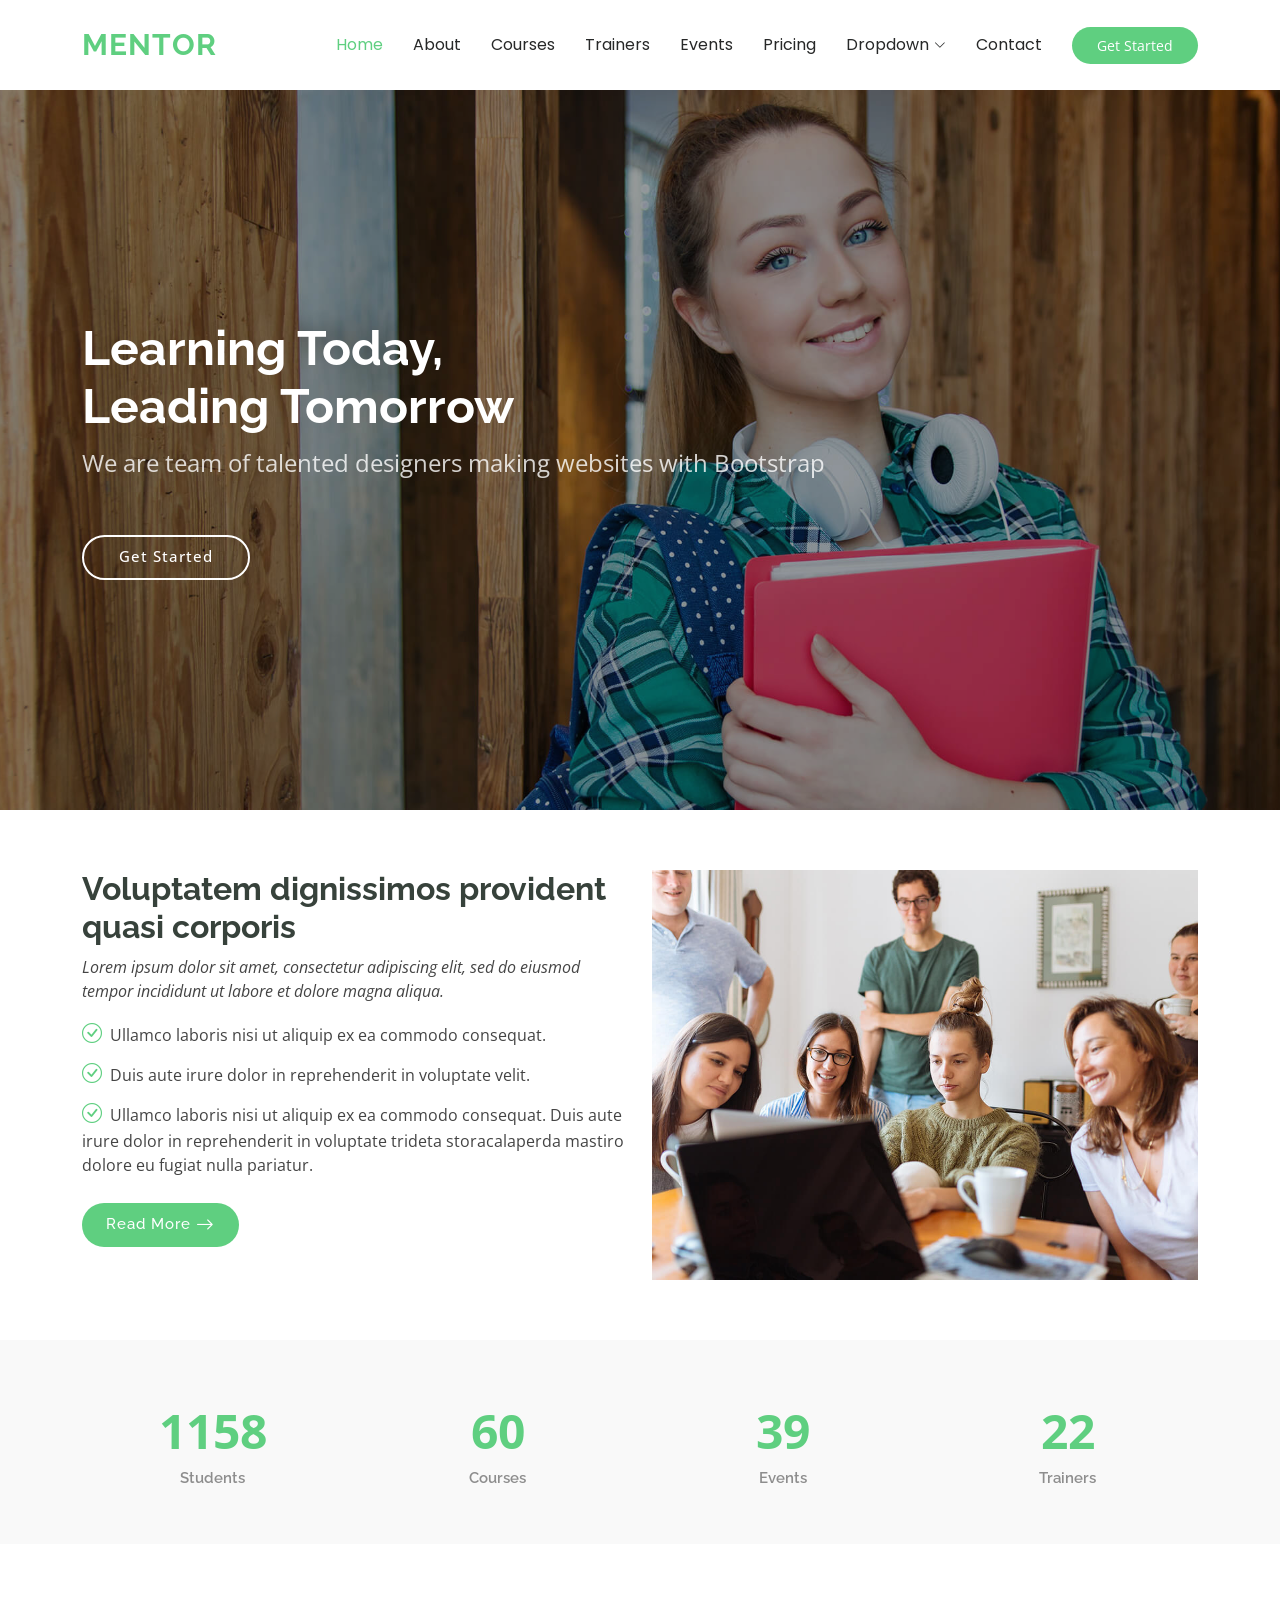
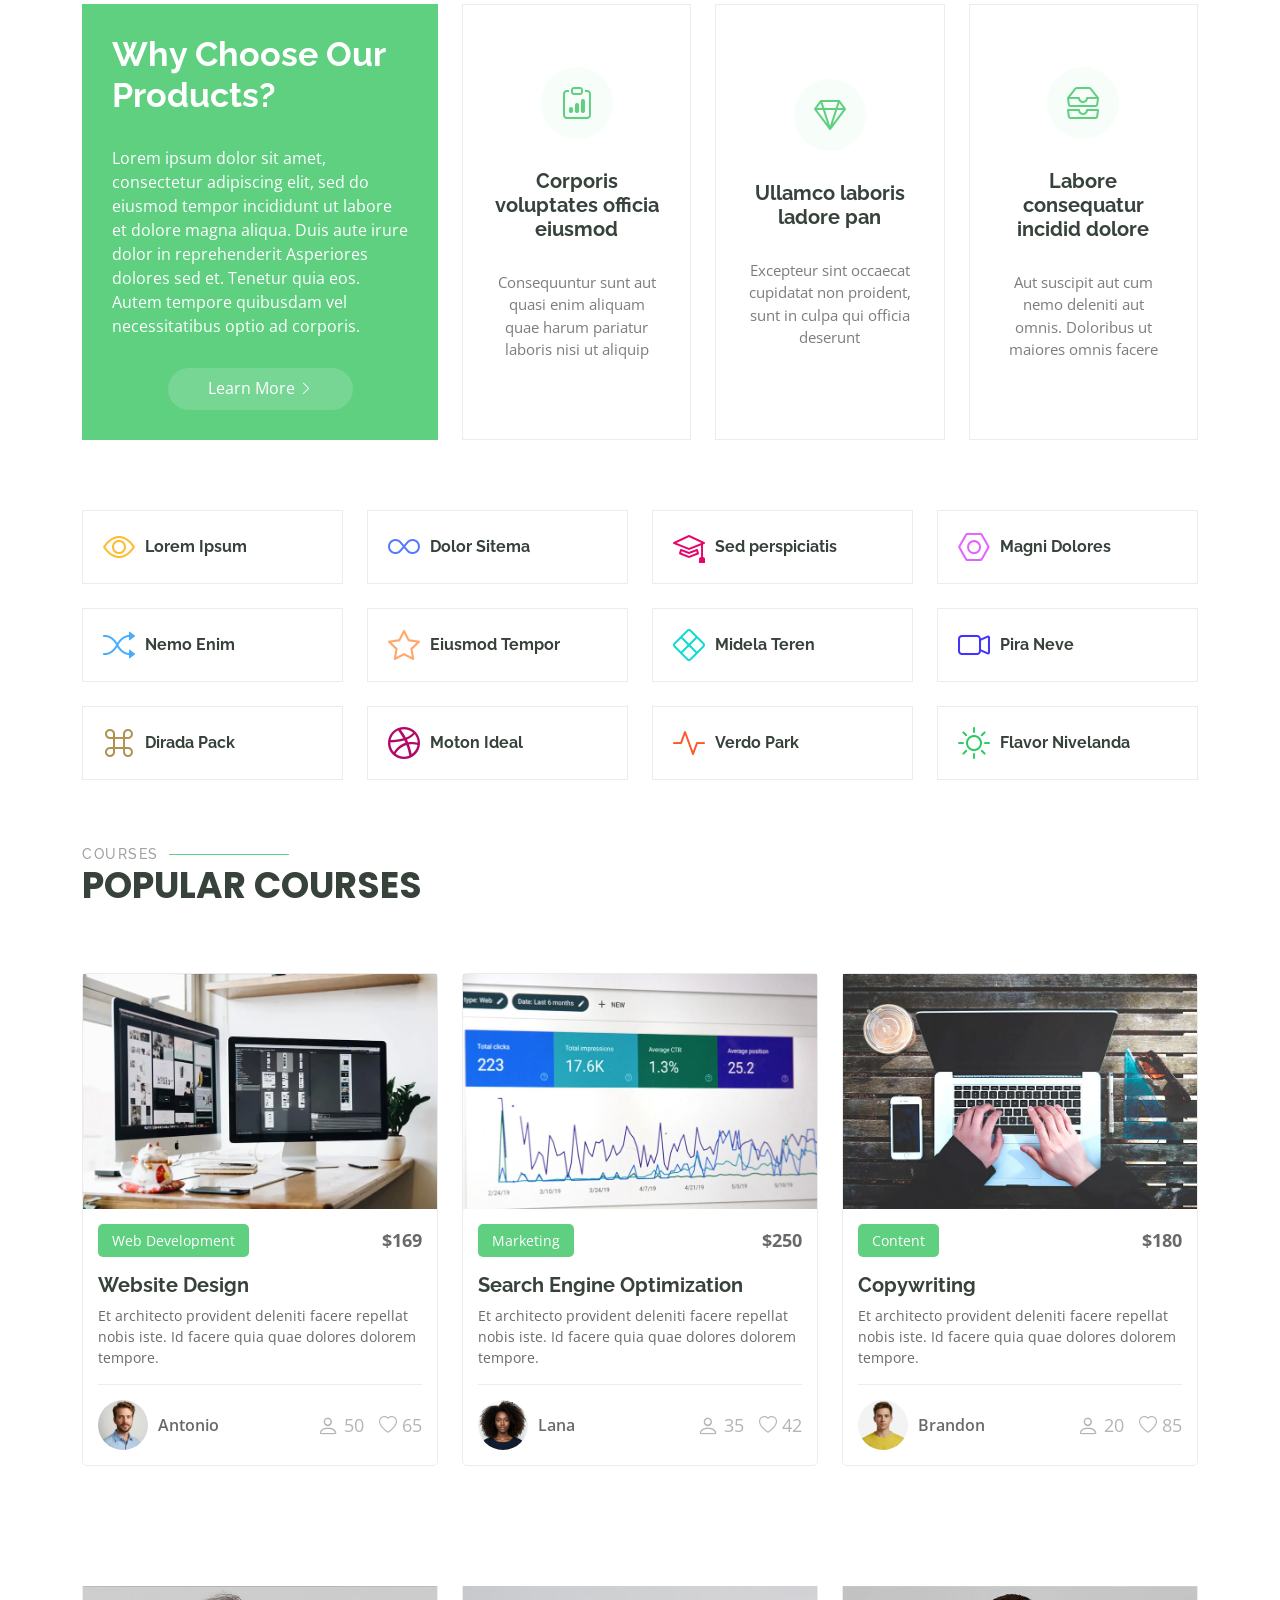
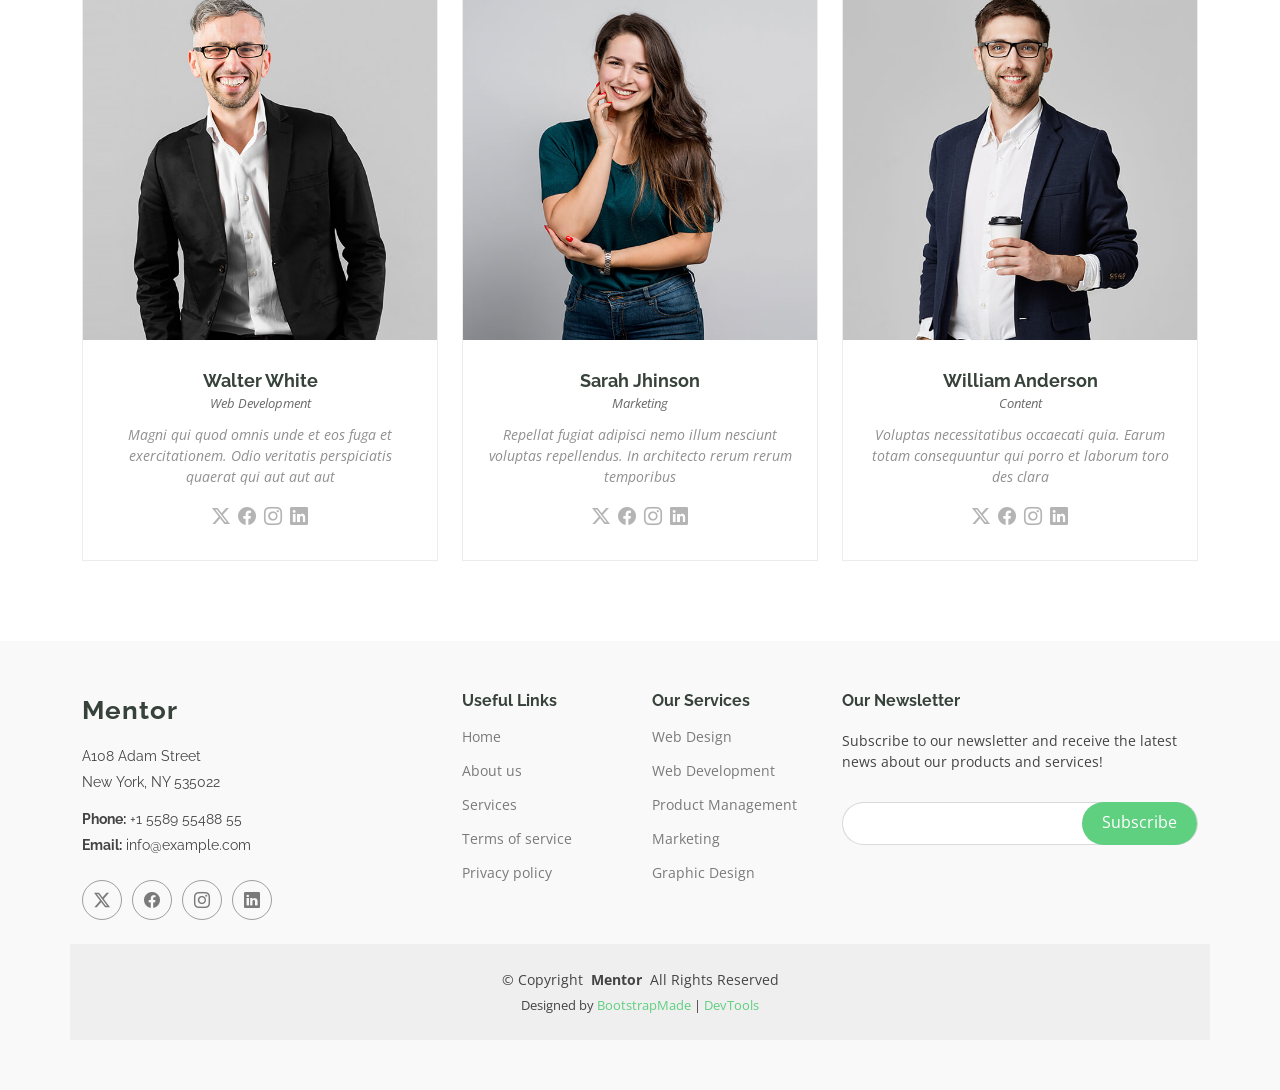
==== index.html @ 6768d377 "template addition" ====
<!DOCTYPE html>
<html lang="en">

<head>
  <meta charset="utf-8">
  <meta content="width=device-width, initial-scale=1.0" name="viewport">
  <title>Index - Mentor Bootstrap Template</title>
  <meta name="description" content="">
  <meta name="keywords" content="">

  <!-- Favicons -->
  <link href="assets/img/favicon.png" rel="icon">
  <link href="assets/img/apple-touch-icon.png" rel="apple-touch-icon">

  <!-- Fonts -->
  <link href="https://fonts.googleapis.com" rel="preconnect">
  <link href="https://fonts.gstatic.com" rel="preconnect" crossorigin>
  <link href="https://fonts.googleapis.com/css2?family=Open+Sans:ital,wght@0,300;0,400;0,500;0,600;0,700;0,800;1,300;1,400;1,500;1,600;1,700;1,800&family=Poppins:ital,wght@0,100;0,200;0,300;0,400;0,500;0,600;0,700;0,800;0,900;1,100;1,200;1,300;1,400;1,500;1,600;1,700;1,800;1,900&family=Raleway:ital,wght@0,100;0,200;0,300;0,400;0,500;0,600;0,700;0,800;0,900;1,100;1,200;1,300;1,400;1,500;1,600;1,700;1,800;1,900&display=swap" rel="stylesheet">

  <!-- Vendor CSS Files -->
  <link href="assets/vendor/bootstrap/css/bootstrap.min.css" rel="stylesheet">
  <link href="assets/vendor/bootstrap-icons/bootstrap-icons.css" rel="stylesheet">
  <link href="assets/vendor/aos/aos.css" rel="stylesheet">
  <link href="assets/vendor/glightbox/css/glightbox.min.css" rel="stylesheet">
  <link href="assets/vendor/swiper/swiper-bundle.min.css" rel="stylesheet">

  <!-- Main CSS File -->
  <link href="assets/css/main.css" rel="stylesheet">

  <!-- =======================================================
  * Template Name: Mentor
  * Template URL: https://bootstrapmade.com/mentor-free-education-bootstrap-theme/
  * Updated: Jul 07 2025 with Bootstrap v5.3.7
  * Author: BootstrapMade.com
  * License: https://bootstrapmade.com/license/
  ======================================================== -->
</head>

<body class="index-page">

  <header id="header" class="header d-flex align-items-center sticky-top">
    <div class="container-fluid container-xl position-relative d-flex align-items-center">

      <a href="index.html" class="logo d-flex align-items-center me-auto">
        <!-- Uncomment the line below if you also wish to use an image logo -->
        <!-- <img src="assets/img/logo.webp" alt=""> -->
        <h1 class="sitename">Mentor</h1>
      </a>

      <nav id="navmenu" class="navmenu">
        <ul>
          <li><a href="index.html" class="active">Home<br></a></li>
          <li><a href="about.html">About</a></li>
          <li><a href="courses.html">Courses</a></li>
          <li><a href="trainers.html">Trainers</a></li>
          <li><a href="events.html">Events</a></li>
          <li><a href="pricing.html">Pricing</a></li>
          <li class="dropdown"><a href="#"><span>Dropdown</span> <i class="bi bi-chevron-down toggle-dropdown"></i></a>
            <ul>
              <li><a href="#">Dropdown 1</a></li>
              <li class="dropdown"><a href="#"><span>Deep Dropdown</span> <i class="bi bi-chevron-down toggle-dropdown"></i></a>
                <ul>
                  <li><a href="#">Deep Dropdown 1</a></li>
                  <li><a href="#">Deep Dropdown 2</a></li>
                  <li><a href="#">Deep Dropdown 3</a></li>
                  <li><a href="#">Deep Dropdown 4</a></li>
                  <li><a href="#">Deep Dropdown 5</a></li>
                </ul>
              </li>
              <li><a href="#">Dropdown 2</a></li>
              <li><a href="#">Dropdown 3</a></li>
              <li><a href="#">Dropdown 4</a></li>
            </ul>
          </li>
          <li><a href="contact.html">Contact</a></li>
        </ul>
        <i class="mobile-nav-toggle d-xl-none bi bi-list"></i>
      </nav>

      <a class="btn-getstarted" href="courses.html">Get Started</a>

    </div>
  </header>

  <main class="main">

    <!-- Hero Section -->
    <section id="hero" class="hero section dark-background">

      <img src="assets/img/hero-bg.jpg" alt="" data-aos="fade-in">

      <div class="container">
        <h2 data-aos="fade-up" data-aos-delay="100">Learning Today,<br>Leading Tomorrow</h2>
        <p data-aos="fade-up" data-aos-delay="200">We are team of talented designers making websites with Bootstrap</p>
        <div class="d-flex mt-4" data-aos="fade-up" data-aos-delay="300">
          <a href="courses.html" class="btn-get-started">Get Started</a>
        </div>
      </div>

    </section><!-- /Hero Section -->

    <!-- About Section -->
    <section id="about" class="about section">

      <div class="container">

        <div class="row gy-4">

          <div class="col-lg-6 order-1 order-lg-2" data-aos="fade-up" data-aos-delay="100">
            <img src="assets/img/about.jpg" class="img-fluid" alt="">
          </div>

          <div class="col-lg-6 order-2 order-lg-1 content" data-aos="fade-up" data-aos-delay="200">
            <h3>Voluptatem dignissimos provident quasi corporis</h3>
            <p class="fst-italic">
              Lorem ipsum dolor sit amet, consectetur adipiscing elit, sed do eiusmod tempor incididunt ut labore et dolore
              magna aliqua.
            </p>
            <ul>
              <li><i class="bi bi-check-circle"></i> <span>Ullamco laboris nisi ut aliquip ex ea commodo consequat.</span></li>
              <li><i class="bi bi-check-circle"></i> <span>Duis aute irure dolor in reprehenderit in voluptate velit.</span></li>
              <li><i class="bi bi-check-circle"></i> <span>Ullamco laboris nisi ut aliquip ex ea commodo consequat. Duis aute irure dolor in reprehenderit in voluptate trideta storacalaperda mastiro dolore eu fugiat nulla pariatur.</span></li>
            </ul>
            <a href="#" class="read-more"><span>Read More</span><i class="bi bi-arrow-right"></i></a>
          </div>

        </div>

      </div>

    </section><!-- /About Section -->

    <!-- Counts Section -->
    <section id="counts" class="section counts light-background">

      <div class="container" data-aos="fade-up" data-aos-delay="100">

        <div class="row gy-4">

          <div class="col-lg-3 col-md-6">
            <div class="stats-item text-center w-100 h-100">
              <span data-purecounter-start="0" data-purecounter-end="1232" data-purecounter-duration="1" class="purecounter"></span>
              <p>Students</p>
            </div>
          </div><!-- End Stats Item -->

          <div class="col-lg-3 col-md-6">
            <div class="stats-item text-center w-100 h-100">
              <span data-purecounter-start="0" data-purecounter-end="64" data-purecounter-duration="1" class="purecounter"></span>
              <p>Courses</p>
            </div>
          </div><!-- End Stats Item -->

          <div class="col-lg-3 col-md-6">
            <div class="stats-item text-center w-100 h-100">
              <span data-purecounter-start="0" data-purecounter-end="42" data-purecounter-duration="1" class="purecounter"></span>
              <p>Events</p>
            </div>
          </div><!-- End Stats Item -->

          <div class="col-lg-3 col-md-6">
            <div class="stats-item text-center w-100 h-100">
              <span data-purecounter-start="0" data-purecounter-end="24" data-purecounter-duration="1" class="purecounter"></span>
              <p>Trainers</p>
            </div>
          </div><!-- End Stats Item -->

        </div>

      </div>

    </section><!-- /Counts Section -->

    <!-- Why Us Section -->
    <section id="why-us" class="section why-us">

      <div class="container">

        <div class="row gy-4">

          <div class="col-lg-4" data-aos="fade-up" data-aos-delay="100">
            <div class="why-box">
              <h3>Why Choose Our Products?</h3>
              <p>
                Lorem ipsum dolor sit amet, consectetur adipiscing elit, sed do eiusmod tempor incididunt ut labore et dolore magna aliqua. Duis aute irure dolor in reprehenderit
                Asperiores dolores sed et. Tenetur quia eos. Autem tempore quibusdam vel necessitatibus optio ad corporis.
              </p>
              <div class="text-center">
                <a href="#" class="more-btn"><span>Learn More</span> <i class="bi bi-chevron-right"></i></a>
              </div>
            </div>
          </div><!-- End Why Box -->

          <div class="col-lg-8 d-flex align-items-stretch">
            <div class="row gy-4" data-aos="fade-up" data-aos-delay="200">

              <div class="col-xl-4">
                <div class="icon-box d-flex flex-column justify-content-center align-items-center">
                  <i class="bi bi-clipboard-data"></i>
                  <h4>Corporis voluptates officia eiusmod</h4>
                  <p>Consequuntur sunt aut quasi enim aliquam quae harum pariatur laboris nisi ut aliquip</p>
                </div>
              </div><!-- End Icon Box -->

              <div class="col-xl-4" data-aos="fade-up" data-aos-delay="300">
                <div class="icon-box d-flex flex-column justify-content-center align-items-center">
                  <i class="bi bi-gem"></i>
                  <h4>Ullamco laboris ladore pan</h4>
                  <p>Excepteur sint occaecat cupidatat non proident, sunt in culpa qui officia deserunt</p>
                </div>
              </div><!-- End Icon Box -->

              <div class="col-xl-4" data-aos="fade-up" data-aos-delay="400">
                <div class="icon-box d-flex flex-column justify-content-center align-items-center">
                  <i class="bi bi-inboxes"></i>
                  <h4>Labore consequatur incidid dolore</h4>
                  <p>Aut suscipit aut cum nemo deleniti aut omnis. Doloribus ut maiores omnis facere</p>
                </div>
              </div><!-- End Icon Box -->

            </div>
          </div>

        </div>

      </div>

    </section><!-- /Why Us Section -->

    <!-- Features Section -->
    <section id="features" class="features section">

      <div class="container">

        <div class="row gy-4">

          <div class="col-lg-3 col-md-4" data-aos="fade-up" data-aos-delay="100">
            <div class="features-item">
              <i class="bi bi-eye" style="color: #ffbb2c;"></i>
              <h3><a href="" class="stretched-link">Lorem Ipsum</a></h3>
            </div>
          </div><!-- End Feature Item -->

          <div class="col-lg-3 col-md-4" data-aos="fade-up" data-aos-delay="200">
            <div class="features-item">
              <i class="bi bi-infinity" style="color: #5578ff;"></i>
              <h3><a href="" class="stretched-link">Dolor Sitema</a></h3>
            </div>
          </div><!-- End Feature Item -->

          <div class="col-lg-3 col-md-4" data-aos="fade-up" data-aos-delay="300">
            <div class="features-item">
              <i class="bi bi-mortarboard" style="color: #e80368;"></i>
              <h3><a href="" class="stretched-link">Sed perspiciatis</a></h3>
            </div>
          </div><!-- End Feature Item -->

          <div class="col-lg-3 col-md-4" data-aos="fade-up" data-aos-delay="400">
            <div class="features-item">
              <i class="bi bi-nut" style="color: #e361ff;"></i>
              <h3><a href="" class="stretched-link">Magni Dolores</a></h3>
            </div>
          </div><!-- End Feature Item -->

          <div class="col-lg-3 col-md-4" data-aos="fade-up" data-aos-delay="500">
            <div class="features-item">
              <i class="bi bi-shuffle" style="color: #47aeff;"></i>
              <h3><a href="" class="stretched-link">Nemo Enim</a></h3>
            </div>
          </div><!-- End Feature Item -->

          <div class="col-lg-3 col-md-4" data-aos="fade-up" data-aos-delay="600">
            <div class="features-item">
              <i class="bi bi-star" style="color: #ffa76e;"></i>
              <h3><a href="" class="stretched-link">Eiusmod Tempor</a></h3>
            </div>
          </div><!-- End Feature Item -->

          <div class="col-lg-3 col-md-4" data-aos="fade-up" data-aos-delay="700">
            <div class="features-item">
              <i class="bi bi-x-diamond" style="color: #11dbcf;"></i>
              <h3><a href="" class="stretched-link">Midela Teren</a></h3>
            </div>
          </div><!-- End Feature Item -->

          <div class="col-lg-3 col-md-4" data-aos="fade-up" data-aos-delay="800">
            <div class="features-item">
              <i class="bi bi-camera-video" style="color: #4233ff;"></i>
              <h3><a href="" class="stretched-link">Pira Neve</a></h3>
            </div>
          </div><!-- End Feature Item -->

          <div class="col-lg-3 col-md-4" data-aos="fade-up" data-aos-delay="900">
            <div class="features-item">
              <i class="bi bi-command" style="color: #b2904f;"></i>
              <h3><a href="" class="stretched-link">Dirada Pack</a></h3>
            </div>
          </div><!-- End Feature Item -->

          <div class="col-lg-3 col-md-4" data-aos="fade-up" data-aos-delay="1000">
            <div class="features-item">
              <i class="bi bi-dribbble" style="color: #b20969;"></i>
              <h3><a href="" class="stretched-link">Moton Ideal</a></h3>
            </div>
          </div><!-- End Feature Item -->

          <div class="col-lg-3 col-md-4" data-aos="fade-up" data-aos-delay="1100">
            <div class="features-item">
              <i class="bi bi-activity" style="color: #ff5828;"></i>
              <h3><a href="" class="stretched-link">Verdo Park</a></h3>
            </div>
          </div><!-- End Feature Item -->

          <div class="col-lg-3 col-md-4" data-aos="fade-up" data-aos-delay="1200">
            <div class="features-item">
              <i class="bi bi-brightness-high" style="color: #29cc61;"></i>
              <h3><a href="" class="stretched-link">Flavor Nivelanda</a></h3>
            </div>
          </div><!-- End Feature Item -->

        </div>

      </div>

    </section><!-- /Features Section -->

    <!-- Courses Section -->
    <section id="courses" class="courses section">

      <!-- Section Title -->
      <div class="container section-title" data-aos="fade-up">
        <h2>Courses</h2>
        <p>Popular Courses</p>
      </div><!-- End Section Title -->

      <div class="container">

        <div class="row">

          <div class="col-lg-4 col-md-6 d-flex align-items-stretch" data-aos="zoom-in" data-aos-delay="100">
            <div class="course-item">
              <img src="assets/img/course/course-1.webp" class="img-fluid" alt="...">
              <div class="course-content">
                <div class="d-flex justify-content-between align-items-center mb-3">
                  <p class="category">Web Development</p>
                  <p class="price">$169</p>
                </div>

                <h3><a href="course-details.html">Website Design</a></h3>
                <p class="description">Et architecto provident deleniti facere repellat nobis iste. Id facere quia quae dolores dolorem tempore.</p>
                <div class="trainer d-flex justify-content-between align-items-center">
                  <div class="trainer-profile d-flex align-items-center">
                    <img src="assets/img/person/person-m-7.webp" class="img-fluid" alt="">
                    <a href="" class="trainer-link">Antonio</a>
                  </div>
                  <div class="trainer-rank d-flex align-items-center">
                    <i class="bi bi-person user-icon"></i>&nbsp;50
                    &nbsp;&nbsp;
                    <i class="bi bi-heart heart-icon"></i>&nbsp;65
                  </div>
                </div>
              </div>
            </div>
          </div> <!-- End Course Item-->

          <div class="col-lg-4 col-md-6 d-flex align-items-stretch mt-4 mt-md-0" data-aos="zoom-in" data-aos-delay="200">
            <div class="course-item">
              <img src="assets/img/course/course-2.webp" class="img-fluid" alt="...">
              <div class="course-content">
                <div class="d-flex justify-content-between align-items-center mb-3">
                  <p class="category">Marketing</p>
                  <p class="price">$250</p>
                </div>

                <h3><a href="course-details.html">Search Engine Optimization</a></h3>
                <p class="description">Et architecto provident deleniti facere repellat nobis iste. Id facere quia quae dolores dolorem tempore.</p>
                <div class="trainer d-flex justify-content-between align-items-center">
                  <div class="trainer-profile d-flex align-items-center">
                    <img src="assets/img/person/person-f-14.webp" class="img-fluid" alt="">
                    <a href="" class="trainer-link">Lana</a>
                  </div>
                  <div class="trainer-rank d-flex align-items-center">
                    <i class="bi bi-person user-icon"></i>&nbsp;35
                    &nbsp;&nbsp;
                    <i class="bi bi-heart heart-icon"></i>&nbsp;42
                  </div>
                </div>
              </div>
            </div>
          </div> <!-- End Course Item-->

          <div class="col-lg-4 col-md-6 d-flex align-items-stretch mt-4 mt-lg-0" data-aos="zoom-in" data-aos-delay="300">
            <div class="course-item">
              <img src="assets/img/course/course-3.webp" class="img-fluid" alt="...">
              <div class="course-content">
                <div class="d-flex justify-content-between align-items-center mb-3">
                  <p class="category">Content</p>
                  <p class="price">$180</p>
                </div>

                <h3><a href="course-details.html">Copywriting</a></h3>
                <p class="description">Et architecto provident deleniti facere repellat nobis iste. Id facere quia quae dolores dolorem tempore.</p>
                <div class="trainer d-flex justify-content-between align-items-center">
                  <div class="trainer-profile d-flex align-items-center">
                    <img src="assets/img/person/person-m-12.webp" class="img-fluid" alt="">
                    <a href="" class="trainer-link">Brandon</a>
                  </div>
                  <div class="trainer-rank d-flex align-items-center">
                    <i class="bi bi-person user-icon"></i>&nbsp;20
                    &nbsp;&nbsp;
                    <i class="bi bi-heart heart-icon"></i>&nbsp;85
                  </div>
                </div>
              </div>
            </div>
          </div> <!-- End Course Item-->

        </div>

      </div>

    </section><!-- /Courses Section -->

    <!-- Trainers Index Section -->
    <section id="trainers-index" class="section trainers-index">

      <div class="container">

        <div class="row">

          <div class="col-lg-4 col-md-6 d-flex" data-aos="fade-up" data-aos-delay="100">
            <div class="member">
              <img src="assets/img/trainers/trainer-1.jpg" class="img-fluid" alt="">
              <div class="member-content">
                <h4>Walter White</h4>
                <span>Web Development</span>
                <p>
                  Magni qui quod omnis unde et eos fuga et exercitationem. Odio veritatis perspiciatis quaerat qui aut aut aut
                </p>
                <div class="social">
                  <a href=""><i class="bi bi-twitter-x"></i></a>
                  <a href=""><i class="bi bi-facebook"></i></a>
                  <a href=""><i class="bi bi-instagram"></i></a>
                  <a href=""><i class="bi bi-linkedin"></i></a>
                </div>
              </div>
            </div>
          </div><!-- End Team Member -->

          <div class="col-lg-4 col-md-6 d-flex" data-aos="fade-up" data-aos-delay="200">
            <div class="member">
              <img src="assets/img/trainers/trainer-2.jpg" class="img-fluid" alt="">
              <div class="member-content">
                <h4>Sarah Jhinson</h4>
                <span>Marketing</span>
                <p>
                  Repellat fugiat adipisci nemo illum nesciunt voluptas repellendus. In architecto rerum rerum temporibus
                </p>
                <div class="social">
                  <a href=""><i class="bi bi-twitter-x"></i></a>
                  <a href=""><i class="bi bi-facebook"></i></a>
                  <a href=""><i class="bi bi-instagram"></i></a>
                  <a href=""><i class="bi bi-linkedin"></i></a>
                </div>
              </div>
            </div>
          </div><!-- End Team Member -->

          <div class="col-lg-4 col-md-6 d-flex" data-aos="fade-up" data-aos-delay="300">
            <div class="member">
              <img src="assets/img/trainers/trainer-3.jpg" class="img-fluid" alt="">
              <div class="member-content">
                <h4>William Anderson</h4>
                <span>Content</span>
                <p>
                  Voluptas necessitatibus occaecati quia. Earum totam consequuntur qui porro et laborum toro des clara
                </p>
                <div class="social">
                  <a href=""><i class="bi bi-twitter-x"></i></a>
                  <a href=""><i class="bi bi-facebook"></i></a>
                  <a href=""><i class="bi bi-instagram"></i></a>
                  <a href=""><i class="bi bi-linkedin"></i></a>
                </div>
              </div>
            </div>
          </div><!-- End Team Member -->

        </div>

      </div>

    </section><!-- /Trainers Index Section -->

  </main>

  <footer id="footer" class="footer position-relative light-background">

    <div class="container footer-top">
      <div class="row gy-4">
        <div class="col-lg-4 col-md-6 footer-about">
          <a href="index.html" class="logo d-flex align-items-center">
            <span class="sitename">Mentor</span>
          </a>
          <div class="footer-contact pt-3">
            <p>A108 Adam Street</p>
            <p>New York, NY 535022</p>
            <p class="mt-3"><strong>Phone:</strong> <span>+1 5589 55488 55</span></p>
            <p><strong>Email:</strong> <span>info@example.com</span></p>
          </div>
          <div class="social-links d-flex mt-4">
            <a href=""><i class="bi bi-twitter-x"></i></a>
            <a href=""><i class="bi bi-facebook"></i></a>
            <a href=""><i class="bi bi-instagram"></i></a>
            <a href=""><i class="bi bi-linkedin"></i></a>
          </div>
        </div>

        <div class="col-lg-2 col-md-3 footer-links">
          <h4>Useful Links</h4>
          <ul>
            <li><a href="#">Home</a></li>
            <li><a href="#">About us</a></li>
            <li><a href="#">Services</a></li>
            <li><a href="#">Terms of service</a></li>
            <li><a href="#">Privacy policy</a></li>
          </ul>
        </div>

        <div class="col-lg-2 col-md-3 footer-links">
          <h4>Our Services</h4>
          <ul>
            <li><a href="#">Web Design</a></li>
            <li><a href="#">Web Development</a></li>
            <li><a href="#">Product Management</a></li>
            <li><a href="#">Marketing</a></li>
            <li><a href="#">Graphic Design</a></li>
          </ul>
        </div>

        <div class="col-lg-4 col-md-12 footer-newsletter">
          <h4>Our Newsletter</h4>
          <p>Subscribe to our newsletter and receive the latest news about our products and services!</p>
          <form action="#" method="post" class="email-form">
            <div class="newsletter-form"><input type="email" name="email"><input type="submit" value="Subscribe"></div>
            <div class="loading">Loading</div>
            <div class="error-message"></div>
            <div class="sent-message">Your subscription request has been sent. Thank you!</div>
          </form>
        </div>

      </div>
    </div>

    <div class="container copyright text-center mt-4">
      <p>© <span>Copyright</span> <strong class="px-1 sitename">Mentor</strong> <span>All Rights Reserved</span></p>
      <div class="credits">
        <!-- All the links in the footer should remain intact. -->
        <!-- You can delete the links only if you've purchased the pro version. -->
        <!-- Licensing information: https://bootstrapmade.com/license/ -->
        Designed by <a href="https://bootstrapmade.com/">BootstrapMade</a> | <a href="https://bootstrapmade.com/tools/">DevTools</a>
      </div>
    </div>

  </footer>

  <!-- Scroll Top -->
  <a href="#" id="scroll-top" class="scroll-top d-flex align-items-center justify-content-center"><i class="bi bi-arrow-up-short"></i></a>

  <!-- Preloader -->
  <div id="preloader"></div>

  <!-- Vendor JS Files -->
  <script src="assets/vendor/bootstrap/js/bootstrap.bundle.min.js"></script>
  <script src="assets/vendor/aos/aos.js"></script>
  <script src="assets/vendor/glightbox/js/glightbox.min.js"></script>
  <script src="assets/vendor/purecounter/purecounter_vanilla.js"></script>
  <script src="assets/vendor/swiper/swiper-bundle.min.js"></script>

  <!-- Main JS File -->
  <script src="assets/js/main.js"></script>

</body>

</html>
---- assets/css/main.css ----
/**
* Template Name: Mentor
* Template URL: https://bootstrapmade.com/mentor-free-education-bootstrap-theme/
* Updated: Jul 07 2025 with Bootstrap v5.3.7
* Author: BootstrapMade.com
* License: https://bootstrapmade.com/license/
*/

/*--------------------------------------------------------------
# Font & Color Variables
# Help: https://bootstrapmade.com/color-system/
--------------------------------------------------------------*/
/* Fonts */
:root {
  --default-font: "Open Sans",  system-ui, -apple-system, "Segoe UI", Roboto, "Helvetica Neue", Arial, "Noto Sans", "Liberation Sans", sans-serif, "Apple Color Emoji", "Segoe UI Emoji", "Segoe UI Symbol", "Noto Color Emoji";
  --heading-font: "Raleway",  sans-serif;
  --nav-font: "Poppins",  sans-serif;
}

/* Global Colors - The following color variables are used throughout the website. Updating them here will change the color scheme of the entire website */
:root { 
  --background-color: #ffffff; /* Background color for the entire website, including individual sections */
  --default-color: #444444; /* Default color used for the majority of the text content across the entire website */
  --heading-color: #37423b; /* Color for headings, subheadings and title throughout the website */
  --accent-color: #5fcf80; /* Accent color that represents your brand on the website. It's used for buttons, links, and other elements that need to stand out */
  --surface-color: #ffffff; /* The surface color is used as a background of boxed elements within sections, such as cards, icon boxes, or other elements that require a visual separation from the global background. */
  --contrast-color: #ffffff; /* Contrast color for text, ensuring readability against backgrounds of accent, heading, or default colors. */
}

/* Nav Menu Colors - The following color variables are used specifically for the navigation menu. They are separate from the global colors to allow for more customization options */
:root {
  --nav-color: #272828;  /* The default color of the main navmenu links */
  --nav-hover-color: #5fcf80; /* Applied to main navmenu links when they are hovered over or active */
  --nav-mobile-background-color: #ffffff; /* Used as the background color for mobile navigation menu */
  --nav-dropdown-background-color: #ffffff; /* Used as the background color for dropdown items that appear when hovering over primary navigation items */
  --nav-dropdown-color: #272828; /* Used for navigation links of the dropdown items in the navigation menu. */
  --nav-dropdown-hover-color: #5fcf80; /* Similar to --nav-hover-color, this color is applied to dropdown navigation links when they are hovered over. */
}

/* Color Presets - These classes override global colors when applied to any section or element, providing reuse of the sam color scheme. */

.light-background {
  --background-color: #f9f9f9;
  --surface-color: #ffffff;
}

.dark-background {
  --background-color: #060606;
  --default-color: #ffffff;
  --heading-color: #ffffff;
  --surface-color: #252525;
  --contrast-color: #ffffff;
}

/* Smooth scroll */
:root {
  scroll-behavior: smooth;
}

/*--------------------------------------------------------------
# General Styling & Shared Classes
--------------------------------------------------------------*/
body {
  color: var(--default-color);
  background-color: var(--background-color);
  font-family: var(--default-font);
}

a {
  color: var(--accent-color);
  text-decoration: none;
  transition: 0.3s;
}

a:hover {
  color: color-mix(in srgb, var(--accent-color), transparent 25%);
  text-decoration: none;
}

h1,
h2,
h3,
h4,
h5,
h6 {
  color: var(--heading-color);
  font-family: var(--heading-font);
}

/* Email Form Messages
------------------------------*/
.email-form .error-message {
  display: none;
  background: #df1529;
  color: #ffffff;
  text-align: left;
  padding: 15px;
  margin-bottom: 24px;
  font-weight: 600;
}

.email-form .sent-message {
  display: none;
  color: #ffffff;
  background: #059652;
  text-align: center;
  padding: 15px;
  margin-bottom: 24px;
  font-weight: 600;
}

.email-form .loading {
  display: none;
  background: var(--surface-color);
  text-align: center;
  padding: 15px;
  margin-bottom: 24px;
}

.email-form .loading:before {
  content: "";
  display: inline-block;
  border-radius: 50%;
  width: 24px;
  height: 24px;
  margin: 0 10px -6px 0;
  border: 3px solid var(--accent-color);
  border-top-color: var(--surface-color);
  animation: email-form-loading 1s linear infinite;
}

@keyframes email-form-loading {
  0% {
    transform: rotate(0deg);
  }

  100% {
    transform: rotate(360deg);
  }
}

/* Pulsating Play Button
------------------------------*/
.pulsating-play-btn {
  width: 94px;
  height: 94px;
  background: radial-gradient(var(--accent-color) 50%, color-mix(in srgb, var(--accent-color), transparent 75%) 52%);
  border-radius: 50%;
  display: block;
  position: relative;
  overflow: hidden;
}

.pulsating-play-btn:before {
  content: "";
  position: absolute;
  width: 120px;
  height: 120px;
  animation-delay: 0s;
  animation: pulsate-play-btn 2s;
  animation-direction: forwards;
  animation-iteration-count: infinite;
  animation-timing-function: steps;
  opacity: 1;
  border-radius: 50%;
  border: 5px solid color-mix(in srgb, var(--accent-color), transparent 30%);
  top: -15%;
  left: -15%;
  background: rgba(198, 16, 0, 0);
}

.pulsating-play-btn:after {
  content: "";
  position: absolute;
  left: 50%;
  top: 50%;
  transform: translateX(-40%) translateY(-50%);
  width: 0;
  height: 0;
  border-top: 10px solid transparent;
  border-bottom: 10px solid transparent;
  border-left: 15px solid #fff;
  z-index: 100;
  transition: all 400ms cubic-bezier(0.55, 0.055, 0.675, 0.19);
}

.pulsating-play-btn:hover:before {
  content: "";
  position: absolute;
  left: 50%;
  top: 50%;
  transform: translateX(-40%) translateY(-50%);
  width: 0;
  height: 0;
  border: none;
  border-top: 10px solid transparent;
  border-bottom: 10px solid transparent;
  border-left: 15px solid #fff;
  z-index: 200;
  animation: none;
  border-radius: 0;
}

.pulsating-play-btn:hover:after {
  border-left: 15px solid var(--accent-color);
  transform: scale(20);
}

@keyframes pulsate-play-btn {
  0% {
    transform: scale(0.6, 0.6);
    opacity: 1;
  }

  100% {
    transform: scale(1, 1);
    opacity: 0;
  }
}

/*--------------------------------------------------------------
# Global Header
--------------------------------------------------------------*/
.header {
  color: var(--default-color);
  background-color: var(--background-color);
  padding: 15px 0;
  transition: all 0.5s;
  z-index: 997;
}

.header .logo {
  line-height: 1;
}

.header .logo img {
  max-height: 36px;
  margin-right: 8px;
}

.header .logo h1 {
  font-weight: 700;
  font-size: 30px;
  margin: 0;
  letter-spacing: 1px;
  text-transform: uppercase;
  color: var(--accent-color);
}

.header .btn-getstarted,
.header .btn-getstarted:focus {
  color: var(--contrast-color);
  background: var(--accent-color);
  font-size: 14px;
  padding: 8px 25px;
  margin: 0 0 0 30px;
  border-radius: 50px;
  transition: 0.3s;
}

.header .btn-getstarted:hover,
.header .btn-getstarted:focus:hover {
  color: var(--contrast-color);
  background: color-mix(in srgb, var(--accent-color), transparent 15%);
}

@media (max-width: 1200px) {
  .header .logo {
    order: 1;
  }

  .header .btn-getstarted {
    order: 2;
    margin: 0 15px 0 0;
    padding: 6px 15px;
  }

  .header .navmenu {
    order: 3;
  }
}

.scrolled .header {
  box-shadow: 0px 0 18px rgba(0, 0, 0, 0.1);
}

/*--------------------------------------------------------------
# Navigation Menu
--------------------------------------------------------------*/
/* Navmenu - Desktop */
@media (min-width: 1200px) {
  .navmenu {
    padding: 0;
  }

  .navmenu ul {
    margin: 0;
    padding: 0;
    display: flex;
    list-style: none;
    align-items: center;
  }

  .navmenu li {
    position: relative;
  }

  .navmenu a,
  .navmenu a:focus {
    color: var(--nav-color);
    padding: 18px 15px;
    font-size: 16px;
    font-family: var(--nav-font);
    font-weight: 400;
    display: flex;
    align-items: center;
    justify-content: space-between;
    white-space: nowrap;
    transition: 0.3s;
  }

  .navmenu a i,
  .navmenu a:focus i {
    font-size: 12px;
    line-height: 0;
    margin-left: 5px;
    transition: 0.3s;
  }

  .navmenu li:last-child a {
    padding-right: 0;
  }

  .navmenu li:hover>a,
  .navmenu .active,
  .navmenu .active:focus {
    color: var(--nav-hover-color);
  }

  .navmenu .dropdown ul {
    margin: 0;
    padding: 10px 0;
    background: var(--nav-dropdown-background-color);
    display: block;
    position: absolute;
    visibility: hidden;
    left: 14px;
    top: 130%;
    opacity: 0;
    transition: 0.3s;
    border-radius: 4px;
    z-index: 99;
    box-shadow: 0px 0px 30px rgba(0, 0, 0, 0.1);
  }

  .navmenu .dropdown ul li {
    min-width: 200px;
  }

  .navmenu .dropdown ul a {
    padding: 10px 20px;
    font-size: 15px;
    text-transform: none;
    color: var(--nav-dropdown-color);
  }

  .navmenu .dropdown ul a i {
    font-size: 12px;
  }

  .navmenu .dropdown ul a:hover,
  .navmenu .dropdown ul .active:hover,
  .navmenu .dropdown ul li:hover>a {
    color: var(--nav-dropdown-hover-color);
  }

  .navmenu .dropdown:hover>ul {
    opacity: 1;
    top: 100%;
    visibility: visible;
  }

  .navmenu .dropdown .dropdown ul {
    top: 0;
    left: -90%;
    visibility: hidden;
  }

  .navmenu .dropdown .dropdown:hover>ul {
    opacity: 1;
    top: 0;
    left: -100%;
    visibility: visible;
  }
}

/* Navmenu - Mobile */
@media (max-width: 1199px) {
  .mobile-nav-toggle {
    color: var(--nav-color);
    font-size: 28px;
    line-height: 0;
    margin-right: 10px;
    cursor: pointer;
    transition: color 0.3s;
  }

  .navmenu {
    padding: 0;
    z-index: 9997;
  }

  .navmenu ul {
    display: none;
    list-style: none;
    position: absolute;
    inset: 60px 20px 20px 20px;
    padding: 10px 0;
    margin: 0;
    border-radius: 6px;
    background-color: var(--nav-mobile-background-color);
    border: 1px solid color-mix(in srgb, var(--default-color), transparent 90%);
    box-shadow: none;
    overflow-y: auto;
    transition: 0.3s;
    z-index: 9998;
  }

  .navmenu a,
  .navmenu a:focus {
    color: var(--nav-dropdown-color);
    padding: 10px 20px;
    font-family: var(--nav-font);
    font-size: 17px;
    font-weight: 500;
    display: flex;
    align-items: center;
    justify-content: space-between;
    white-space: nowrap;
    transition: 0.3s;
  }

  .navmenu a i,
  .navmenu a:focus i {
    font-size: 12px;
    line-height: 0;
    margin-left: 5px;
    width: 30px;
    height: 30px;
    display: flex;
    align-items: center;
    justify-content: center;
    border-radius: 50%;
    transition: 0.3s;
    background-color: color-mix(in srgb, var(--accent-color), transparent 90%);
  }

  .navmenu a i:hover,
  .navmenu a:focus i:hover {
    background-color: var(--accent-color);
    color: var(--contrast-color);
  }

  .navmenu a:hover,
  .navmenu .active,
  .navmenu .active:focus {
    color: var(--nav-dropdown-hover-color);
  }

  .navmenu .active i,
  .navmenu .active:focus i {
    background-color: var(--accent-color);
    color: var(--contrast-color);
    transform: rotate(180deg);
  }

  .navmenu .dropdown ul {
    position: static;
    display: none;
    z-index: 99;
    padding: 10px 0;
    margin: 10px 20px;
    background-color: var(--nav-dropdown-background-color);
    transition: all 0.5s ease-in-out;
  }

  .navmenu .dropdown ul ul {
    background-color: rgba(33, 37, 41, 0.1);
  }

  .navmenu .dropdown>.dropdown-active {
    display: block;
    background-color: rgba(33, 37, 41, 0.03);
  }

  .mobile-nav-active {
    overflow: hidden;
  }

  .mobile-nav-active .mobile-nav-toggle {
    color: #fff;
    position: absolute;
    font-size: 32px;
    top: 15px;
    right: 15px;
    margin-right: 0;
    z-index: 9999;
  }

  .mobile-nav-active .navmenu {
    position: fixed;
    overflow: hidden;
    inset: 0;
    background: rgba(33, 37, 41, 0.8);
    transition: 0.3s;
  }

  .mobile-nav-active .navmenu>ul {
    display: block;
  }
}

/*--------------------------------------------------------------
# Global Footer
--------------------------------------------------------------*/
.footer {
  color: var(--default-color);
  background-color: var(--background-color);
  font-size: 14px;
  padding-bottom: 50px;
  position: relative;
}

.footer .footer-top {
  padding-top: 50px;
}

.footer .footer-about .logo {
  margin-bottom: 0;
}

.footer .footer-about .logo img {
  max-height: 40px;
  margin-right: 6px;
}

.footer .footer-about .logo span {
  font-size: 26px;
  font-weight: 700;
  letter-spacing: 1px;
  font-family: var(--heading-font);
  color: var(--heading-color);
}

.footer .footer-about p {
  font-size: 14px;
  font-family: var(--heading-font);
}

.footer .social-links a {
  display: flex;
  align-items: center;
  justify-content: center;
  width: 40px;
  height: 40px;
  border-radius: 50%;
  border: 1px solid color-mix(in srgb, var(--default-color), transparent 50%);
  font-size: 16px;
  color: color-mix(in srgb, var(--default-color), transparent 30%);
  margin-right: 10px;
  transition: 0.3s;
}

.footer .social-links a:hover {
  color: var(--accent-color);
  border-color: var(--accent-color);
}

.footer h4 {
  font-size: 16px;
  font-weight: bold;
  position: relative;
  padding-bottom: 12px;
}

.footer .footer-links {
  margin-bottom: 30px;
}

.footer .footer-links ul {
  list-style: none;
  padding: 0;
  margin: 0;
}

.footer .footer-links ul i {
  padding-right: 2px;
  font-size: 12px;
  line-height: 0;
}

.footer .footer-links ul li {
  padding: 10px 0;
  display: flex;
  align-items: center;
}

.footer .footer-links ul li:first-child {
  padding-top: 0;
}

.footer .footer-links ul a {
  color: color-mix(in srgb, var(--default-color), transparent 30%);
  display: inline-block;
  line-height: 1;
}

.footer .footer-links ul a:hover {
  color: var(--accent-color);
}

.footer .footer-contact p {
  margin-bottom: 5px;
}

.footer .footer-newsletter .newsletter-form {
  margin-top: 30px;
  margin-bottom: 15px;
  padding: 6px 8px;
  position: relative;
  border-radius: 50px;
  border: 1px solid color-mix(in srgb, var(--default-color), transparent 80%);
  display: flex;
  background-color: var(--surface-color);
  transition: 0.3s;
}

.footer .footer-newsletter .newsletter-form:focus-within {
  border-color: var(--accent-color);
}

.footer .footer-newsletter .newsletter-form input[type=email] {
  border: 0;
  padding: 4px 8px;
  width: 100%;
  background-color: var(--surface-color);
  color: var(--default-color);
}

.footer .footer-newsletter .newsletter-form input[type=email]:focus-visible {
  outline: none;
}

.footer .footer-newsletter .newsletter-form input[type=submit] {
  border: 0;
  font-size: 16px;
  padding: 0 20px 2px 20px;
  margin: -7px -8px -7px 0;
  background: var(--accent-color);
  color: var(--contrast-color);
  transition: 0.3s;
  border-radius: 50px;
}

.footer .footer-newsletter .newsletter-form input[type=submit]:hover {
  background: color-mix(in srgb, var(--accent-color), transparent 20%);
}

.footer .copyright {
  padding-top: 25px;
  padding-bottom: 25px;
  background-color: color-mix(in srgb, var(--default-color), transparent 95%);
}

.footer .copyright p {
  margin-bottom: 0;
}

.footer .credits {
  margin-top: 6px;
  font-size: 13px;
}

/*--------------------------------------------------------------
# Preloader
--------------------------------------------------------------*/
#preloader {
  position: fixed;
  inset: 0;
  z-index: 999999;
  overflow: hidden;
  background: var(--background-color);
  transition: all 0.6s ease-out;
}

#preloader:before {
  content: "";
  position: fixed;
  top: calc(50% - 30px);
  left: calc(50% - 30px);
  border: 6px solid #ffffff;
  border-color: var(--accent-color) transparent var(--accent-color) transparent;
  border-radius: 50%;
  width: 60px;
  height: 60px;
  animation: animate-preloader 1.5s linear infinite;
}

@keyframes animate-preloader {
  0% {
    transform: rotate(0deg);
  }

  100% {
    transform: rotate(360deg);
  }
}

/*--------------------------------------------------------------
# Scroll Top Button
--------------------------------------------------------------*/
.scroll-top {
  position: fixed;
  visibility: hidden;
  opacity: 0;
  right: 15px;
  bottom: -15px;
  z-index: 99999;
  background-color: var(--accent-color);
  width: 44px;
  height: 44px;
  border-radius: 50px;
  transition: all 0.4s;
}

.scroll-top i {
  font-size: 24px;
  color: var(--contrast-color);
  line-height: 0;
}

.scroll-top:hover {
  background-color: color-mix(in srgb, var(--accent-color), transparent 20%);
  color: var(--contrast-color);
}

.scroll-top.active {
  visibility: visible;
  opacity: 1;
  bottom: 15px;
}

/*--------------------------------------------------------------
# Disable aos animation delay on mobile devices
--------------------------------------------------------------*/
@media screen and (max-width: 768px) {
  [data-aos-delay] {
    transition-delay: 0 !important;
  }
}

/*--------------------------------------------------------------
# Global Page Titles & Breadcrumbs
--------------------------------------------------------------*/
.page-title {
  --default-color: var(--contrast-color);
  --background-color: var(--accent-color);
  --heading-color: var(--contrast-color);
  color: var(--default-color);
  background-color: var(--background-color);
  position: relative;
}

.page-title .heading {
  padding: 80px 0;
  border-top: 1px solid color-mix(in srgb, var(--default-color), transparent 90%);
}

.page-title .heading h1 {
  font-size: 38px;
  font-weight: 700;
}

.page-title nav {
  background-color: color-mix(in srgb, var(--accent-color) 90%, black 5%);
  padding: 20px 0;
}

.page-title nav a {
  color: var(--default-color);
}

.page-title nav ol {
  display: flex;
  flex-wrap: wrap;
  list-style: none;
  margin: 0;
  font-size: 16px;
  font-weight: 600;
}

.page-title nav ol li+li {
  padding-left: 10px;
}

.page-title nav ol li+li::before {
  content: "/";
  display: inline-block;
  padding-right: 10px;
  color: color-mix(in srgb, var(--default-color), transparent 70%);
}

/*--------------------------------------------------------------
# Global Sections
--------------------------------------------------------------*/
section,
.section {
  color: var(--default-color);
  background-color: var(--background-color);
  padding: 60px 0;
  scroll-margin-top: 900px;
  overflow: clip;
}

@media (max-width: 1199px) {

  section,
  .section {
    scroll-margin-top: 66px;
  }
}

/*--------------------------------------------------------------
# Global Section Titles
--------------------------------------------------------------*/
.section-title {
  padding-bottom: 60px;
  position: relative;
}

.section-title h2 {
  font-size: 14px;
  font-weight: 500;
  padding: 0;
  line-height: 1px;
  margin: 0;
  letter-spacing: 1.5px;
  text-transform: uppercase;
  color: color-mix(in srgb, var(--default-color), transparent 50%);
  position: relative;
}

.section-title h2::after {
  content: "";
  width: 120px;
  height: 1px;
  display: inline-block;
  background: var(--accent-color);
  margin: 4px 10px;
}

.section-title p {
  color: var(--heading-color);
  margin: 0;
  font-size: 36px;
  font-weight: 700;
  font-family: var(--nav-font);
  text-transform: uppercase;
}

/*--------------------------------------------------------------
# Hero Section
--------------------------------------------------------------*/
.hero {
  width: 100%;
  min-height: 80vh;
  position: relative;
  padding: 80px 0;
  display: flex;
  align-items: center;
  justify-content: center;
  color: var(--default-color);
}

.hero img {
  position: absolute;
  inset: 0;
  display: block;
  width: 100%;
  height: 100%;
  object-fit: cover;
  z-index: 1;
}

.hero:before {
  content: "";
  background: color-mix(in srgb, var(--background-color), transparent 60%);
  position: absolute;
  inset: 0;
  z-index: 2;
}

.hero .container {
  position: relative;
  z-index: 3;
}

.hero h2 {
  margin: 0;
  font-size: 48px;
  font-weight: 700;
}

.hero p {
  color: color-mix(in srgb, var(--default-color), transparent 20%);
  margin: 10px 0 0 0;
  font-size: 24px;
}

.hero .btn-get-started {
  font-weight: 500;
  font-size: 15px;
  letter-spacing: 1px;
  display: inline-block;
  padding: 8px 35px 10px 35px;
  border-radius: 50px;
  transition: 0.4s;
  margin-top: 30px;
  border: 2px solid var(--default-color);
  color: var(--default-color);
}

.hero .btn-get-started:hover {
  background: var(--accent-color);
  border: 2px solid var(--accent-color);
}

@media (max-width: 768px) {
  .hero h2 {
    font-size: 32px;
  }

  .hero p {
    font-size: 18px;
  }
}

/*--------------------------------------------------------------
# About Section
--------------------------------------------------------------*/
.about .content h3 {
  font-size: 2rem;
  font-weight: 700;
}

.about .content ul {
  list-style: none;
  padding: 0;
}

.about .content ul li {
  padding-bottom: 10px;
}

.about .content ul i {
  font-size: 1.25rem;
  margin-right: 4px;
  color: var(--accent-color);
}

.about .content p:last-child {
  margin-bottom: 0;
}

.about .content .read-more {
  background: var(--accent-color);
  color: var(--contrast-color);
  font-family: var(--heading-font);
  font-weight: 500;
  font-size: 15px;
  letter-spacing: 1px;
  padding: 10px 24px 12px 24px;
  border-radius: 50px;
  transition: 0.3s;
  display: inline-flex;
  align-items: center;
  justify-content: center;
}

.about .content .read-more i {
  font-size: 18px;
  margin-left: 5px;
  line-height: 0;
  transition: 0.3s;
}

.about .content .read-more:hover {
  background: color-mix(in srgb, var(--accent-color), transparent 20%);
  padding-right: 19px;
}

.about .content .read-more:hover i {
  margin-left: 10px;
}

/*--------------------------------------------------------------
# Counts Section
--------------------------------------------------------------*/
.counts {
  padding: 25px 0;
}

.counts .stats-item {
  padding: 30px;
  width: 100%;
}

.counts .stats-item span {
  font-size: 48px;
  display: block;
  color: var(--accent-color);
  font-weight: 700;
}

.counts .stats-item p {
  color: color-mix(in srgb, var(--default-color), transparent 40%);
  padding: 0;
  margin: 0;
  font-family: var(--heading-font);
  font-size: 15px;
  font-weight: 600;
}

/*--------------------------------------------------------------
# Why Us Section
--------------------------------------------------------------*/
.why-us .why-box {
  color: var(--contrast-color);
  background: var(--accent-color);
  padding: 30px;
}

.why-us .why-box h3 {
  color: var(--contrast-color);
  font-weight: 700;
  font-size: 34px;
  margin-bottom: 30px;
}

.why-us .why-box p {
  margin-bottom: 30px;
}

.why-us .why-box .more-btn {
  display: inline-block;
  background: color-mix(in srgb, var(--contrast-color), transparent 85%);
  padding: 8px 40px 10px 40px;
  color: var(--contrast-color);
  transition: all ease-in-out 0.4s;
  border-radius: 50px;
}

.why-us .why-box .more-btn i {
  font-size: 14px;
}

.why-us .why-box .more-btn:hover {
  color: var(--accent-color);
  background: var(--surface-color);
}

.why-us .icon-box {
  background-color: var(--surface-color);
  text-align: center;
  padding: 40px 30px;
  width: 100%;
  height: 100%;
  border: 1px solid color-mix(in srgb, var(--default-color), transparent 90%);
}

.why-us .icon-box i {
  color: var(--accent-color);
  font-size: 32px;
  margin-bottom: 30px;
  background: color-mix(in srgb, var(--accent-color), transparent 95%);
  border-radius: 50px;
  display: flex;
  align-items: center;
  justify-content: center;
  width: 72px;
  height: 72px;
  transition: 0.3s;
}

.why-us .icon-box h4 {
  font-size: 20px;
  font-weight: 700;
  margin: 0 0 30px 0;
}

.why-us .icon-box p {
  font-size: 15px;
  color: color-mix(in srgb, var(--default-color), transparent 30%);
}

.why-us .icon-box:hover i {
  color: var(--contrast-color);
  background: var(--accent-color);
}

/*--------------------------------------------------------------
# Features Section
--------------------------------------------------------------*/
.features {
  padding: 10px 0;
}

.features .features-item {
  background-color: var(--surface-color);
  display: flex;
  align-items: center;
  padding: 20px;
  transition: 0.3s;
  border: 1px solid color-mix(in srgb, var(--default-color), transparent 90%);
  position: relative;
}

.features .features-item i {
  font-size: 32px;
  padding-right: 10px;
  line-height: 0;
}

.features .features-item h3 {
  font-weight: 700;
  margin: 0;
  padding: 0;
  line-height: 1;
  font-size: 16px;
}

.features .features-item h3 a {
  color: var(--heading-color);
  transition: 0.3s;
}

.features .features-item:hover {
  border-color: var(--accent-color);
}

.features .features-item:hover h3 a {
  color: var(--accent-color);
}

/*--------------------------------------------------------------
# Courses Section
--------------------------------------------------------------*/
.courses .course-item {
  background-color: var(--surface-color);
  border: 1px solid color-mix(in srgb, var(--default-color), transparent 90%);
  border-radius: 5px;
}

.courses .course-content {
  padding: 15px;
}

.courses .course-content h3 {
  font-weight: 700;
  font-size: 20px;
}

.courses .course-content h3 a {
  color: var(--heading-color);
  transition: 0.3s;
}

.courses .course-content h3 a:hover {
  color: var(--accent-color);
}

.courses .course-content .category {
  background: var(--accent-color);
  color: var(--contrast-color);
  font-size: 14px;
  padding: 6px 14px;
  margin: 0;
  border-radius: 5px;
}

.courses .course-content .price {
  margin: 0;
  font-weight: 700;
  font-size: 18px;
  color: color-mix(in srgb, var(--default-color), transparent 20%);
}

.courses .course-content .description {
  font-size: 14px;
  color: color-mix(in srgb, var(--default-color), transparent 20%);
}

.courses .trainer {
  padding-top: 15px;
  border-top: 1px solid color-mix(in srgb, var(--default-color), transparent 90%);
}

.courses .trainer .trainer-profile img {
  max-width: 50px;
  border-radius: 50px;
}

.courses .trainer .trainer-profile .trainer-link {
  padding-left: 10px;
  font-weight: 600;
  font-size: 16px;
  color: color-mix(in srgb, var(--default-color), transparent 20%);
  transition: 0.3s;
}

.courses .trainer .trainer-profile .trainer-link:hover {
  color: var(--accent-color);
}

.courses .trainer .trainer-rank {
  font-size: 18px;
  color: color-mix(in srgb, var(--default-color), transparent 60%);
}

.courses .trainer .trainer-rank .user-icon {
  font-size: 22px;
}

/*--------------------------------------------------------------
# Trainers Index Section
--------------------------------------------------------------*/
.trainers-index .member {
  background-color: var(--surface-color);
  border: 1px solid color-mix(in srgb, var(--default-color), transparent 90%);
  text-align: center;
  margin-bottom: 20px;
}

.trainers-index .member img {
  margin: -1px -1px 30px -1px;
}

.trainers-index .member .member-content {
  padding: 0 20px 30px 20px;
}

.trainers-index .member h4 {
  font-weight: 700;
  margin-bottom: 2px;
  font-size: 18px;
}

.trainers-index .member span {
  font-style: italic;
  display: block;
  font-size: 13px;
  color: color-mix(in srgb, var(--default-color), transparent 20%);
}

.trainers-index .member p {
  padding-top: 10px;
  font-size: 14px;
  font-style: italic;
  color: color-mix(in srgb, var(--default-color), transparent 40%);
}

.trainers-index .member .social {
  margin-top: 15px;
}

.trainers-index .member .social a {
  color: color-mix(in srgb, var(--default-color), transparent 60%);
  transition: 0.3s;
}

.trainers-index .member .social a:hover {
  color: var(--accent-color);
}

.trainers-index .member .social i {
  font-size: 18px;
  margin: 0 2px;
}

/*--------------------------------------------------------------
# About Us Section
--------------------------------------------------------------*/
.about-us .content h3 {
  font-size: 2rem;
  font-weight: 700;
}

.about-us .content ul {
  list-style: none;
  padding: 0;
}

.about-us .content ul li {
  padding-bottom: 10px;
}

.about-us .content ul i {
  font-size: 1.25rem;
  margin-right: 4px;
  color: var(--accent-color);
}

.about-us .content p:last-child {
  margin-bottom: 0;
}

/*--------------------------------------------------------------
# Testimonials Section
--------------------------------------------------------------*/
.testimonials .testimonial-wrap {
  padding-left: 50px;
}

.testimonials .testimonials-carousel,
.testimonials .testimonials-slider {
  overflow: hidden;
}

.testimonials .testimonial-item {
  background-color: var(--surface-color);
  border: 1px solid color-mix(in srgb, var(--default-color), transparent 90%);
  box-sizing: content-box;
  padding: 30px 30px 30px 60px;
  margin: 30px 15px;
  min-height: 200px;
  position: relative;
}

.testimonials .testimonial-item .testimonial-img {
  width: 90px;
  border-radius: 10px;
  border: 6px solid var(--background-color);
  position: absolute;
  left: -45px;
}

.testimonials .testimonial-item h3 {
  font-size: 18px;
  font-weight: bold;
  margin: 10px 0 5px 0;
}

.testimonials .testimonial-item h4 {
  color: color-mix(in srgb, var(--default-color), transparent 50%);
  font-size: 14px;
  margin: 0;
}

.testimonials .testimonial-item .stars {
  margin: 10px 0;
}

.testimonials .testimonial-item .stars i {
  color: #ffc107;
  margin: 0 1px;
}

.testimonials .testimonial-item .quote-icon-left,
.testimonials .testimonial-item .quote-icon-right {
  color: color-mix(in srgb, var(--accent-color), transparent 60%);
  font-size: 26px;
  line-height: 0;
}

.testimonials .testimonial-item .quote-icon-left {
  display: inline-block;
  left: -5px;
  position: relative;
}

.testimonials .testimonial-item .quote-icon-right {
  display: inline-block;
  right: -5px;
  position: relative;
  top: 10px;
  transform: scale(-1, -1);
}

.testimonials .testimonial-item p {
  font-style: italic;
  margin: 15px auto 15px auto;
}

.testimonials .swiper-wrapper {
  height: auto;
}

.testimonials .swiper-pagination {
  margin-top: 20px;
  position: relative;
}

.testimonials .swiper-pagination .swiper-pagination-bullet {
  width: 12px;
  height: 12px;
  background-color: var(--background-color);
  opacity: 1;
  border: 1px solid var(--accent-color);
}

.testimonials .swiper-pagination .swiper-pagination-bullet-active {
  background-color: var(--accent-color);
}

@media (max-width: 767px) {
  .testimonials .testimonial-wrap {
    padding-left: 0;
  }

  .testimonials .testimonials-carousel,
  .testimonials .testimonials-slider {
    overflow: hidden;
  }

  .testimonials .testimonial-item {
    padding: 30px;
    margin: 15px;
  }

  .testimonials .testimonial-item .testimonial-img {
    position: static;
    left: auto;
  }
}

/*--------------------------------------------------------------
# Course Details Section
--------------------------------------------------------------*/
.course-details .course-header {
  margin-bottom: 40px;
}

.course-details .course-header .course-image {
  margin-bottom: 20px;
  border-radius: 12px;
  overflow: hidden;
}

.course-details .course-header .course-image img {
  width: 100%;
  height: 400px;
  object-fit: cover;
}

.course-details .course-header .course-meta {
  display: flex;
  justify-content: space-between;
  align-items: center;
  flex-wrap: wrap;
  gap: 20px;
}

@media (max-width: 768px) {
  .course-details .course-header .course-meta {
    flex-direction: column;
    align-items: flex-start;
  }
}

.course-details .course-header .instructor {
  display: flex;
  align-items: center;
  gap: 15px;
}

.course-details .course-header .instructor .instructor-avatar {
  width: 60px;
  height: 60px;
  border-radius: 50%;
  object-fit: cover;
}

.course-details .course-header .instructor .instructor-info h6 {
  margin: 0;
  font-size: 16px;
  font-weight: 600;
  color: var(--heading-color);
}

.course-details .course-header .instructor .instructor-info span {
  font-size: 14px;
  color: color-mix(in srgb, var(--default-color), transparent 30%);
}

.course-details .course-header .course-stats {
  display: flex;
  gap: 25px;
}

@media (max-width: 576px) {
  .course-details .course-header .course-stats {
    flex-wrap: wrap;
    gap: 15px;
  }
}

.course-details .course-header .course-stats .stat-item {
  display: flex;
  align-items: center;
  gap: 8px;
  font-size: 14px;
  color: var(--default-color);
}

.course-details .course-header .course-stats .stat-item i {
  color: var(--accent-color);
}

.course-details .course-content {
  margin-bottom: 50px;
}

.course-details .course-content h2 {
  font-size: 32px;
  margin-bottom: 25px;
  color: var(--heading-color);
}

@media (max-width: 768px) {
  .course-details .course-content h2 {
    font-size: 26px;
  }
}

.course-details .course-content .course-description {
  margin-bottom: 40px;
}

.course-details .course-content .course-description p {
  font-size: 16px;
  line-height: 1.7;
  margin-bottom: 15px;
  color: var(--default-color);
}

.course-details .course-content .what-you-learn {
  background-color: var(--surface-color);
  padding: 30px;
  border-radius: 12px;
  border: 1px solid color-mix(in srgb, var(--default-color), transparent 90%);
}

.course-details .course-content .what-you-learn h3 {
  font-size: 24px;
  margin-bottom: 25px;
  color: var(--heading-color);
}

.course-details .course-content .what-you-learn .learn-list {
  list-style: none;
  padding: 0;
  margin: 0;
}

.course-details .course-content .what-you-learn .learn-list li {
  display: flex;
  align-items: flex-start;
  gap: 12px;
  margin-bottom: 15px;
  font-size: 15px;
  line-height: 1.6;
  color: var(--default-color);
}

.course-details .course-content .what-you-learn .learn-list li i {
  color: var(--accent-color);
  font-size: 18px;
  margin-top: 2px;
  flex-shrink: 0;
}

.course-details .course-curriculum {
  margin-bottom: 50px;
}

.course-details .course-curriculum h3 {
  font-size: 24px;
  margin-bottom: 30px;
  color: var(--heading-color);
}

.course-details .course-curriculum .curriculum-section {
  margin-bottom: 25px;
  border: 1px solid color-mix(in srgb, var(--default-color), transparent 90%);
  border-radius: 8px;
  overflow: hidden;
}

.course-details .course-curriculum .curriculum-section .section-header {
  background-color: var(--surface-color);
  padding: 20px;
  display: flex;
  justify-content: space-between;
  align-items: center;
  border-bottom: 1px solid color-mix(in srgb, var(--default-color), transparent 90%);
}

@media (max-width: 576px) {
  .course-details .course-curriculum .curriculum-section .section-header {
    flex-direction: column;
    align-items: flex-start;
    gap: 10px;
  }
}

.course-details .course-curriculum .curriculum-section .section-header h4 {
  font-size: 18px;
  margin: 0;
  color: var(--heading-color);
}

.course-details .course-curriculum .curriculum-section .section-header .lessons-count {
  font-size: 14px;
  color: color-mix(in srgb, var(--default-color), transparent 30%);
}

.course-details .course-curriculum .curriculum-section .lessons {
  padding: 0;
}

.course-details .course-curriculum .curriculum-section .lessons .lesson-item {
  padding: 15px 20px;
  display: flex;
  justify-content: space-between;
  align-items: center;
  border-bottom: 1px solid color-mix(in srgb, var(--default-color), transparent 95%);
  transition: background-color 0.3s;
}

.course-details .course-curriculum .curriculum-section .lessons .lesson-item:hover {
  background-color: color-mix(in srgb, var(--accent-color), transparent 95%);
}

.course-details .course-curriculum .curriculum-section .lessons .lesson-item:last-child {
  border-bottom: none;
}

.course-details .course-curriculum .curriculum-section .lessons .lesson-item .lesson-info {
  display: flex;
  align-items: center;
  gap: 12px;
}

.course-details .course-curriculum .curriculum-section .lessons .lesson-item .lesson-info i {
  color: var(--accent-color);
  font-size: 18px;
}

.course-details .course-curriculum .curriculum-section .lessons .lesson-item .lesson-info span {
  font-size: 15px;
  color: var(--default-color);
}

.course-details .course-curriculum .curriculum-section .lessons .lesson-item .lesson-duration {
  font-size: 14px;
  color: color-mix(in srgb, var(--default-color), transparent 40%);
  font-weight: 500;
}

.course-details .course-sidebar {
  position: sticky;
  top: 100px;
}

.course-details .course-sidebar .pricing-card {
  background-color: var(--surface-color);
  border: 1px solid color-mix(in srgb, var(--default-color), transparent 90%);
  border-radius: 12px;
  padding: 30px;
  text-align: center;
  margin-bottom: 30px;
  box-shadow: 0 5px 20px color-mix(in srgb, var(--default-color), transparent 90%);
}

.course-details .course-sidebar .pricing-card .price {
  margin-bottom: 10px;
}

.course-details .course-sidebar .pricing-card .price .currency {
  font-size: 24px;
  font-weight: 600;
  color: var(--accent-color);
  vertical-align: top;
}

.course-details .course-sidebar .pricing-card .price .amount {
  font-size: 48px;
  font-weight: 700;
  color: var(--accent-color);
}

.course-details .course-sidebar .pricing-card .price .period {
  font-size: 16px;
  color: color-mix(in srgb, var(--default-color), transparent 40%);
}

.course-details .course-sidebar .pricing-card .original-price {
  font-size: 18px;
  color: color-mix(in srgb, var(--default-color), transparent 50%);
  text-decoration: line-through;
  margin-bottom: 25px;
}

.course-details .course-sidebar .pricing-card .course-features {
  margin-bottom: 30px;
}

.course-details .course-sidebar .pricing-card .course-features .feature {
  display: flex;
  align-items: center;
  gap: 12px;
  margin-bottom: 12px;
  text-align: left;
}

.course-details .course-sidebar .pricing-card .course-features .feature i {
  color: var(--accent-color);
  font-size: 16px;
  width: 16px;
}

.course-details .course-sidebar .pricing-card .course-features .feature span {
  font-size: 14px;
  color: var(--default-color);
}

.course-details .course-sidebar .pricing-card .btn-enroll {
  width: 100%;
  padding: 15px;
  background-color: var(--accent-color);
  color: var(--contrast-color);
  border: none;
  border-radius: 8px;
  font-size: 16px;
  font-weight: 600;
  margin-bottom: 15px;
  transition: all 0.3s;
}

.course-details .course-sidebar .pricing-card .btn-enroll:hover {
  background-color: color-mix(in srgb, var(--accent-color), black 10%);
  transform: translateY(-2px);
}

.course-details .course-sidebar .pricing-card .btn-preview {
  width: 100%;
  padding: 15px;
  background-color: transparent;
  color: var(--accent-color);
  border: 2px solid var(--accent-color);
  border-radius: 8px;
  font-size: 16px;
  font-weight: 600;
  transition: all 0.3s;
}

.course-details .course-sidebar .pricing-card .btn-preview:hover {
  background-color: var(--accent-color);
  color: var(--contrast-color);
}

.course-details .course-sidebar .course-info-card {
  background-color: var(--surface-color);
  border: 1px solid color-mix(in srgb, var(--default-color), transparent 90%);
  border-radius: 12px;
  padding: 25px;
  margin-bottom: 30px;
}

.course-details .course-sidebar .course-info-card h4 {
  font-size: 18px;
  margin-bottom: 20px;
  color: var(--heading-color);
}

.course-details .course-sidebar .course-info-card .info-item {
  display: flex;
  justify-content: space-between;
  margin-bottom: 12px;
  padding-bottom: 12px;
  border-bottom: 1px solid color-mix(in srgb, var(--default-color), transparent 95%);
}

.course-details .course-sidebar .course-info-card .info-item:last-child {
  margin-bottom: 0;
  padding-bottom: 0;
  border-bottom: none;
}

.course-details .course-sidebar .course-info-card .info-item .label {
  font-size: 14px;
  font-weight: 600;
  color: var(--default-color);
}

.course-details .course-sidebar .course-info-card .info-item .value {
  font-size: 14px;
  color: color-mix(in srgb, var(--default-color), transparent 20%);
}

.course-details .course-sidebar .course-tags {
  background-color: var(--surface-color);
  border: 1px solid color-mix(in srgb, var(--default-color), transparent 90%);
  border-radius: 12px;
  padding: 25px;
}

.course-details .course-sidebar .course-tags h4 {
  font-size: 18px;
  margin-bottom: 20px;
  color: var(--heading-color);
}

.course-details .course-sidebar .course-tags .tags-list {
  display: flex;
  flex-wrap: wrap;
  gap: 10px;
}

.course-details .course-sidebar .course-tags .tags-list .tag {
  padding: 6px 12px;
  background-color: color-mix(in srgb, var(--accent-color), transparent 90%);
  color: var(--accent-color);
  border-radius: 20px;
  font-size: 12px;
  font-weight: 500;
  transition: all 0.3s;
}

.course-details .course-sidebar .course-tags .tags-list .tag:hover {
  background-color: var(--accent-color);
  color: var(--contrast-color);
}

@media (max-width: 768px) {
  .course-details .course-sidebar {
    position: static;
    margin-top: 40px;
  }
}

/*--------------------------------------------------------------
# Tabs Section
--------------------------------------------------------------*/
.tabs {
  padding-top: 30;
}

.tabs .nav-tabs {
  border: 0;
}

.tabs .nav-link {
  background-color: var(--background-color);
  border: 0;
  padding: 12px 15px;
  transition: 0.3s;
  color: var(--default-color);
  border-radius: 0;
  border-right: 2px solid color-mix(in srgb, var(--default-color), transparent 90%);
  font-weight: 600;
  font-size: 15px;
}

.tabs .nav-link:hover {
  color: var(--accent-color);
}

.tabs .nav-link.active {
  background-color: var(--surface-color);
  color: var(--accent-color);
  border-color: var(--accent-color);
}

.tabs .tab-pane.active {
  animation: fadeIn 0.5s ease-out;
}

.tabs .details h3 {
  font-size: 26px;
  font-weight: 600;
  margin-bottom: 20px;
}

.tabs .details p {
  color: color-mix(in srgb, var(--default-color), transparent 20%);
}

.tabs .details p:last-child {
  margin-bottom: 0;
}

@media (max-width: 992px) {
  .tabs .nav-link {
    border: 0;
    padding: 15px;
  }

  .tabs .nav-link.active {
    color: var(--accent-color);
    background: var(--accent-color);
  }
}

/*--------------------------------------------------------------
# Trainers Section
--------------------------------------------------------------*/
.trainers .member {
  position: relative;
}

.trainers .member .member-img {
  margin: 0 80px;
  border-radius: 50%;
  overflow: hidden;
  position: relative;
}

@media (max-width: 1024px) {
  .trainers .member .member-img {
    margin: 0 60px;
  }
}

.trainers .member .member-img img {
  position: relative;
  z-index: 1;
}

.trainers .member .member-img .social {
  position: absolute;
  inset: 0;
  background-color: rgba(0, 0, 0, 0.6);
  display: flex;
  justify-content: center;
  align-items: center;
  z-index: 2;
  padding-bottom: 20px;
  transition: 0.3s;
  visibility: hidden;
  opacity: 0;
}

.trainers .member .member-img .social a {
  transition: 0.3s;
  color: var(--contrast-color);
  font-size: 20px;
  margin: 0 8px;
}

.trainers .member .member-img .social a:hover {
  color: var(--accent-color);
}

.trainers .member .member-info {
  margin-top: 30px;
}

.trainers .member .member-info h4 {
  font-weight: 700;
  margin-bottom: 6px;
  font-size: 18px;
}

.trainers .member .member-info span {
  font-style: italic;
  display: block;
  font-size: 15px;
  color: color-mix(in srgb, var(--default-color), transparent 40%);
  margin-bottom: 10px;
}

.trainers .member .member-info p {
  margin-bottom: 0;
  font-size: 14px;
}

.trainers .member:hover .member-img .social {
  padding-bottom: 0;
  visibility: visible;
  opacity: 1;
}

/*--------------------------------------------------------------
# Events Section
--------------------------------------------------------------*/
.events .card {
  background-color: var(--background-color);
  border: 0;
  padding: 0 30px;
  margin-bottom: 60px;
  position: relative;
}

.events .card-img {
  width: calc(100% + 60px);
  margin-left: -30px;
  overflow: hidden;
  z-index: 9;
  border-radius: 0;
}

.events .card-img img {
  max-width: 100%;
  transition: all 0.3s ease-in-out;
}

.events .card-body {
  z-index: 10;
  background: var(--surface-color);
  border-top: 4px solid var(--surface-color);
  padding: 30px;
  box-shadow: 0px 2px 15px rgba(0, 0, 0, 0.1);
  margin-top: -60px;
  transition: 0.3s;
}

.events .card-title {
  font-weight: 700;
  text-align: center;
  margin-bottom: 20px;
}

.events .card-title a {
  color: var(--default-color);
  transition: 0.3s;
}

.events .card-text {
  color: color-mix(in srgb, var(--default-color), transparent 30%);
}

.events .card:hover img {
  transform: scale(1.1);
}

.events .card:hover .card-body {
  border-color: var(--accent-color);
}

.events .card:hover .card-body .card-title a {
  color: var(--accent-color);
}

/*--------------------------------------------------------------
# Pricing Section
--------------------------------------------------------------*/
.pricing .pricing-item {
  background-color: var(--surface-color);
  box-shadow: 0px 0px 4px rgba(0, 0, 0, 0.1);
  padding: 20px;
  text-align: center;
  border-radius: 5px;
  position: relative;
  overflow: hidden;
}

.pricing .pricing-item h3 {
  margin: -20px -20px 20px -20px;
  padding: 20px 15px;
  font-size: 16px;
  font-weight: 600;
  color: color-mix(in srgb, var(--default-color), transparent 20%);
  background: color-mix(in srgb, var(--default-color), transparent 95%);
}

.pricing .pricing-item h4 {
  font-size: 36px;
  font-weight: 600;
  font-family: var(--heading-font);
}

.pricing .pricing-item h4 sup {
  font-size: 20px;
  top: -15px;
  left: -3px;
}

.pricing .pricing-item h4 span {
  color: color-mix(in srgb, var(--default-color), transparent 40%);
  font-size: 16px;
  font-weight: 300;
}

.pricing .pricing-item ul {
  padding: 15px 0;
  list-style: none;
  text-align: center;
  line-height: 20px;
  font-size: 14px;
}

.pricing .pricing-item ul li {
  padding-bottom: 16px;
}

.pricing .pricing-item ul i {
  color: var(--accent-color);
  font-size: 18px;
  padding-right: 4px;
}

.pricing .pricing-item ul .na {
  color: color-mix(in srgb, var(--default-color), transparent 40%);
  text-decoration: line-through;
}

.pricing .btn-wrap {
  background: color-mix(in srgb, var(--default-color), transparent 95%);
  margin: 0 -20px -20px -20px;
  padding: 20px 15px;
  text-align: center;
}

.pricing .btn-buy {
  background: var(--accent-color);
  color: var(--contrast-color);
  display: inline-block;
  padding: 8px 35px 10px 35px;
  border-radius: 4px;
  transition: none;
  font-size: 14px;
  font-weight: 400;
  font-family: var(--heading-font);
  font-weight: 600;
  transition: 0.3s;
}

.pricing .btn-buy:hover {
  background: color-mix(in srgb, var(--accent-color), transparent 20%);
}

.pricing .featured h3 {
  background: var(--accent-color);
  color: var(--contrast-color);
}

.pricing .advanced {
  background: var(--accent-color);
  color: var(--contrast-color);
  width: 200px;
  position: absolute;
  top: 18px;
  right: -68px;
  transform: rotate(45deg);
  z-index: 1;
  font-size: 14px;
  padding: 1px 0 3px 0;
}

/*--------------------------------------------------------------
# Contact Section
--------------------------------------------------------------*/
.contact {
  padding-top: 8px;
  padding-bottom: 40px;
}

.contact .info-item+.info-item {
  margin-top: 40px;
}

.contact .info-item i {
  color: var(--contrast-color);
  background: var(--accent-color);
  font-size: 20px;
  width: 48px;
  height: 48px;
  display: flex;
  justify-content: center;
  align-items: center;
  border-radius: 50px;
  transition: all 0.3s ease-in-out;
  margin-right: 15px;
}

.contact .info-item h3 {
  padding: 0;
  font-size: 18px;
  font-weight: 700;
  margin-bottom: 5px;
}

.contact .info-item p {
  padding: 0;
  margin-bottom: 0;
  font-size: 14px;
}

.contact .email-form {
  height: 100%;
}

.contact .email-form input[type=text],
.contact .email-form input[type=email],
.contact .email-form textarea {
  font-size: 14px;
  padding: 10px 15px;
  box-shadow: none;
  border-radius: 0;
  color: var(--default-color);
  background-color: color-mix(in srgb, var(--background-color), transparent 50%);
  border-color: color-mix(in srgb, var(--default-color), transparent 80%);
}

.contact .email-form input[type=text]:focus,
.contact .email-form input[type=email]:focus,
.contact .email-form textarea:focus {
  border-color: var(--accent-color);
}

.contact .email-form input[type=text]::placeholder,
.contact .email-form input[type=email]::placeholder,
.contact .email-form textarea::placeholder {
  color: color-mix(in srgb, var(--default-color), transparent 70%);
}

.contact .email-form button[type=submit] {
  color: var(--contrast-color);
  background: var(--accent-color);
  border: 0;
  padding: 10px 30px 12px 30px;
  transition: 0.4s;
  border-radius: 50px;
}

.contact .email-form button[type=submit]:hover {
  background: color-mix(in srgb, var(--accent-color), transparent 20%);
}

/*--------------------------------------------------------------
# Starter Section Section
--------------------------------------------------------------*/
.starter-section {
  /* Add your styles here */
}
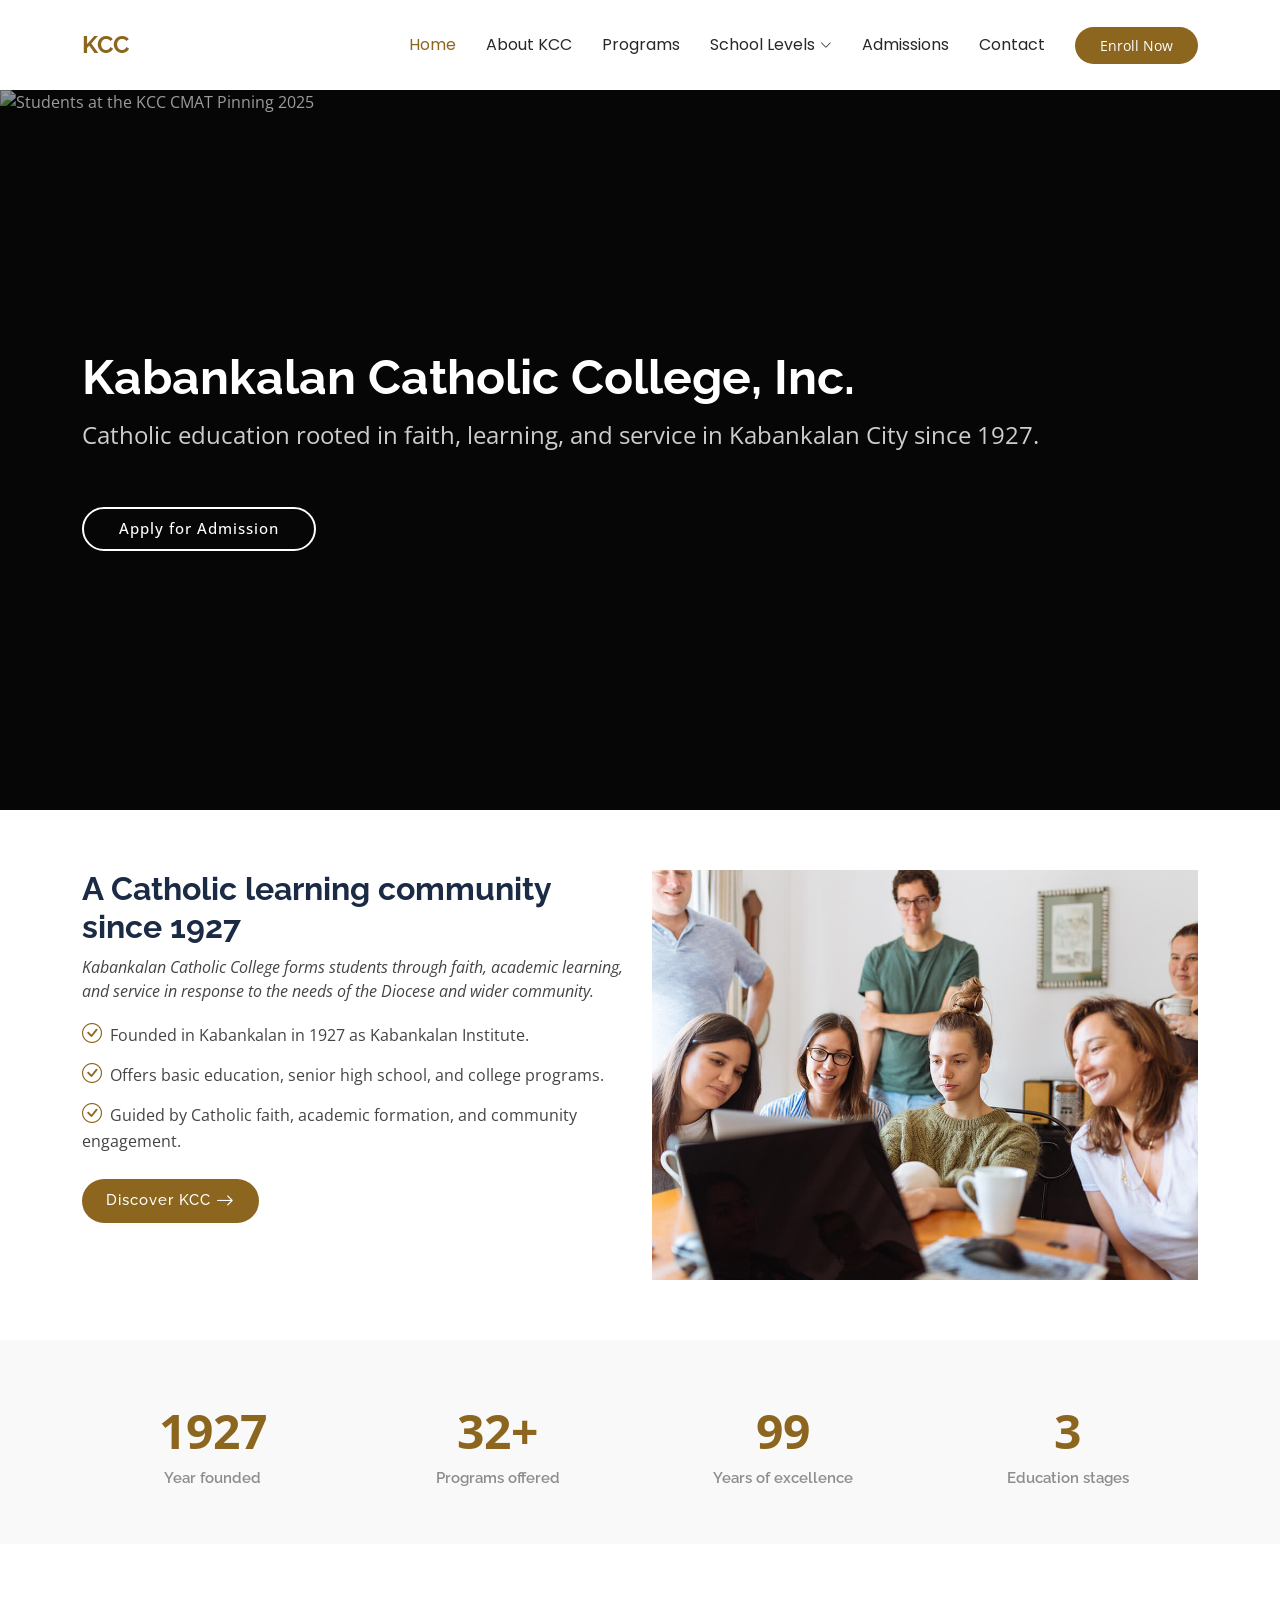
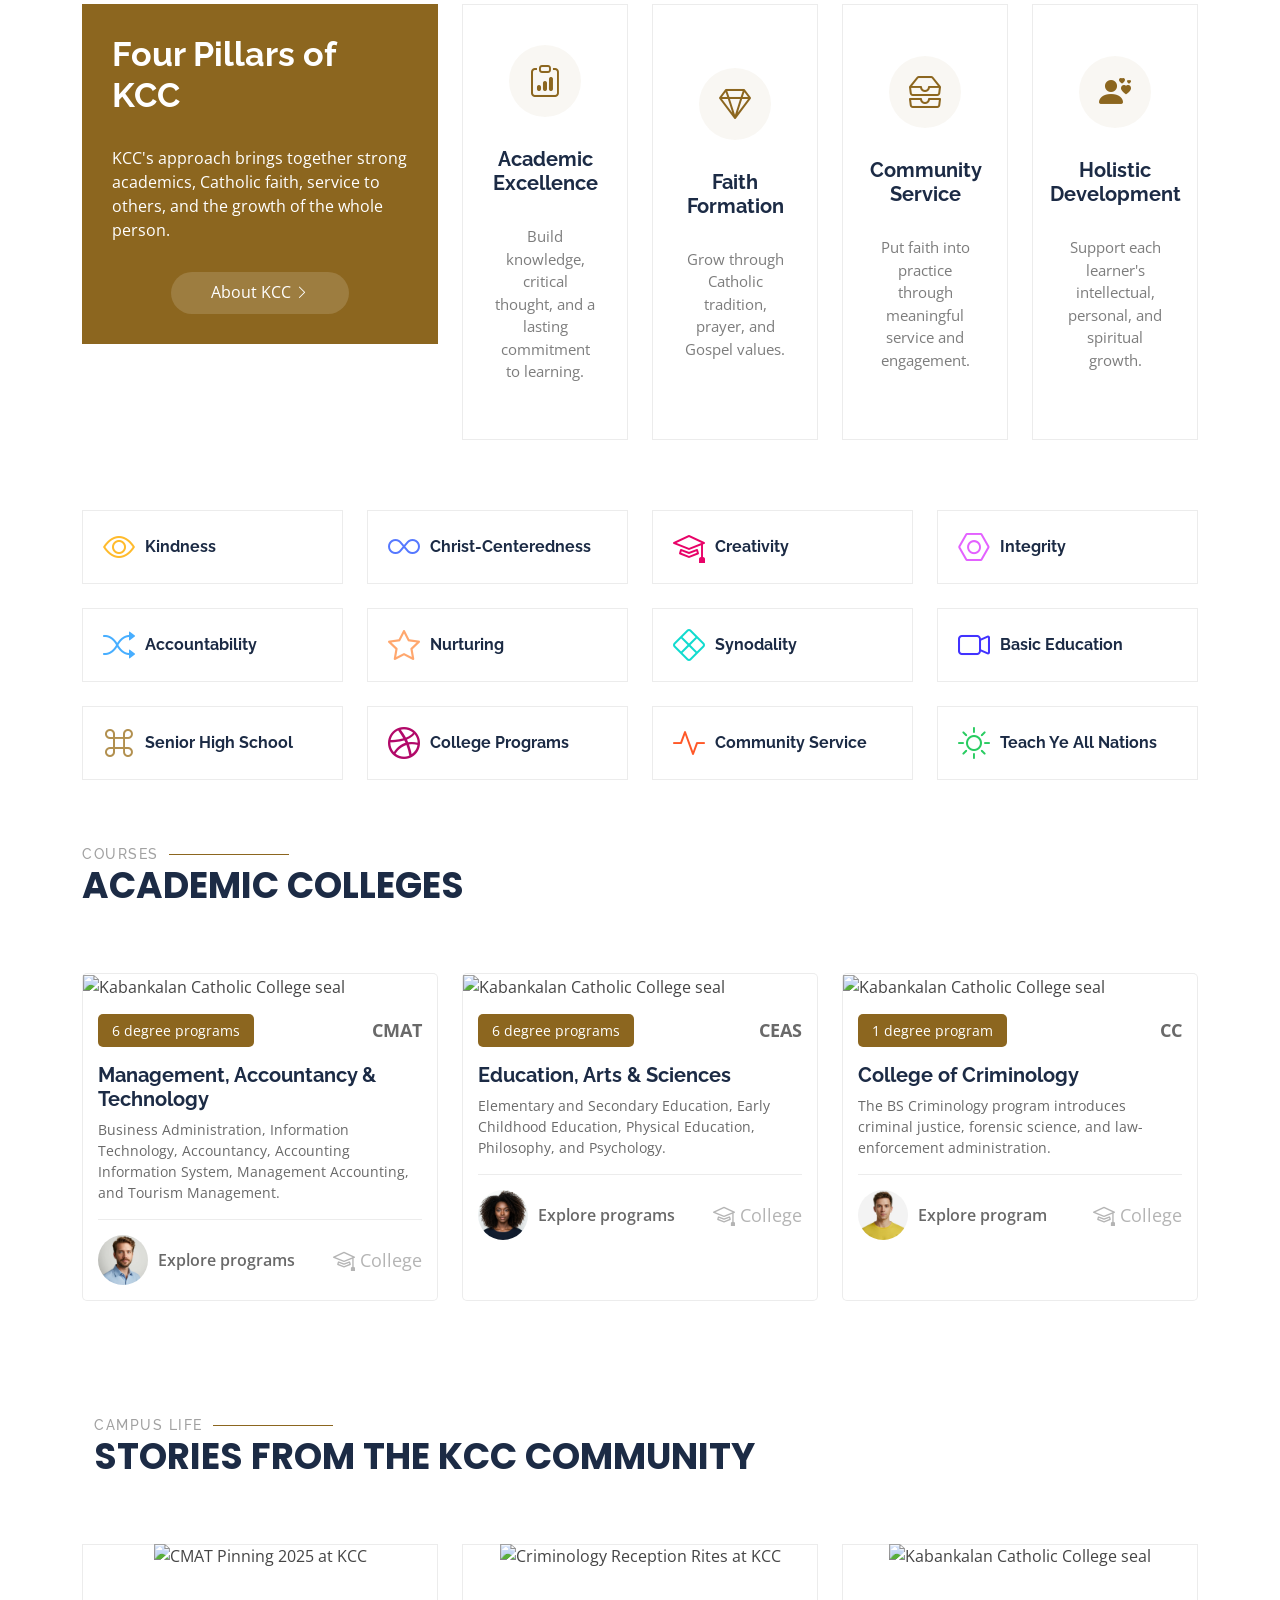
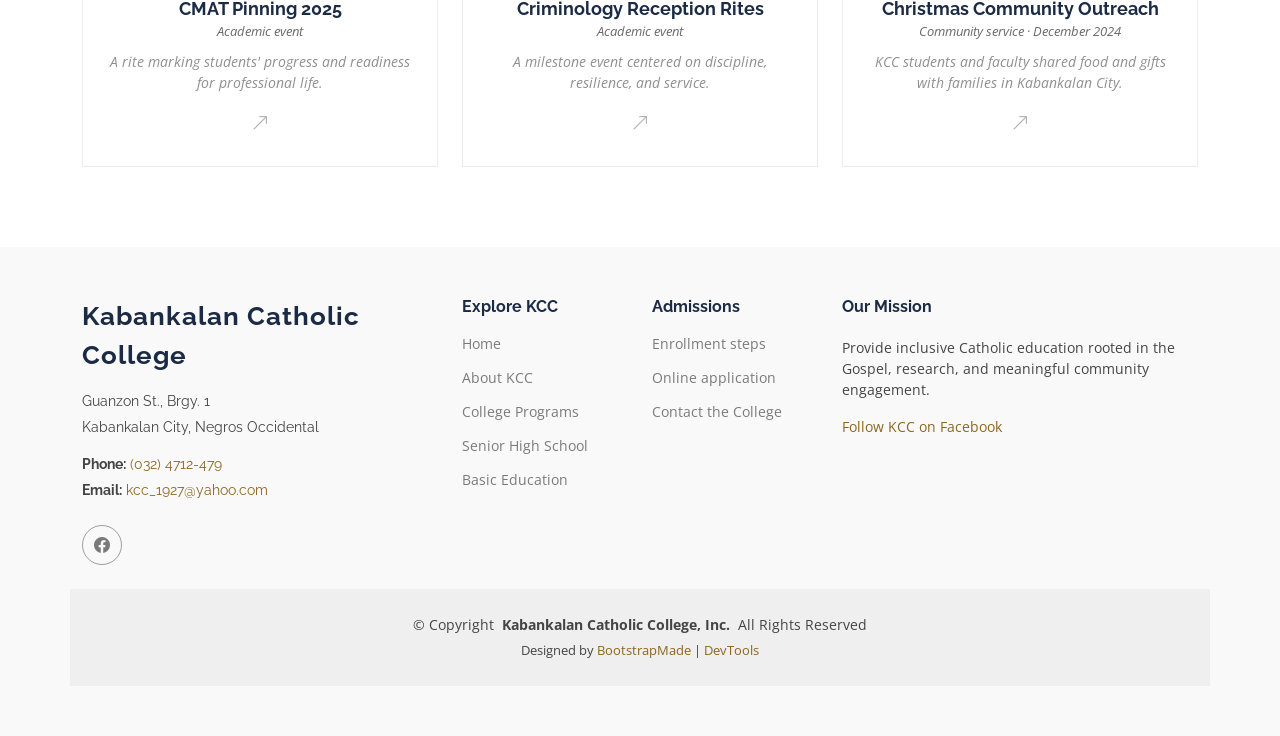
==== commit 5b1b2126: "Information update" ====
--- a/index.html
+++ b/index.html
@@ -4,9 +4,9 @@
 <head>
   <meta charset="utf-8">
   <meta content="width=device-width, initial-scale=1.0" name="viewport">
-  <title>Index - Mentor Bootstrap Template</title>
-  <meta name="description" content="">
-  <meta name="keywords" content="">
+  <title>Kabankalan Catholic College, Inc.</title>
+  <meta name="description" content="Discover Kabankalan Catholic College, a Catholic learning community in Kabankalan City serving students since 1927.">
+  <meta name="keywords" content="Kabankalan Catholic College, KCC, Kabankalan, Catholic education">
 
   <!-- Favicons -->
   <link href="assets/img/favicon.png" rel="icon">
@@ -42,42 +42,27 @@
     <div class="container-fluid container-xl position-relative d-flex align-items-center">
 
       <a href="index.html" class="logo d-flex align-items-center me-auto">
-        <!-- Uncomment the line below if you also wish to use an image logo -->
-        <!-- <img src="assets/img/logo.webp" alt=""> -->
-        <h1 class="sitename">Mentor</h1>
+        <h1 class="sitename">KCC</h1>
       </a>
 
       <nav id="navmenu" class="navmenu">
         <ul>
-          <li><a href="index.html" class="active">Home<br></a></li>
-          <li><a href="about.html">About</a></li>
-          <li><a href="courses.html">Courses</a></li>
-          <li><a href="trainers.html">Trainers</a></li>
-          <li><a href="events.html">Events</a></li>
-          <li><a href="pricing.html">Pricing</a></li>
-          <li class="dropdown"><a href="#"><span>Dropdown</span> <i class="bi bi-chevron-down toggle-dropdown"></i></a>
+          <li><a href="index.html" class="active">Home</a></li>
+          <li><a href="about.html">About KCC</a></li>
+          <li><a href="courses.html">Programs</a></li>
+          <li class="dropdown"><a href="#"><span>School Levels</span> <i class="bi bi-chevron-down toggle-dropdown"></i></a>
             <ul>
-              <li><a href="#">Dropdown 1</a></li>
-              <li class="dropdown"><a href="#"><span>Deep Dropdown</span> <i class="bi bi-chevron-down toggle-dropdown"></i></a>
-                <ul>
-                  <li><a href="#">Deep Dropdown 1</a></li>
-                  <li><a href="#">Deep Dropdown 2</a></li>
-                  <li><a href="#">Deep Dropdown 3</a></li>
-                  <li><a href="#">Deep Dropdown 4</a></li>
-                  <li><a href="#">Deep Dropdown 5</a></li>
-                </ul>
-              </li>
-              <li><a href="#">Dropdown 2</a></li>
-              <li><a href="#">Dropdown 3</a></li>
-              <li><a href="#">Dropdown 4</a></li>
+              <li><a href="https://kcc.edu.ph/senior-high">Senior High School</a></li>
+              <li><a href="https://kcc.edu.ph/basic-education">Basic Education</a></li>
             </ul>
           </li>
+          <li><a href="https://kcc.edu.ph/admissions">Admissions</a></li>
           <li><a href="contact.html">Contact</a></li>
         </ul>
         <i class="mobile-nav-toggle d-xl-none bi bi-list"></i>
       </nav>
 
-      <a class="btn-getstarted" href="courses.html">Get Started</a>
+      <a class="btn-getstarted" href="https://kcc.wela.ph/">Enroll Now</a>
 
     </div>
   </header>
@@ -87,13 +72,13 @@
     <!-- Hero Section -->
     <section id="hero" class="hero section dark-background">
 
-      <img src="assets/img/hero-bg.jpg" alt="" data-aos="fade-in">
+      <img src="https://kcc.edu.ph/images/gallery/academic-events/cmat-pinning-2025/536273338_122180075312372251_4772766521732338321_n.webp" alt="Students at the KCC CMAT Pinning 2025" data-aos="fade-in">
 
       <div class="container">
-        <h2 data-aos="fade-up" data-aos-delay="100">Learning Today,<br>Leading Tomorrow</h2>
-        <p data-aos="fade-up" data-aos-delay="200">We are team of talented designers making websites with Bootstrap</p>
+        <h2 data-aos="fade-up" data-aos-delay="100">Kabankalan Catholic College, Inc.</h2>
+        <p data-aos="fade-up" data-aos-delay="200">Catholic education rooted in faith, learning, and service in Kabankalan City since 1927.</p>
         <div class="d-flex mt-4" data-aos="fade-up" data-aos-delay="300">
-          <a href="courses.html" class="btn-get-started">Get Started</a>
+          <a href="https://kcc.wela.ph/" class="btn-get-started">Apply for Admission</a>
         </div>
       </div>
 
@@ -111,17 +96,16 @@
           </div>
 
           <div class="col-lg-6 order-2 order-lg-1 content" data-aos="fade-up" data-aos-delay="200">
-            <h3>Voluptatem dignissimos provident quasi corporis</h3>
+            <h3>A Catholic learning community since 1927</h3>
             <p class="fst-italic">
-              Lorem ipsum dolor sit amet, consectetur adipiscing elit, sed do eiusmod tempor incididunt ut labore et dolore
-              magna aliqua.
+              Kabankalan Catholic College forms students through faith, academic learning, and service in response to the needs of the Diocese and wider community.
             </p>
             <ul>
-              <li><i class="bi bi-check-circle"></i> <span>Ullamco laboris nisi ut aliquip ex ea commodo consequat.</span></li>
-              <li><i class="bi bi-check-circle"></i> <span>Duis aute irure dolor in reprehenderit in voluptate velit.</span></li>
-              <li><i class="bi bi-check-circle"></i> <span>Ullamco laboris nisi ut aliquip ex ea commodo consequat. Duis aute irure dolor in reprehenderit in voluptate trideta storacalaperda mastiro dolore eu fugiat nulla pariatur.</span></li>
+              <li><i class="bi bi-check-circle"></i> <span>Founded in Kabankalan in 1927 as Kabankalan Institute.</span></li>
+              <li><i class="bi bi-check-circle"></i> <span>Offers basic education, senior high school, and college programs.</span></li>
+              <li><i class="bi bi-check-circle"></i> <span>Guided by Catholic faith, academic formation, and community engagement.</span></li>
             </ul>
-            <a href="#" class="read-more"><span>Read More</span><i class="bi bi-arrow-right"></i></a>
+            <a href="about.html" class="read-more"><span>Discover KCC</span><i class="bi bi-arrow-right"></i></a>
           </div>
 
         </div>
@@ -139,29 +123,29 @@
 
           <div class="col-lg-3 col-md-6">
             <div class="stats-item text-center w-100 h-100">
-              <span data-purecounter-start="0" data-purecounter-end="1232" data-purecounter-duration="1" class="purecounter"></span>
-              <p>Students</p>
+              <span>1927</span>
+              <p>Year founded</p>
             </div>
           </div><!-- End Stats Item -->
 
           <div class="col-lg-3 col-md-6">
             <div class="stats-item text-center w-100 h-100">
-              <span data-purecounter-start="0" data-purecounter-end="64" data-purecounter-duration="1" class="purecounter"></span>
-              <p>Courses</p>
+              <span>32+</span>
+              <p>Programs offered</p>
             </div>
           </div><!-- End Stats Item -->
 
           <div class="col-lg-3 col-md-6">
             <div class="stats-item text-center w-100 h-100">
-              <span data-purecounter-start="0" data-purecounter-end="42" data-purecounter-duration="1" class="purecounter"></span>
-              <p>Events</p>
+              <span>99</span>
+              <p>Years of excellence</p>
             </div>
           </div><!-- End Stats Item -->
 
           <div class="col-lg-3 col-md-6">
             <div class="stats-item text-center w-100 h-100">
-              <span data-purecounter-start="0" data-purecounter-end="24" data-purecounter-duration="1" class="purecounter"></span>
-              <p>Trainers</p>
+              <span>3</span>
+              <p>Education stages</p>
             </div>
           </div><!-- End Stats Item -->
 
@@ -180,13 +164,12 @@
 
           <div class="col-lg-4" data-aos="fade-up" data-aos-delay="100">
             <div class="why-box">
-              <h3>Why Choose Our Products?</h3>
+              <h3>Four Pillars of KCC</h3>
               <p>
-                Lorem ipsum dolor sit amet, consectetur adipiscing elit, sed do eiusmod tempor incididunt ut labore et dolore magna aliqua. Duis aute irure dolor in reprehenderit
-                Asperiores dolores sed et. Tenetur quia eos. Autem tempore quibusdam vel necessitatibus optio ad corporis.
+                KCC's approach brings together strong academics, Catholic faith, service to others, and the growth of the whole person.
               </p>
               <div class="text-center">
-                <a href="#" class="more-btn"><span>Learn More</span> <i class="bi bi-chevron-right"></i></a>
+                <a href="about.html" class="more-btn"><span>About KCC</span> <i class="bi bi-chevron-right"></i></a>
               </div>
             </div>
           </div><!-- End Why Box -->
@@ -194,27 +177,35 @@
           <div class="col-lg-8 d-flex align-items-stretch">
             <div class="row gy-4" data-aos="fade-up" data-aos-delay="200">
 
-              <div class="col-xl-4">
+              <div class="col-xl-3">
                 <div class="icon-box d-flex flex-column justify-content-center align-items-center">
                   <i class="bi bi-clipboard-data"></i>
-                  <h4>Corporis voluptates officia eiusmod</h4>
-                  <p>Consequuntur sunt aut quasi enim aliquam quae harum pariatur laboris nisi ut aliquip</p>
+                  <h4>Academic Excellence</h4>
+                  <p>Build knowledge, critical thought, and a lasting commitment to learning.</p>
                 </div>
               </div><!-- End Icon Box -->
 
-              <div class="col-xl-4" data-aos="fade-up" data-aos-delay="300">
+              <div class="col-xl-3" data-aos="fade-up" data-aos-delay="300">
                 <div class="icon-box d-flex flex-column justify-content-center align-items-center">
                   <i class="bi bi-gem"></i>
-                  <h4>Ullamco laboris ladore pan</h4>
-                  <p>Excepteur sint occaecat cupidatat non proident, sunt in culpa qui officia deserunt</p>
+                  <h4>Faith Formation</h4>
+                  <p>Grow through Catholic tradition, prayer, and Gospel values.</p>
                 </div>
               </div><!-- End Icon Box -->
 
-              <div class="col-xl-4" data-aos="fade-up" data-aos-delay="400">
+              <div class="col-xl-3" data-aos="fade-up" data-aos-delay="400">
                 <div class="icon-box d-flex flex-column justify-content-center align-items-center">
                   <i class="bi bi-inboxes"></i>
-                  <h4>Labore consequatur incidid dolore</h4>
-                  <p>Aut suscipit aut cum nemo deleniti aut omnis. Doloribus ut maiores omnis facere</p>
+                  <h4>Community Service</h4>
+                  <p>Put faith into practice through meaningful service and engagement.</p>
+                </div>
+              </div><!-- End Icon Box -->
+
+              <div class="col-xl-3" data-aos="fade-up" data-aos-delay="500">
+                <div class="icon-box d-flex flex-column justify-content-center align-items-center">
+                  <i class="bi bi-person-hearts"></i>
+                  <h4>Holistic Development</h4>
+                  <p>Support each learner's intellectual, personal, and spiritual growth.</p>
                 </div>
               </div><!-- End Icon Box -->
 
@@ -237,84 +228,84 @@
           <div class="col-lg-3 col-md-4" data-aos="fade-up" data-aos-delay="100">
             <div class="features-item">
               <i class="bi bi-eye" style="color: #ffbb2c;"></i>
-              <h3><a href="" class="stretched-link">Lorem Ipsum</a></h3>
+              <h3><a href="https://kcc.edu.ph/about" class="stretched-link">Kindness</a></h3>
             </div>
           </div><!-- End Feature Item -->
 
           <div class="col-lg-3 col-md-4" data-aos="fade-up" data-aos-delay="200">
             <div class="features-item">
               <i class="bi bi-infinity" style="color: #5578ff;"></i>
-              <h3><a href="" class="stretched-link">Dolor Sitema</a></h3>
+              <h3><a href="https://kcc.edu.ph/about" class="stretched-link">Christ-Centeredness</a></h3>
             </div>
           </div><!-- End Feature Item -->
 
           <div class="col-lg-3 col-md-4" data-aos="fade-up" data-aos-delay="300">
             <div class="features-item">
               <i class="bi bi-mortarboard" style="color: #e80368;"></i>
-              <h3><a href="" class="stretched-link">Sed perspiciatis</a></h3>
+              <h3><a href="https://kcc.edu.ph/about" class="stretched-link">Creativity</a></h3>
             </div>
           </div><!-- End Feature Item -->
 
           <div class="col-lg-3 col-md-4" data-aos="fade-up" data-aos-delay="400">
             <div class="features-item">
               <i class="bi bi-nut" style="color: #e361ff;"></i>
-              <h3><a href="" class="stretched-link">Magni Dolores</a></h3>
+              <h3><a href="https://kcc.edu.ph/about" class="stretched-link">Integrity</a></h3>
             </div>
           </div><!-- End Feature Item -->
 
           <div class="col-lg-3 col-md-4" data-aos="fade-up" data-aos-delay="500">
             <div class="features-item">
               <i class="bi bi-shuffle" style="color: #47aeff;"></i>
-              <h3><a href="" class="stretched-link">Nemo Enim</a></h3>
+              <h3><a href="https://kcc.edu.ph/about" class="stretched-link">Accountability</a></h3>
             </div>
           </div><!-- End Feature Item -->
 
           <div class="col-lg-3 col-md-4" data-aos="fade-up" data-aos-delay="600">
             <div class="features-item">
               <i class="bi bi-star" style="color: #ffa76e;"></i>
-              <h3><a href="" class="stretched-link">Eiusmod Tempor</a></h3>
+              <h3><a href="https://kcc.edu.ph/about" class="stretched-link">Nurturing</a></h3>
             </div>
           </div><!-- End Feature Item -->
 
           <div class="col-lg-3 col-md-4" data-aos="fade-up" data-aos-delay="700">
             <div class="features-item">
               <i class="bi bi-x-diamond" style="color: #11dbcf;"></i>
-              <h3><a href="" class="stretched-link">Midela Teren</a></h3>
+              <h3><a href="https://kcc.edu.ph/about" class="stretched-link">Synodality</a></h3>
             </div>
           </div><!-- End Feature Item -->
 
           <div class="col-lg-3 col-md-4" data-aos="fade-up" data-aos-delay="800">
             <div class="features-item">
               <i class="bi bi-camera-video" style="color: #4233ff;"></i>
-              <h3><a href="" class="stretched-link">Pira Neve</a></h3>
+              <h3><a href="https://kcc.edu.ph/basic-education" class="stretched-link">Basic Education</a></h3>
             </div>
           </div><!-- End Feature Item -->
 
           <div class="col-lg-3 col-md-4" data-aos="fade-up" data-aos-delay="900">
             <div class="features-item">
               <i class="bi bi-command" style="color: #b2904f;"></i>
-              <h3><a href="" class="stretched-link">Dirada Pack</a></h3>
+              <h3><a href="https://kcc.edu.ph/senior-high" class="stretched-link">Senior High School</a></h3>
             </div>
           </div><!-- End Feature Item -->
 
           <div class="col-lg-3 col-md-4" data-aos="fade-up" data-aos-delay="1000">
             <div class="features-item">
               <i class="bi bi-dribbble" style="color: #b20969;"></i>
-              <h3><a href="" class="stretched-link">Moton Ideal</a></h3>
+              <h3><a href="https://kcc.edu.ph/programs" class="stretched-link">College Programs</a></h3>
             </div>
           </div><!-- End Feature Item -->
 
           <div class="col-lg-3 col-md-4" data-aos="fade-up" data-aos-delay="1100">
             <div class="features-item">
               <i class="bi bi-activity" style="color: #ff5828;"></i>
-              <h3><a href="" class="stretched-link">Verdo Park</a></h3>
+              <h3><a href="https://kcc.edu.ph/about" class="stretched-link">Community Service</a></h3>
             </div>
           </div><!-- End Feature Item -->
 
           <div class="col-lg-3 col-md-4" data-aos="fade-up" data-aos-delay="1200">
             <div class="features-item">
               <i class="bi bi-brightness-high" style="color: #29cc61;"></i>
-              <h3><a href="" class="stretched-link">Flavor Nivelanda</a></h3>
+              <h3><a href="https://kcc.edu.ph/about" class="stretched-link">Teach Ye All Nations</a></h3>
             </div>
           </div><!-- End Feature Item -->
 
@@ -330,7 +321,7 @@
       <!-- Section Title -->
       <div class="container section-title" data-aos="fade-up">
         <h2>Courses</h2>
-        <p>Popular Courses</p>
+        <p>Academic Colleges</p>
       </div><!-- End Section Title -->
 
       <div class="container">
@@ -339,24 +330,22 @@
 
           <div class="col-lg-4 col-md-6 d-flex align-items-stretch" data-aos="zoom-in" data-aos-delay="100">
             <div class="course-item">
-              <img src="assets/img/course/course-1.webp" class="img-fluid" alt="...">
+              <img src="https://kcc.edu.ph/.netlify/images?w=160&amp;q=75&amp;url=%2Fimages%2Fkcc-logo.png" class="img-fluid" alt="Kabankalan Catholic College seal">
               <div class="course-content">
                 <div class="d-flex justify-content-between align-items-center mb-3">
-                  <p class="category">Web Development</p>
-                  <p class="price">$169</p>
-                </div>
-
-                <h3><a href="course-details.html">Website Design</a></h3>
-                <p class="description">Et architecto provident deleniti facere repellat nobis iste. Id facere quia quae dolores dolorem tempore.</p>
+                  <p class="category">6 degree programs</p>
+                  <p class="price">CMAT</p>
+                </div>
+
+                <h3><a href="https://kcc.edu.ph/programs">Management, Accountancy &amp; Technology</a></h3>
+                <p class="description">Business Administration, Information Technology, Accountancy, Accounting Information System, Management Accounting, and Tourism Management.</p>
                 <div class="trainer d-flex justify-content-between align-items-center">
                   <div class="trainer-profile d-flex align-items-center">
                     <img src="assets/img/person/person-m-7.webp" class="img-fluid" alt="">
-                    <a href="" class="trainer-link">Antonio</a>
+                    <a href="https://kcc.edu.ph/programs" class="trainer-link">Explore programs</a>
                   </div>
                   <div class="trainer-rank d-flex align-items-center">
-                    <i class="bi bi-person user-icon"></i>&nbsp;50
-                    &nbsp;&nbsp;
-                    <i class="bi bi-heart heart-icon"></i>&nbsp;65
+                    <i class="bi bi-mortarboard user-icon"></i>&nbsp;College
                   </div>
                 </div>
               </div>
@@ -365,24 +354,22 @@
 
           <div class="col-lg-4 col-md-6 d-flex align-items-stretch mt-4 mt-md-0" data-aos="zoom-in" data-aos-delay="200">
             <div class="course-item">
-              <img src="assets/img/course/course-2.webp" class="img-fluid" alt="...">
+              <img src="https://kcc.edu.ph/.netlify/images?w=160&amp;q=75&amp;url=%2Fimages%2Fkcc-logo.png" class="img-fluid" alt="Kabankalan Catholic College seal">
               <div class="course-content">
                 <div class="d-flex justify-content-between align-items-center mb-3">
-                  <p class="category">Marketing</p>
-                  <p class="price">$250</p>
-                </div>
-
-                <h3><a href="course-details.html">Search Engine Optimization</a></h3>
-                <p class="description">Et architecto provident deleniti facere repellat nobis iste. Id facere quia quae dolores dolorem tempore.</p>
+                  <p class="category">6 degree programs</p>
+                  <p class="price">CEAS</p>
+                </div>
+
+                <h3><a href="https://kcc.edu.ph/programs">Education, Arts &amp; Sciences</a></h3>
+                <p class="description">Elementary and Secondary Education, Early Childhood Education, Physical Education, Philosophy, and Psychology.</p>
                 <div class="trainer d-flex justify-content-between align-items-center">
                   <div class="trainer-profile d-flex align-items-center">
                     <img src="assets/img/person/person-f-14.webp" class="img-fluid" alt="">
-                    <a href="" class="trainer-link">Lana</a>
+                    <a href="https://kcc.edu.ph/programs" class="trainer-link">Explore programs</a>
                   </div>
                   <div class="trainer-rank d-flex align-items-center">
-                    <i class="bi bi-person user-icon"></i>&nbsp;35
-                    &nbsp;&nbsp;
-                    <i class="bi bi-heart heart-icon"></i>&nbsp;42
+                    <i class="bi bi-mortarboard user-icon"></i>&nbsp;College
                   </div>
                 </div>
               </div>
@@ -391,24 +378,22 @@
 
           <div class="col-lg-4 col-md-6 d-flex align-items-stretch mt-4 mt-lg-0" data-aos="zoom-in" data-aos-delay="300">
             <div class="course-item">
-              <img src="assets/img/course/course-3.webp" class="img-fluid" alt="...">
+              <img src="https://kcc.edu.ph/.netlify/images?w=160&amp;q=75&amp;url=%2Fimages%2Fkcc-logo.png" class="img-fluid" alt="Kabankalan Catholic College seal">
               <div class="course-content">
                 <div class="d-flex justify-content-between align-items-center mb-3">
-                  <p class="category">Content</p>
-                  <p class="price">$180</p>
-                </div>
-
-                <h3><a href="course-details.html">Copywriting</a></h3>
-                <p class="description">Et architecto provident deleniti facere repellat nobis iste. Id facere quia quae dolores dolorem tempore.</p>
+                  <p class="category">1 degree program</p>
+                  <p class="price">CC</p>
+                </div>
+
+                <h3><a href="https://kcc.edu.ph/programs">College of Criminology</a></h3>
+                <p class="description">The BS Criminology program introduces criminal justice, forensic science, and law-enforcement administration.</p>
                 <div class="trainer d-flex justify-content-between align-items-center">
                   <div class="trainer-profile d-flex align-items-center">
                     <img src="assets/img/person/person-m-12.webp" class="img-fluid" alt="">
-                    <a href="" class="trainer-link">Brandon</a>
+                    <a href="https://kcc.edu.ph/programs" class="trainer-link">Explore program</a>
                   </div>
                   <div class="trainer-rank d-flex align-items-center">
-                    <i class="bi bi-person user-icon"></i>&nbsp;20
-                    &nbsp;&nbsp;
-                    <i class="bi bi-heart heart-icon"></i>&nbsp;85
+                    <i class="bi bi-mortarboard user-icon"></i>&nbsp;College
                   </div>
                 </div>
               </div>
@@ -426,22 +411,24 @@
 
       <div class="container">
 
+        <div class="container section-title" data-aos="fade-up">
+          <h2>Campus Life</h2>
+          <p>Stories from the KCC community</p>
+        </div>
+
         <div class="row">
 
           <div class="col-lg-4 col-md-6 d-flex" data-aos="fade-up" data-aos-delay="100">
             <div class="member">
-              <img src="assets/img/trainers/trainer-1.jpg" class="img-fluid" alt="">
+              <img src="https://kcc.edu.ph/images/gallery/academic-events/cmat-pinning-2025/536273338_122180075312372251_4772766521732338321_n.webp" class="img-fluid" alt="CMAT Pinning 2025 at KCC">
               <div class="member-content">
-                <h4>Walter White</h4>
-                <span>Web Development</span>
+                <h4>CMAT Pinning 2025</h4>
+                <span>Academic event</span>
                 <p>
-                  Magni qui quod omnis unde et eos fuga et exercitationem. Odio veritatis perspiciatis quaerat qui aut aut aut
+                  A rite marking students' progress and readiness for professional life.
                 </p>
                 <div class="social">
-                  <a href=""><i class="bi bi-twitter-x"></i></a>
-                  <a href=""><i class="bi bi-facebook"></i></a>
-                  <a href=""><i class="bi bi-instagram"></i></a>
-                  <a href=""><i class="bi bi-linkedin"></i></a>
+                  <a href="https://kcc.edu.ph/campus-life" aria-label="View KCC campus life"><i class="bi bi-arrow-up-right"></i></a>
                 </div>
               </div>
             </div>
@@ -449,18 +436,15 @@
 
           <div class="col-lg-4 col-md-6 d-flex" data-aos="fade-up" data-aos-delay="200">
             <div class="member">
-              <img src="assets/img/trainers/trainer-2.jpg" class="img-fluid" alt="">
+              <img src="https://kcc.edu.ph/images/gallery/academic-events/criminology-reception-rites/536213665_122178353918372251_2309034783136926254_n.webp" class="img-fluid" alt="Criminology Reception Rites at KCC">
               <div class="member-content">
-                <h4>Sarah Jhinson</h4>
-                <span>Marketing</span>
+                <h4>Criminology Reception Rites</h4>
+                <span>Academic event</span>
                 <p>
-                  Repellat fugiat adipisci nemo illum nesciunt voluptas repellendus. In architecto rerum rerum temporibus
+                  A milestone event centered on discipline, resilience, and service.
                 </p>
                 <div class="social">
-                  <a href=""><i class="bi bi-twitter-x"></i></a>
-                  <a href=""><i class="bi bi-facebook"></i></a>
-                  <a href=""><i class="bi bi-instagram"></i></a>
-                  <a href=""><i class="bi bi-linkedin"></i></a>
+                  <a href="https://kcc.edu.ph/campus-life" aria-label="View KCC campus life"><i class="bi bi-arrow-up-right"></i></a>
                 </div>
               </div>
             </div>
@@ -468,18 +452,15 @@
 
           <div class="col-lg-4 col-md-6 d-flex" data-aos="fade-up" data-aos-delay="300">
             <div class="member">
-              <img src="assets/img/trainers/trainer-3.jpg" class="img-fluid" alt="">
+              <img src="https://kcc.edu.ph/.netlify/images?w=160&amp;q=75&amp;url=%2Fimages%2Fkcc-logo.png" class="img-fluid" alt="Kabankalan Catholic College seal">
               <div class="member-content">
-                <h4>William Anderson</h4>
-                <span>Content</span>
+                <h4>Christmas Community Outreach</h4>
+                <span>Community service · December 2024</span>
                 <p>
-                  Voluptas necessitatibus occaecati quia. Earum totam consequuntur qui porro et laborum toro des clara
+                  KCC students and faculty shared food and gifts with families in Kabankalan City.
                 </p>
                 <div class="social">
-                  <a href=""><i class="bi bi-twitter-x"></i></a>
-                  <a href=""><i class="bi bi-facebook"></i></a>
-                  <a href=""><i class="bi bi-instagram"></i></a>
-                  <a href=""><i class="bi bi-linkedin"></i></a>
+                  <a href="https://kcc.edu.ph/news/christmas-outreach-2024" aria-label="Read the KCC outreach story"><i class="bi bi-arrow-up-right"></i></a>
                 </div>
               </div>
             </div>
@@ -499,60 +480,50 @@
       <div class="row gy-4">
         <div class="col-lg-4 col-md-6 footer-about">
           <a href="index.html" class="logo d-flex align-items-center">
-            <span class="sitename">Mentor</span>
+            <span class="sitename">Kabankalan Catholic College</span>
           </a>
           <div class="footer-contact pt-3">
-            <p>A108 Adam Street</p>
-            <p>New York, NY 535022</p>
-            <p class="mt-3"><strong>Phone:</strong> <span>+1 5589 55488 55</span></p>
-            <p><strong>Email:</strong> <span>info@example.com</span></p>
+            <p>Guanzon St., Brgy. 1</p>
+            <p>Kabankalan City, Negros Occidental</p>
+            <p class="mt-3"><strong>Phone:</strong> <a href="tel:+63324712479">(032) 4712-479</a></p>
+            <p><strong>Email:</strong> <a href="mailto:kcc_1927@yahoo.com">kcc_1927@yahoo.com</a></p>
           </div>
           <div class="social-links d-flex mt-4">
-            <a href=""><i class="bi bi-twitter-x"></i></a>
-            <a href=""><i class="bi bi-facebook"></i></a>
-            <a href=""><i class="bi bi-instagram"></i></a>
-            <a href=""><i class="bi bi-linkedin"></i></a>
+            <a href="https://www.facebook.com/KCCInc1927" aria-label="KCC on Facebook"><i class="bi bi-facebook"></i></a>
           </div>
         </div>
 
         <div class="col-lg-2 col-md-3 footer-links">
-          <h4>Useful Links</h4>
+          <h4>Explore KCC</h4>
           <ul>
-            <li><a href="#">Home</a></li>
-            <li><a href="#">About us</a></li>
-            <li><a href="#">Services</a></li>
-            <li><a href="#">Terms of service</a></li>
-            <li><a href="#">Privacy policy</a></li>
+            <li><a href="index.html">Home</a></li>
+            <li><a href="about.html">About KCC</a></li>
+            <li><a href="courses.html">College Programs</a></li>
+            <li><a href="https://kcc.edu.ph/senior-high">Senior High School</a></li>
+            <li><a href="https://kcc.edu.ph/basic-education">Basic Education</a></li>
           </ul>
         </div>
 
         <div class="col-lg-2 col-md-3 footer-links">
-          <h4>Our Services</h4>
+          <h4>Admissions</h4>
           <ul>
-            <li><a href="#">Web Design</a></li>
-            <li><a href="#">Web Development</a></li>
-            <li><a href="#">Product Management</a></li>
-            <li><a href="#">Marketing</a></li>
-            <li><a href="#">Graphic Design</a></li>
+            <li><a href="https://kcc.edu.ph/admissions">Enrollment steps</a></li>
+            <li><a href="https://kcc.wela.ph/">Online application</a></li>
+            <li><a href="contact.html">Contact the College</a></li>
           </ul>
         </div>
 
         <div class="col-lg-4 col-md-12 footer-newsletter">
-          <h4>Our Newsletter</h4>
-          <p>Subscribe to our newsletter and receive the latest news about our products and services!</p>
-          <form action="#" method="post" class="email-form">
-            <div class="newsletter-form"><input type="email" name="email"><input type="submit" value="Subscribe"></div>
-            <div class="loading">Loading</div>
-            <div class="error-message"></div>
-            <div class="sent-message">Your subscription request has been sent. Thank you!</div>
-          </form>
+          <h4>Our Mission</h4>
+          <p>Provide inclusive Catholic education rooted in the Gospel, research, and meaningful community engagement.</p>
+          <a href="https://www.facebook.com/KCCInc1927">Follow KCC on Facebook</a>
         </div>
 
       </div>
     </div>
 
     <div class="container copyright text-center mt-4">
-      <p>© <span>Copyright</span> <strong class="px-1 sitename">Mentor</strong> <span>All Rights Reserved</span></p>
+      <p>© <span>Copyright</span> <strong class="px-1 sitename">Kabankalan Catholic College, Inc.</strong> <span>All Rights Reserved</span></p>
       <div class="credits">
         <!-- All the links in the footer should remain intact. -->
         <!-- You can delete the links only if you've purchased the pro version. -->
--- a/assets/css/main.css
+++ b/assets/css/main.css
@@ -21,8 +21,8 @@
 :root { 
   --background-color: #ffffff; /* Background color for the entire website, including individual sections */
   --default-color: #444444; /* Default color used for the majority of the text content across the entire website */
-  --heading-color: #37423b; /* Color for headings, subheadings and title throughout the website */
-  --accent-color: #5fcf80; /* Accent color that represents your brand on the website. It's used for buttons, links, and other elements that need to stand out */
+  --heading-color: #1c2b45;
+  --accent-color: #8c661f;
   --surface-color: #ffffff; /* The surface color is used as a background of boxed elements within sections, such as cards, icon boxes, or other elements that require a visual separation from the global background. */
   --contrast-color: #ffffff; /* Contrast color for text, ensuring readability against backgrounds of accent, heading, or default colors. */
 }
@@ -30,11 +30,11 @@
 /* Nav Menu Colors - The following color variables are used specifically for the navigation menu. They are separate from the global colors to allow for more customization options */
 :root {
   --nav-color: #272828;  /* The default color of the main navmenu links */
-  --nav-hover-color: #5fcf80; /* Applied to main navmenu links when they are hovered over or active */
+  --nav-hover-color: #8c661f;
   --nav-mobile-background-color: #ffffff; /* Used as the background color for mobile navigation menu */
   --nav-dropdown-background-color: #ffffff; /* Used as the background color for dropdown items that appear when hovering over primary navigation items */
   --nav-dropdown-color: #272828; /* Used for navigation links of the dropdown items in the navigation menu. */
-  --nav-dropdown-hover-color: #5fcf80; /* Similar to --nav-hover-color, this color is applied to dropdown navigation links when they are hovered over. */
+  --nav-dropdown-hover-color: #8c661f;
 }
 
 /* Color Presets - These classes override global colors when applied to any section or element, providing reuse of the sam color scheme. */
@@ -240,11 +240,15 @@
 
 .header .logo h1 {
   font-weight: 700;
-  font-size: 30px;
+  font-size: 24px;
   margin: 0;
-  letter-spacing: 1px;
-  text-transform: uppercase;
-  color: var(--accent-color);
+  letter-spacing: 0;
+  color: var(--accent-color);
+}
+
+.testimonial-item .milestone-date {
+  color: var(--accent-color);
+  font-weight: 700;
 }
 
 .header .btn-getstarted,
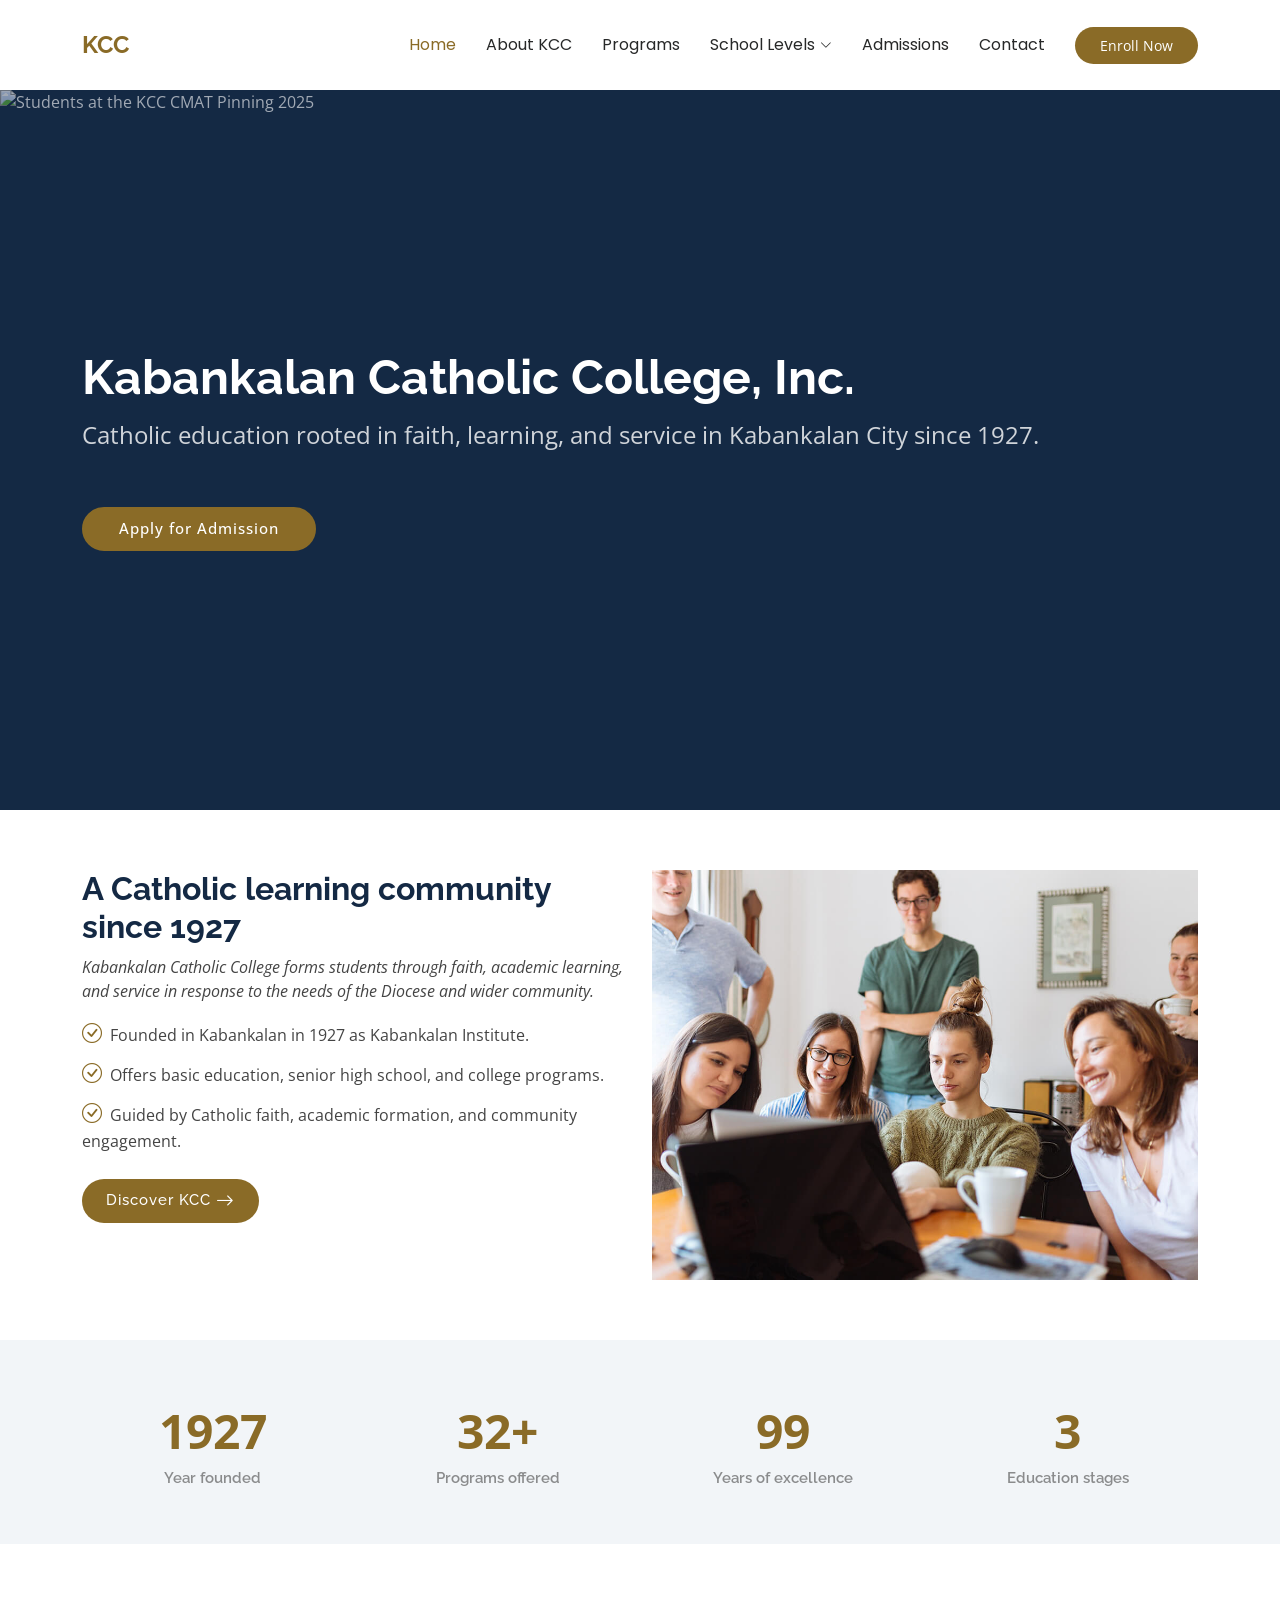
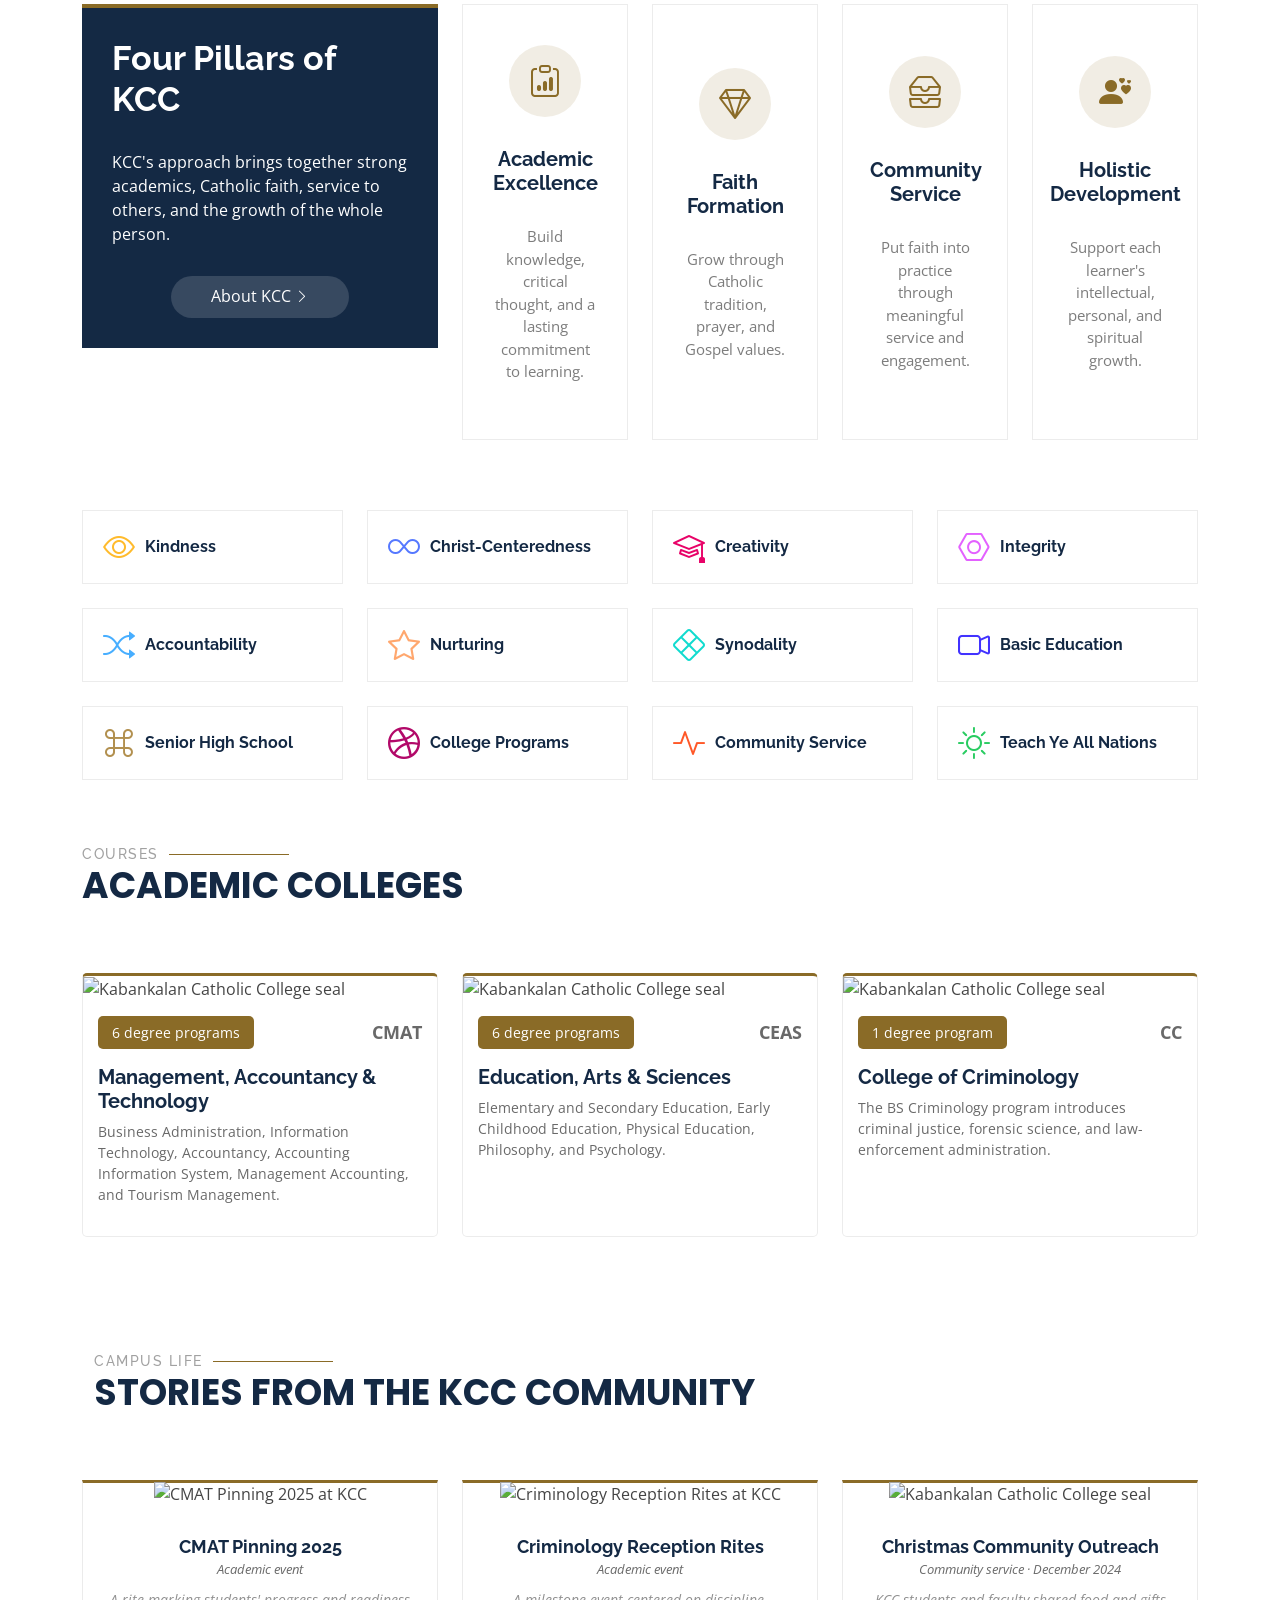
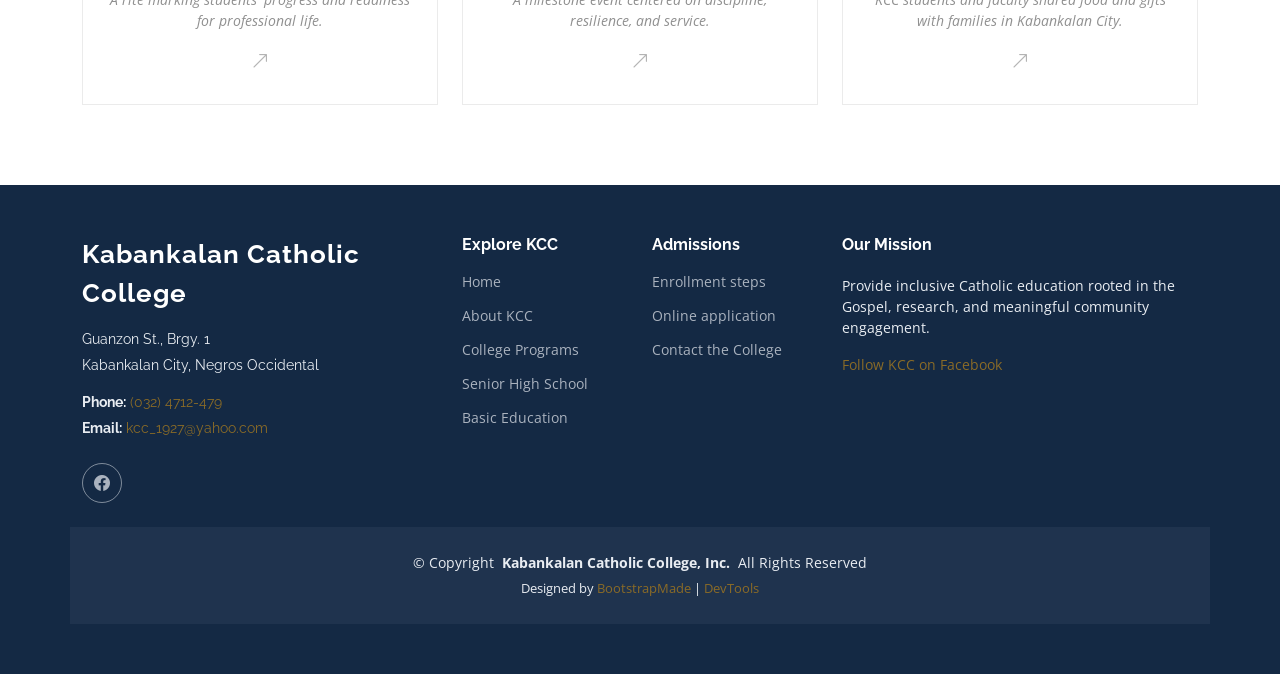
==== commit 610f19f9: "home page update" ====
--- a/index.html
+++ b/index.html
@@ -339,15 +339,6 @@
 
                 <h3><a href="https://kcc.edu.ph/programs">Management, Accountancy &amp; Technology</a></h3>
                 <p class="description">Business Administration, Information Technology, Accountancy, Accounting Information System, Management Accounting, and Tourism Management.</p>
-                <div class="trainer d-flex justify-content-between align-items-center">
-                  <div class="trainer-profile d-flex align-items-center">
-                    <img src="assets/img/person/person-m-7.webp" class="img-fluid" alt="">
-                    <a href="https://kcc.edu.ph/programs" class="trainer-link">Explore programs</a>
-                  </div>
-                  <div class="trainer-rank d-flex align-items-center">
-                    <i class="bi bi-mortarboard user-icon"></i>&nbsp;College
-                  </div>
-                </div>
               </div>
             </div>
           </div> <!-- End Course Item-->
@@ -363,15 +354,6 @@
 
                 <h3><a href="https://kcc.edu.ph/programs">Education, Arts &amp; Sciences</a></h3>
                 <p class="description">Elementary and Secondary Education, Early Childhood Education, Physical Education, Philosophy, and Psychology.</p>
-                <div class="trainer d-flex justify-content-between align-items-center">
-                  <div class="trainer-profile d-flex align-items-center">
-                    <img src="assets/img/person/person-f-14.webp" class="img-fluid" alt="">
-                    <a href="https://kcc.edu.ph/programs" class="trainer-link">Explore programs</a>
-                  </div>
-                  <div class="trainer-rank d-flex align-items-center">
-                    <i class="bi bi-mortarboard user-icon"></i>&nbsp;College
-                  </div>
-                </div>
               </div>
             </div>
           </div> <!-- End Course Item-->
@@ -387,15 +369,6 @@
 
                 <h3><a href="https://kcc.edu.ph/programs">College of Criminology</a></h3>
                 <p class="description">The BS Criminology program introduces criminal justice, forensic science, and law-enforcement administration.</p>
-                <div class="trainer d-flex justify-content-between align-items-center">
-                  <div class="trainer-profile d-flex align-items-center">
-                    <img src="assets/img/person/person-m-12.webp" class="img-fluid" alt="">
-                    <a href="https://kcc.edu.ph/programs" class="trainer-link">Explore program</a>
-                  </div>
-                  <div class="trainer-rank d-flex align-items-center">
-                    <i class="bi bi-mortarboard user-icon"></i>&nbsp;College
-                  </div>
-                </div>
               </div>
             </div>
           </div> <!-- End Course Item-->
--- a/assets/css/main.css
+++ b/assets/css/main.css
@@ -19,10 +19,13 @@
 
 /* Global Colors - The following color variables are used throughout the website. Updating them here will change the color scheme of the entire website */
 :root { 
+  --brand-navy: #142944;
+  --brand-gold: #8a6b27;
+  --brand-gold-bright: #d7b85c;
   --background-color: #ffffff; /* Background color for the entire website, including individual sections */
   --default-color: #444444; /* Default color used for the majority of the text content across the entire website */
-  --heading-color: #1c2b45;
-  --accent-color: #8c661f;
+  --heading-color: var(--brand-navy);
+  --accent-color: var(--brand-gold);
   --surface-color: #ffffff; /* The surface color is used as a background of boxed elements within sections, such as cards, icon boxes, or other elements that require a visual separation from the global background. */
   --contrast-color: #ffffff; /* Contrast color for text, ensuring readability against backgrounds of accent, heading, or default colors. */
 }
@@ -30,25 +33,25 @@
 /* Nav Menu Colors - The following color variables are used specifically for the navigation menu. They are separate from the global colors to allow for more customization options */
 :root {
   --nav-color: #272828;  /* The default color of the main navmenu links */
-  --nav-hover-color: #8c661f;
+  --nav-hover-color: var(--brand-gold);
   --nav-mobile-background-color: #ffffff; /* Used as the background color for mobile navigation menu */
   --nav-dropdown-background-color: #ffffff; /* Used as the background color for dropdown items that appear when hovering over primary navigation items */
   --nav-dropdown-color: #272828; /* Used for navigation links of the dropdown items in the navigation menu. */
-  --nav-dropdown-hover-color: #8c661f;
+  --nav-dropdown-hover-color: var(--brand-gold);
 }
 
 /* Color Presets - These classes override global colors when applied to any section or element, providing reuse of the sam color scheme. */
 
 .light-background {
-  --background-color: #f9f9f9;
+  --background-color: #f2f5f8;
   --surface-color: #ffffff;
 }
 
 .dark-background {
-  --background-color: #060606;
+  --background-color: var(--brand-navy);
   --default-color: #ffffff;
   --heading-color: #ffffff;
-  --surface-color: #252525;
+  --surface-color: #203954;
   --contrast-color: #ffffff;
 }
 
@@ -528,8 +531,13 @@
 # Global Footer
 --------------------------------------------------------------*/
 .footer {
+  --background-color: var(--brand-navy);
+  --default-color: #e9edf2;
+  --heading-color: #ffffff;
+  --surface-color: #203954;
+  --contrast-color: #ffffff;
   color: var(--default-color);
-  background-color: var(--background-color);
+  background-color: var(--brand-navy);
   font-size: 14px;
   padding-bottom: 50px;
   position: relative;
@@ -553,7 +561,7 @@
   font-weight: 700;
   letter-spacing: 1px;
   font-family: var(--heading-font);
-  color: var(--heading-color);
+  color: #ffffff;
 }
 
 .footer .footer-about p {
@@ -576,8 +584,8 @@
 }
 
 .footer .social-links a:hover {
-  color: var(--accent-color);
-  border-color: var(--accent-color);
+  color: var(--brand-gold-bright);
+  border-color: var(--brand-gold-bright);
 }
 
 .footer h4 {
@@ -585,6 +593,7 @@
   font-weight: bold;
   position: relative;
   padding-bottom: 12px;
+  color: #ffffff;
 }
 
 .footer .footer-links {
@@ -620,7 +629,7 @@
 }
 
 .footer .footer-links ul a:hover {
-  color: var(--accent-color);
+  color: var(--brand-gold-bright);
 }
 
 .footer .footer-contact p {
@@ -930,13 +939,15 @@
   border-radius: 50px;
   transition: 0.4s;
   margin-top: 30px;
-  border: 2px solid var(--default-color);
-  color: var(--default-color);
+  border: 2px solid var(--brand-gold);
+  background: var(--brand-gold);
+  color: var(--contrast-color);
 }
 
 .hero .btn-get-started:hover {
-  background: var(--accent-color);
-  border: 2px solid var(--accent-color);
+  background: var(--brand-navy);
+  border: 2px solid var(--brand-navy);
+  color: var(--contrast-color);
 }
 
 @media (max-width: 768px) {
@@ -1040,7 +1051,8 @@
 --------------------------------------------------------------*/
 .why-us .why-box {
   color: var(--contrast-color);
-  background: var(--accent-color);
+  background: var(--brand-navy);
+  border-top: 4px solid var(--brand-gold);
   padding: 30px;
 }
 
@@ -1086,7 +1098,7 @@
   color: var(--accent-color);
   font-size: 32px;
   margin-bottom: 30px;
-  background: color-mix(in srgb, var(--accent-color), transparent 95%);
+  background: color-mix(in srgb, var(--brand-gold), transparent 88%);
   border-radius: 50px;
   display: flex;
   align-items: center;
@@ -1162,6 +1174,7 @@
 .courses .course-item {
   background-color: var(--surface-color);
   border: 1px solid color-mix(in srgb, var(--default-color), transparent 90%);
+  border-top: 3px solid var(--brand-gold);
   border-radius: 5px;
 }
 
@@ -1241,6 +1254,7 @@
 .trainers-index .member {
   background-color: var(--surface-color);
   border: 1px solid color-mix(in srgb, var(--default-color), transparent 90%);
+  border-top: 3px solid var(--brand-gold);
   text-align: center;
   margin-bottom: 20px;
 }
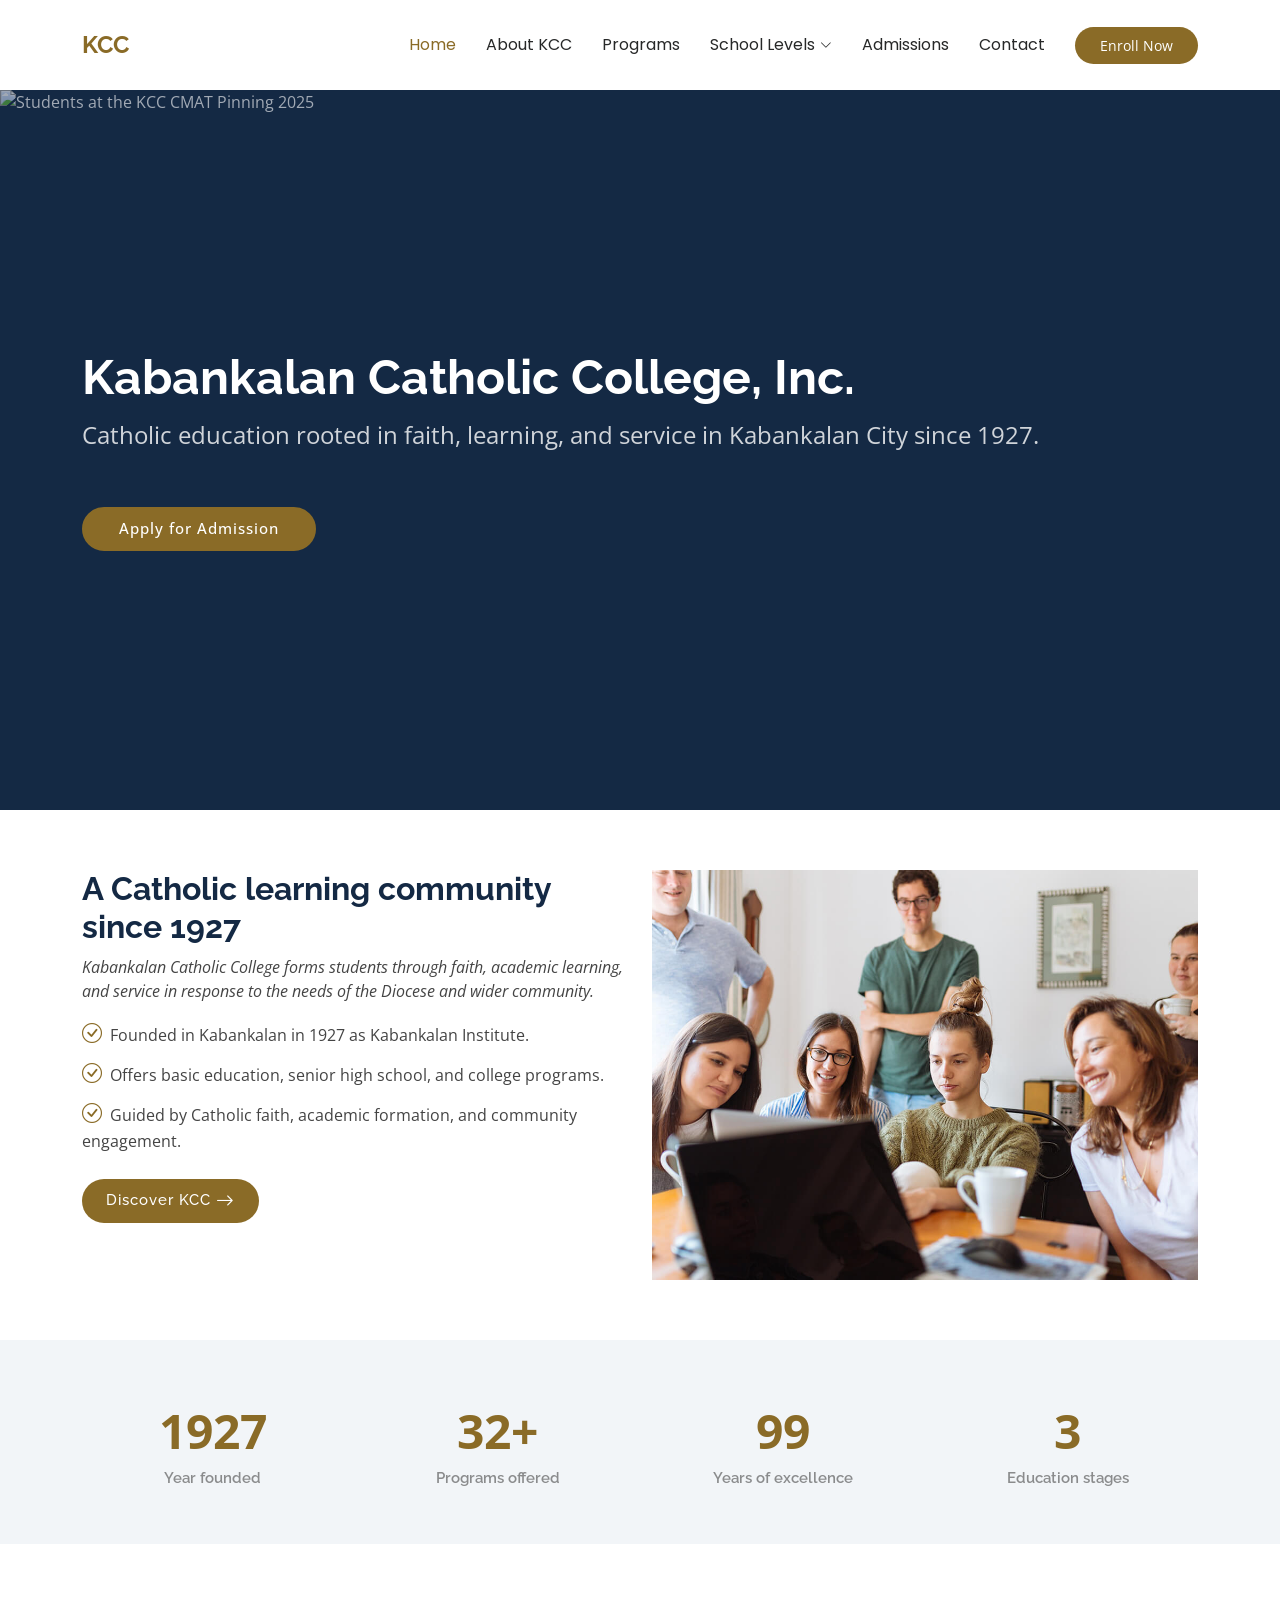
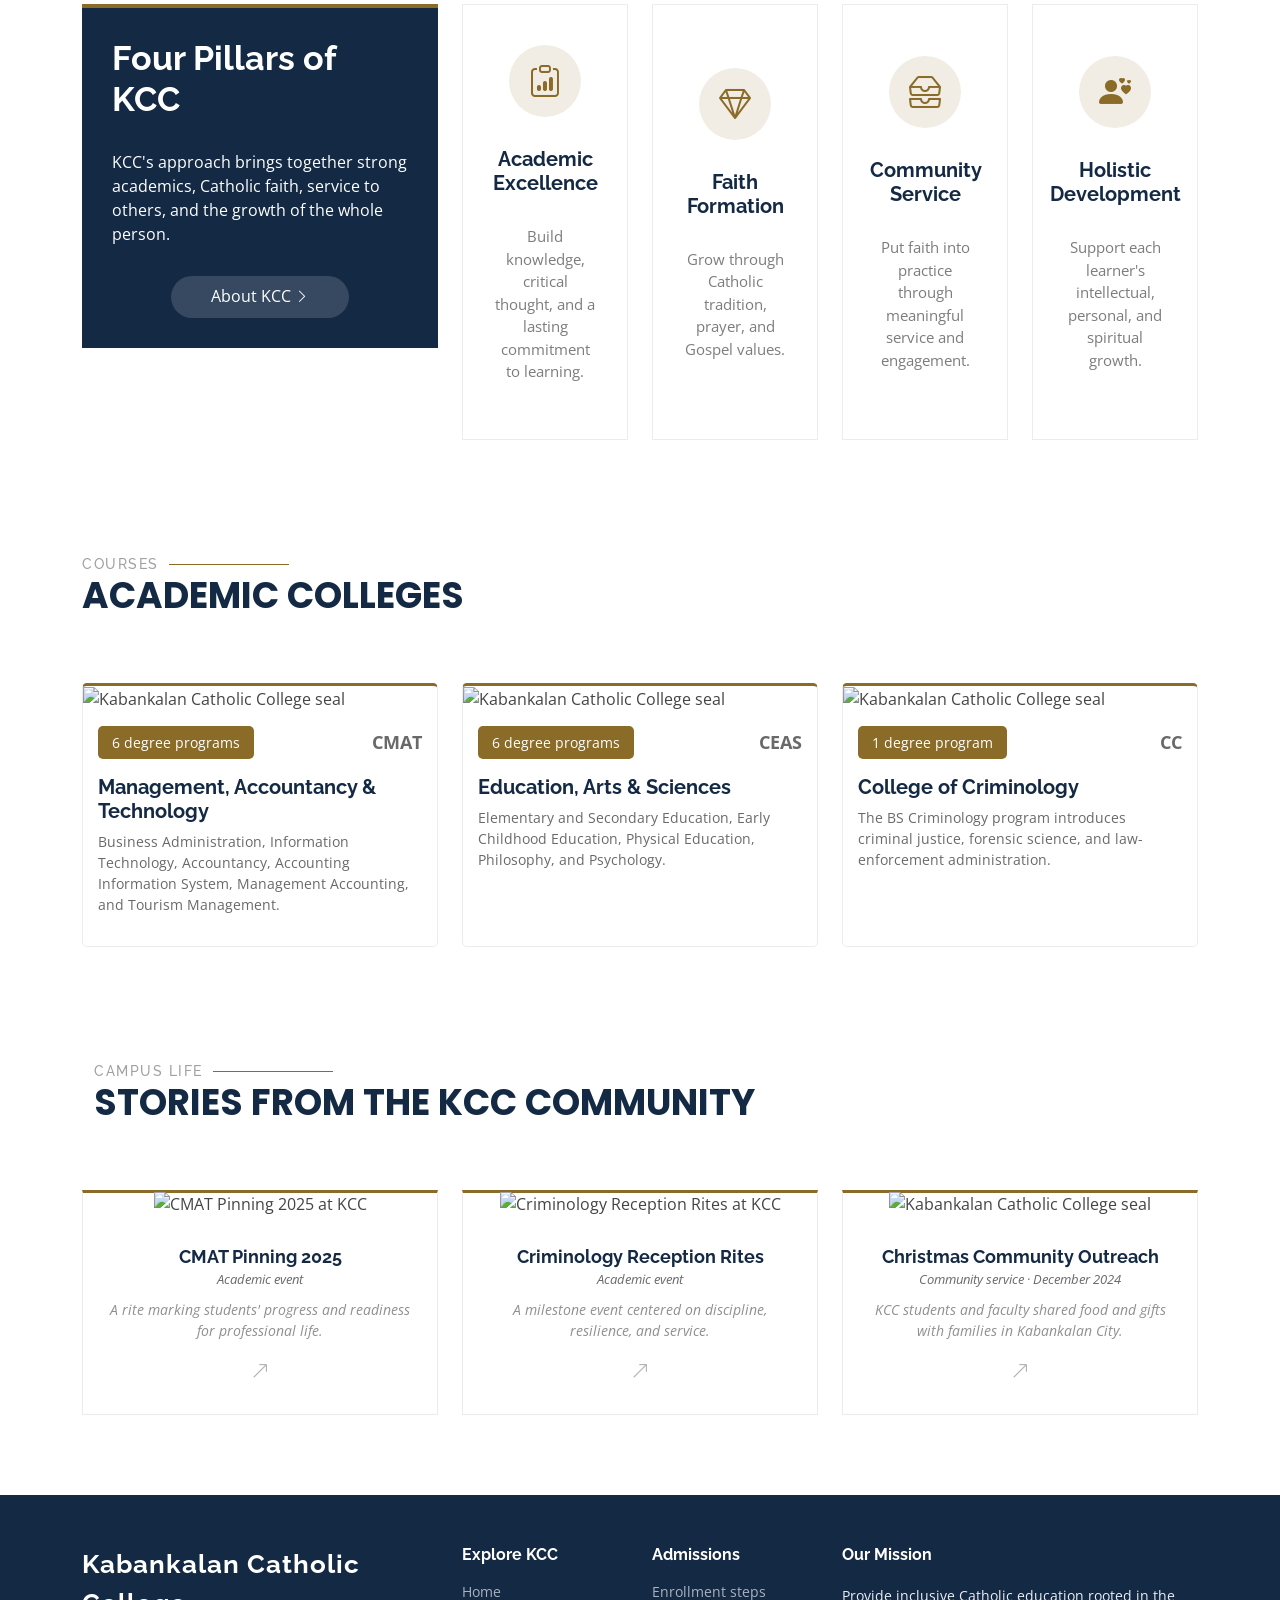
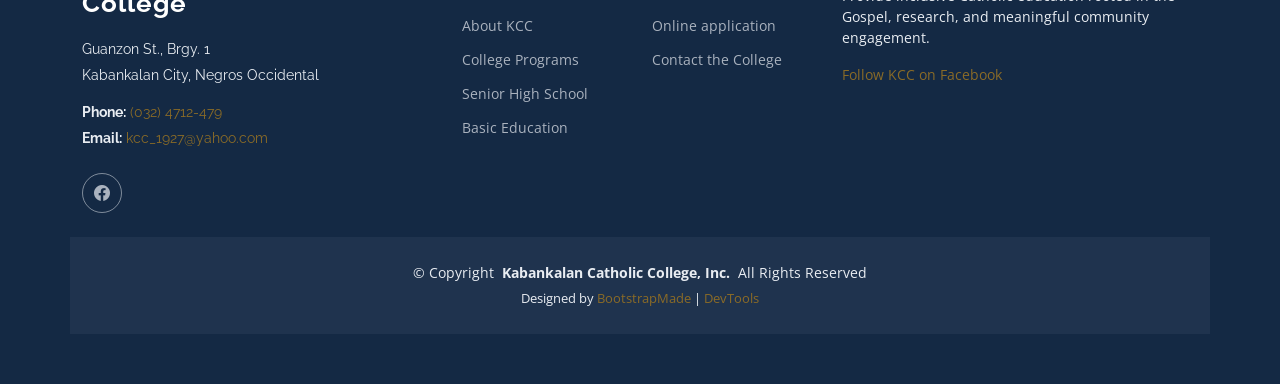
==== commit 310a9c98: "delete of cards" ====
--- a/index.html
+++ b/index.html
@@ -218,103 +218,6 @@
 
     </section><!-- /Why Us Section -->
 
-    <!-- Features Section -->
-    <section id="features" class="features section">
-
-      <div class="container">
-
-        <div class="row gy-4">
-
-          <div class="col-lg-3 col-md-4" data-aos="fade-up" data-aos-delay="100">
-            <div class="features-item">
-              <i class="bi bi-eye" style="color: #ffbb2c;"></i>
-              <h3><a href="https://kcc.edu.ph/about" class="stretched-link">Kindness</a></h3>
-            </div>
-          </div><!-- End Feature Item -->
-
-          <div class="col-lg-3 col-md-4" data-aos="fade-up" data-aos-delay="200">
-            <div class="features-item">
-              <i class="bi bi-infinity" style="color: #5578ff;"></i>
-              <h3><a href="https://kcc.edu.ph/about" class="stretched-link">Christ-Centeredness</a></h3>
-            </div>
-          </div><!-- End Feature Item -->
-
-          <div class="col-lg-3 col-md-4" data-aos="fade-up" data-aos-delay="300">
-            <div class="features-item">
-              <i class="bi bi-mortarboard" style="color: #e80368;"></i>
-              <h3><a href="https://kcc.edu.ph/about" class="stretched-link">Creativity</a></h3>
-            </div>
-          </div><!-- End Feature Item -->
-
-          <div class="col-lg-3 col-md-4" data-aos="fade-up" data-aos-delay="400">
-            <div class="features-item">
-              <i class="bi bi-nut" style="color: #e361ff;"></i>
-              <h3><a href="https://kcc.edu.ph/about" class="stretched-link">Integrity</a></h3>
-            </div>
-          </div><!-- End Feature Item -->
-
-          <div class="col-lg-3 col-md-4" data-aos="fade-up" data-aos-delay="500">
-            <div class="features-item">
-              <i class="bi bi-shuffle" style="color: #47aeff;"></i>
-              <h3><a href="https://kcc.edu.ph/about" class="stretched-link">Accountability</a></h3>
-            </div>
-          </div><!-- End Feature Item -->
-
-          <div class="col-lg-3 col-md-4" data-aos="fade-up" data-aos-delay="600">
-            <div class="features-item">
-              <i class="bi bi-star" style="color: #ffa76e;"></i>
-              <h3><a href="https://kcc.edu.ph/about" class="stretched-link">Nurturing</a></h3>
-            </div>
-          </div><!-- End Feature Item -->
-
-          <div class="col-lg-3 col-md-4" data-aos="fade-up" data-aos-delay="700">
-            <div class="features-item">
-              <i class="bi bi-x-diamond" style="color: #11dbcf;"></i>
-              <h3><a href="https://kcc.edu.ph/about" class="stretched-link">Synodality</a></h3>
-            </div>
-          </div><!-- End Feature Item -->
-
-          <div class="col-lg-3 col-md-4" data-aos="fade-up" data-aos-delay="800">
-            <div class="features-item">
-              <i class="bi bi-camera-video" style="color: #4233ff;"></i>
-              <h3><a href="https://kcc.edu.ph/basic-education" class="stretched-link">Basic Education</a></h3>
-            </div>
-          </div><!-- End Feature Item -->
-
-          <div class="col-lg-3 col-md-4" data-aos="fade-up" data-aos-delay="900">
-            <div class="features-item">
-              <i class="bi bi-command" style="color: #b2904f;"></i>
-              <h3><a href="https://kcc.edu.ph/senior-high" class="stretched-link">Senior High School</a></h3>
-            </div>
-          </div><!-- End Feature Item -->
-
-          <div class="col-lg-3 col-md-4" data-aos="fade-up" data-aos-delay="1000">
-            <div class="features-item">
-              <i class="bi bi-dribbble" style="color: #b20969;"></i>
-              <h3><a href="https://kcc.edu.ph/programs" class="stretched-link">College Programs</a></h3>
-            </div>
-          </div><!-- End Feature Item -->
-
-          <div class="col-lg-3 col-md-4" data-aos="fade-up" data-aos-delay="1100">
-            <div class="features-item">
-              <i class="bi bi-activity" style="color: #ff5828;"></i>
-              <h3><a href="https://kcc.edu.ph/about" class="stretched-link">Community Service</a></h3>
-            </div>
-          </div><!-- End Feature Item -->
-
-          <div class="col-lg-3 col-md-4" data-aos="fade-up" data-aos-delay="1200">
-            <div class="features-item">
-              <i class="bi bi-brightness-high" style="color: #29cc61;"></i>
-              <h3><a href="https://kcc.edu.ph/about" class="stretched-link">Teach Ye All Nations</a></h3>
-            </div>
-          </div><!-- End Feature Item -->
-
-        </div>
-
-      </div>
-
-    </section><!-- /Features Section -->
-
     <!-- Courses Section -->
     <section id="courses" class="courses section">
 
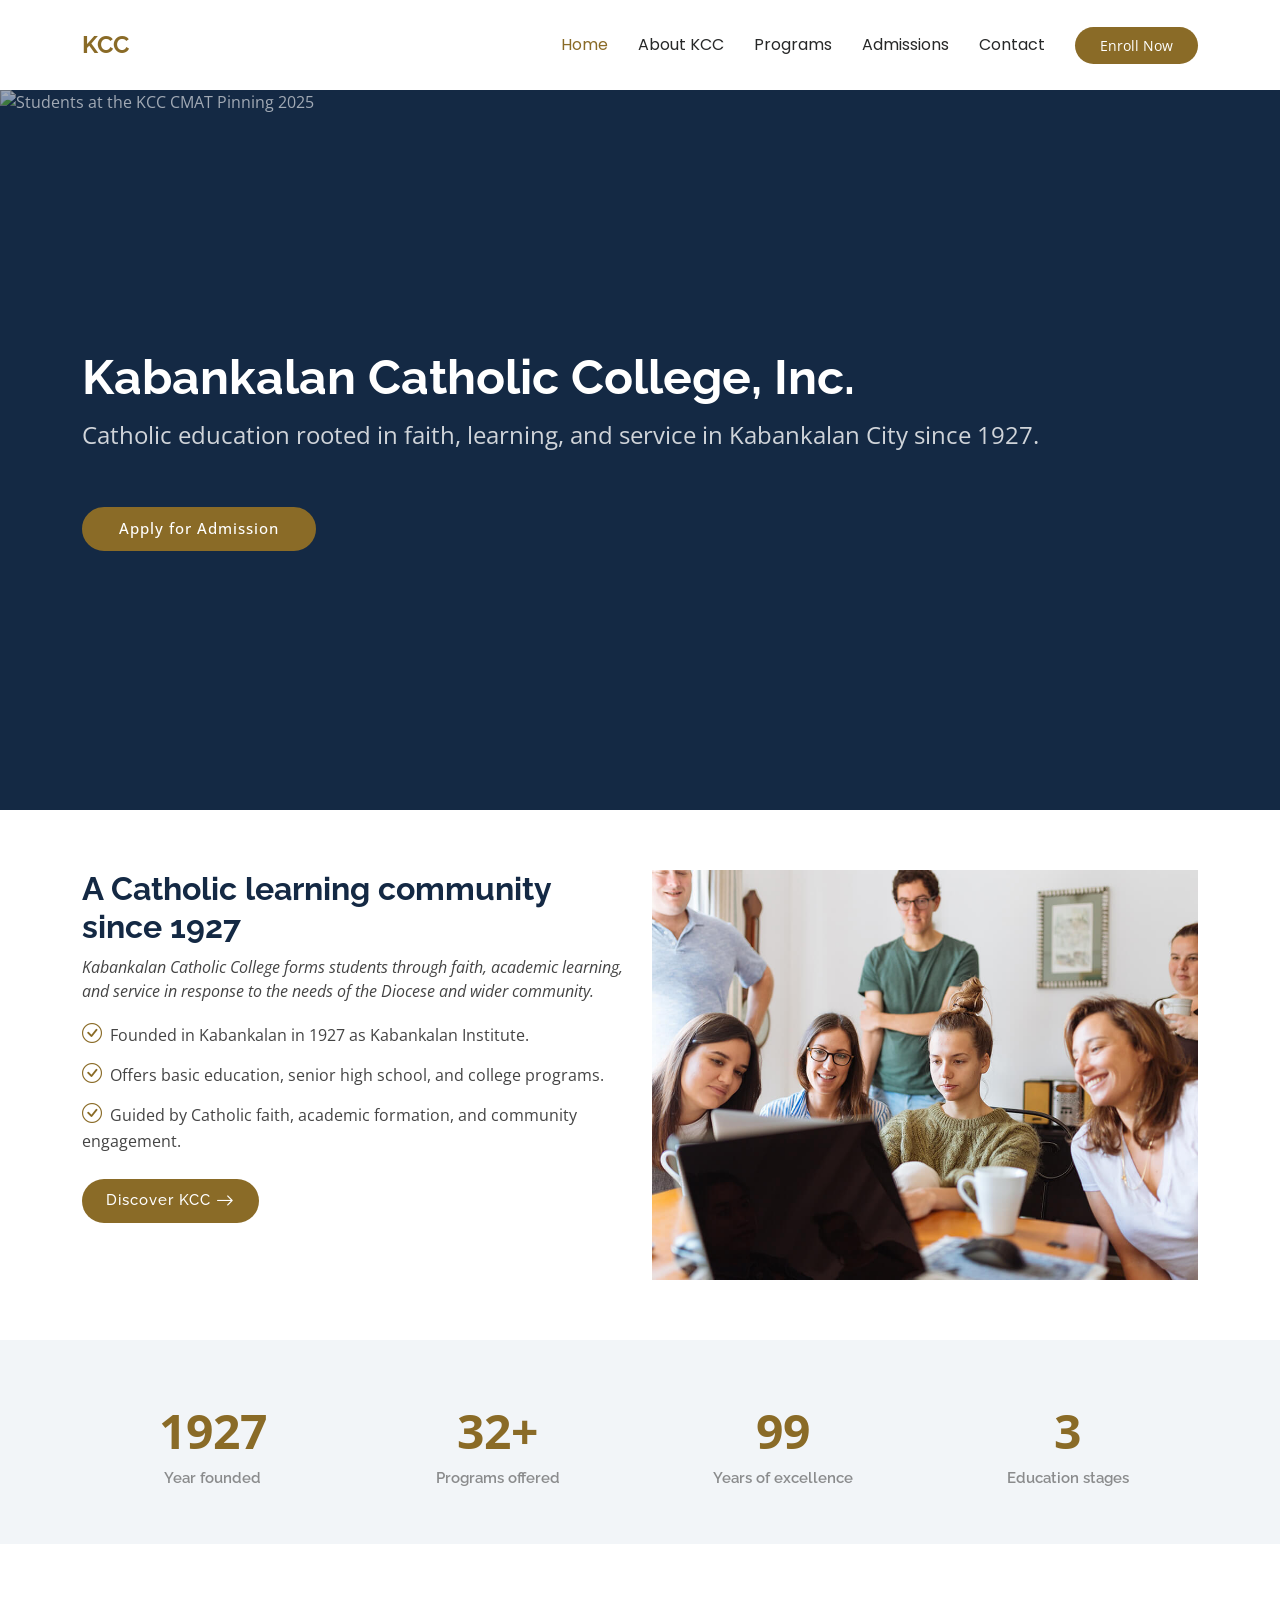
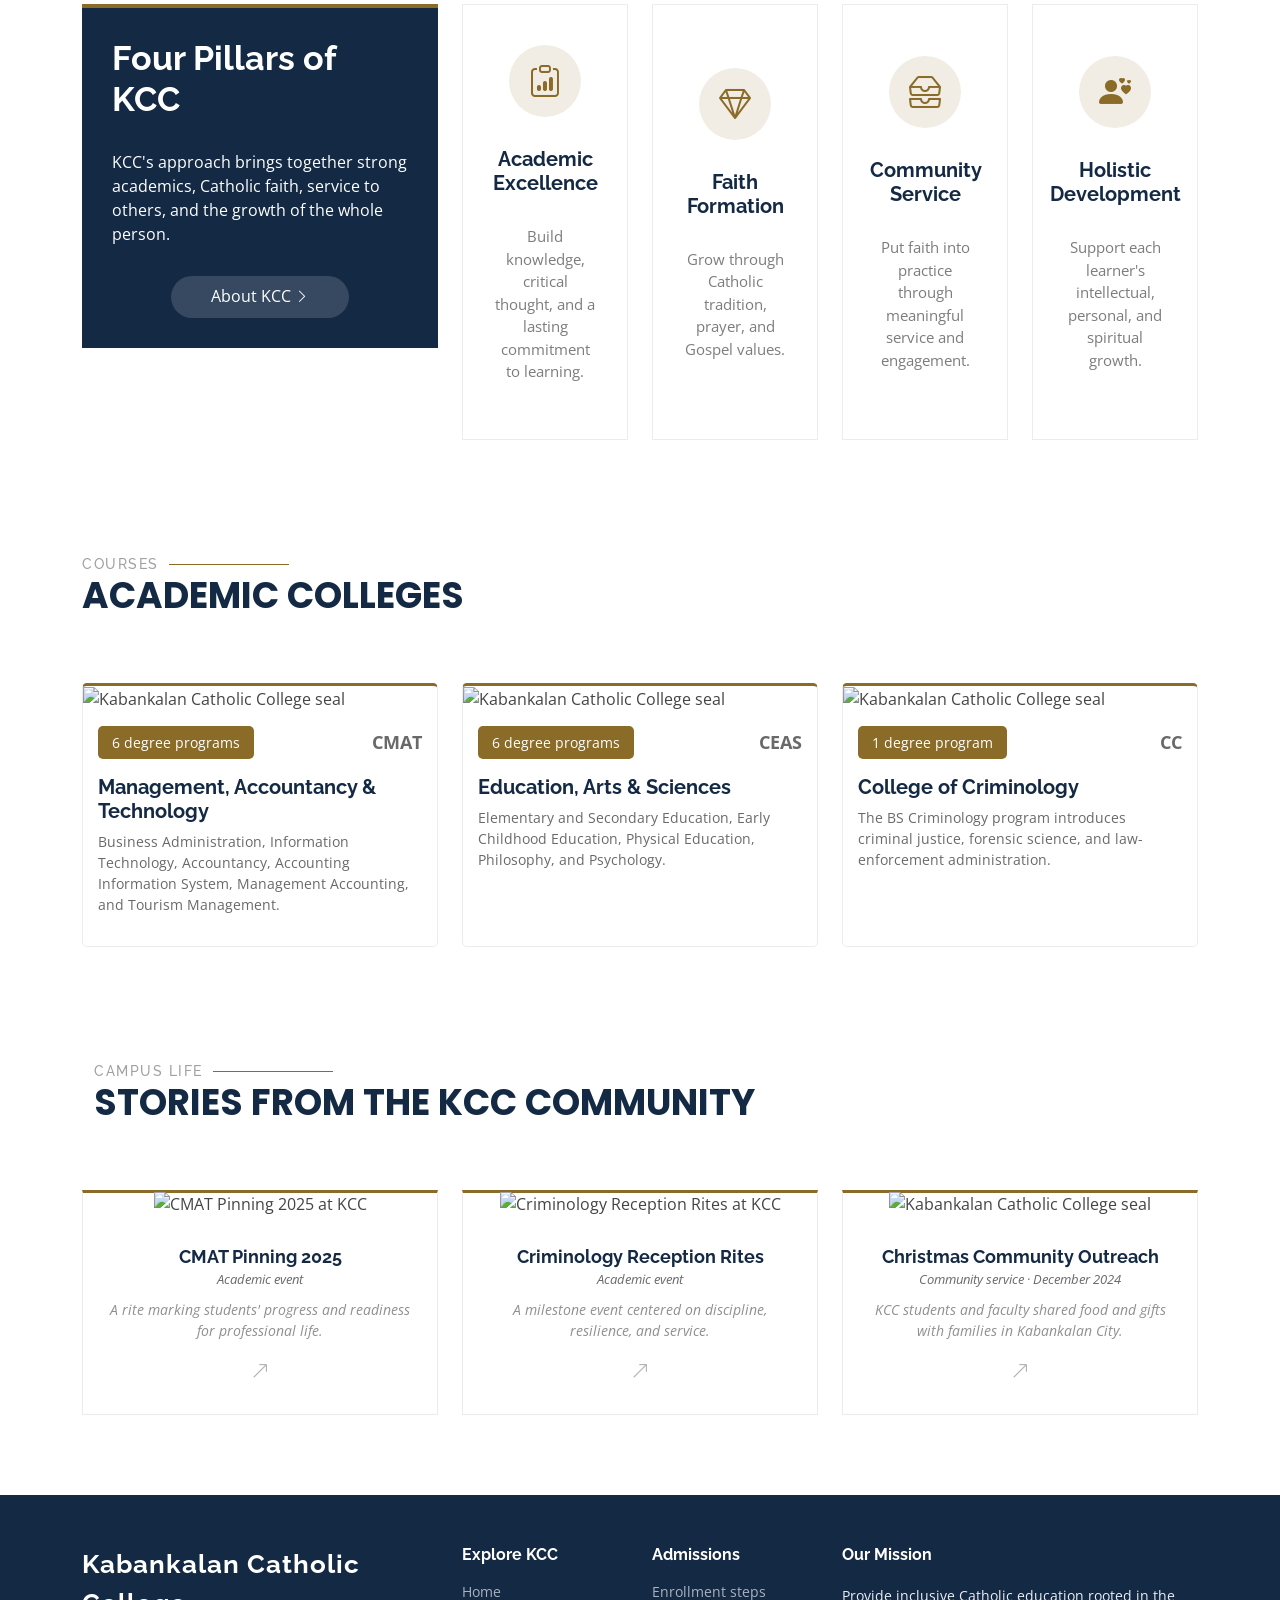
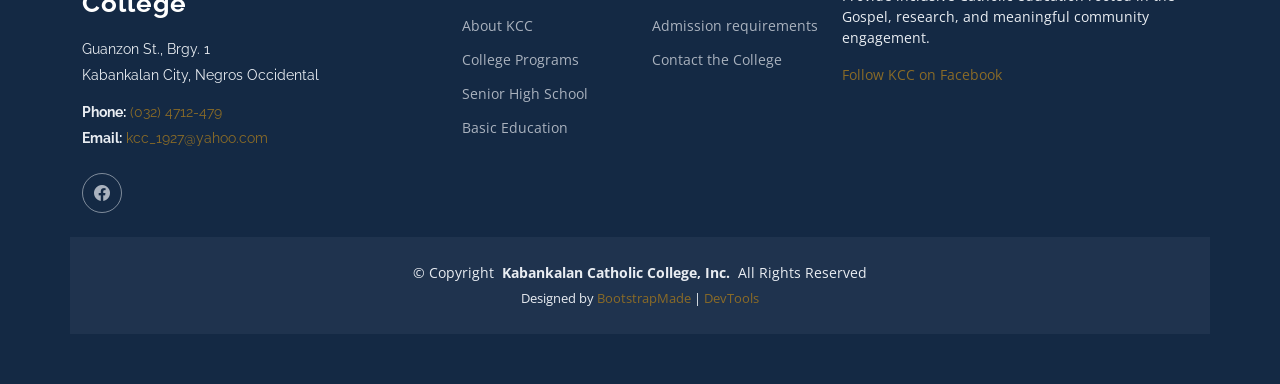
==== commit b5641ced: "modification" ====
--- a/index.html
+++ b/index.html
@@ -50,19 +50,13 @@
           <li><a href="index.html" class="active">Home</a></li>
           <li><a href="about.html">About KCC</a></li>
           <li><a href="courses.html">Programs</a></li>
-          <li class="dropdown"><a href="#"><span>School Levels</span> <i class="bi bi-chevron-down toggle-dropdown"></i></a>
-            <ul>
-              <li><a href="https://kcc.edu.ph/senior-high">Senior High School</a></li>
-              <li><a href="https://kcc.edu.ph/basic-education">Basic Education</a></li>
-            </ul>
-          </li>
-          <li><a href="https://kcc.edu.ph/admissions">Admissions</a></li>
+          <li><a href="admissions.html">Admissions</a></li>
           <li><a href="contact.html">Contact</a></li>
         </ul>
         <i class="mobile-nav-toggle d-xl-none bi bi-list"></i>
       </nav>
 
-      <a class="btn-getstarted" href="https://kcc.wela.ph/">Enroll Now</a>
+      <a class="btn-getstarted" href="admissions.html">Enroll Now</a>
 
     </div>
   </header>
@@ -78,7 +72,7 @@
         <h2 data-aos="fade-up" data-aos-delay="100">Kabankalan Catholic College, Inc.</h2>
         <p data-aos="fade-up" data-aos-delay="200">Catholic education rooted in faith, learning, and service in Kabankalan City since 1927.</p>
         <div class="d-flex mt-4" data-aos="fade-up" data-aos-delay="300">
-          <a href="https://kcc.wela.ph/" class="btn-get-started">Apply for Admission</a>
+          <a href="admissions.html" class="btn-get-started">Apply for Admission</a>
         </div>
       </div>
 
@@ -383,8 +377,8 @@
         <div class="col-lg-2 col-md-3 footer-links">
           <h4>Admissions</h4>
           <ul>
-            <li><a href="https://kcc.edu.ph/admissions">Enrollment steps</a></li>
-            <li><a href="https://kcc.wela.ph/">Online application</a></li>
+            <li><a href="admissions.html">Enrollment steps</a></li>
+            <li><a href="admissions.html">Admission requirements</a></li>
             <li><a href="contact.html">Contact the College</a></li>
           </ul>
         </div>
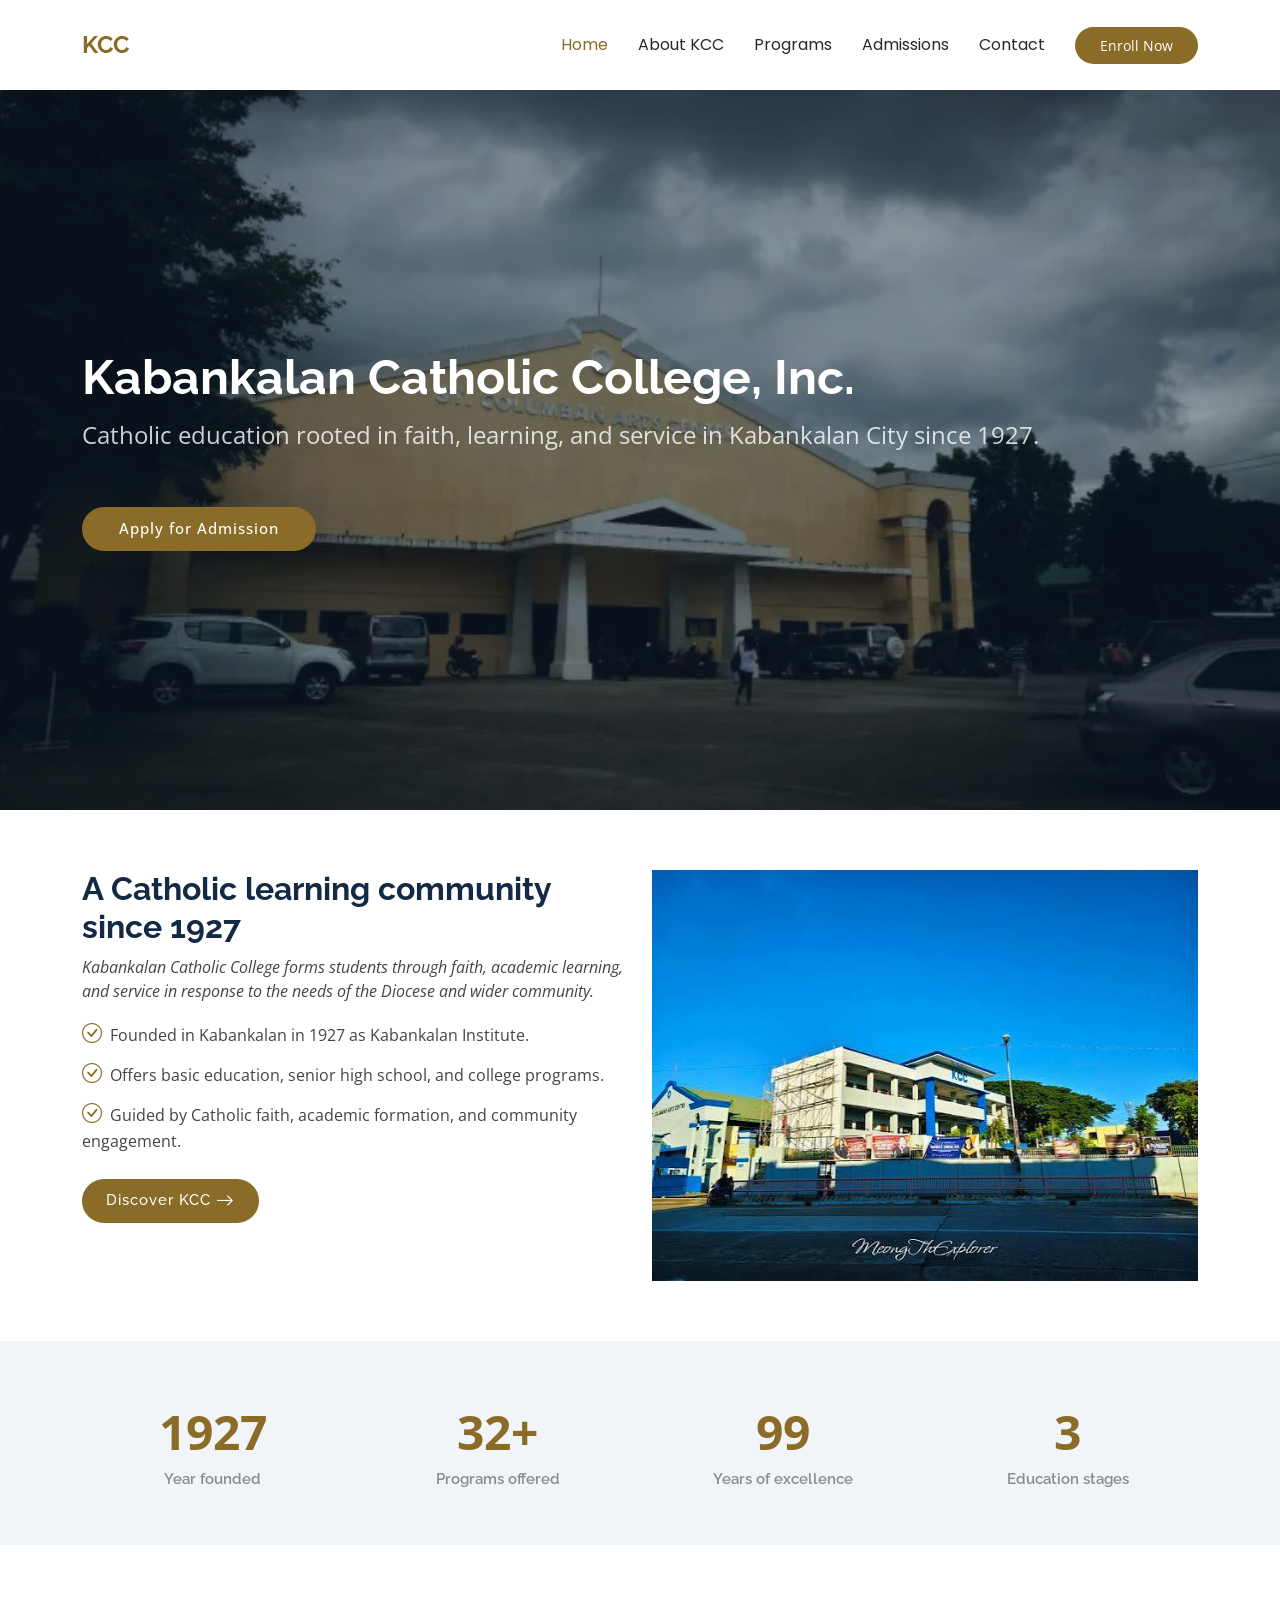
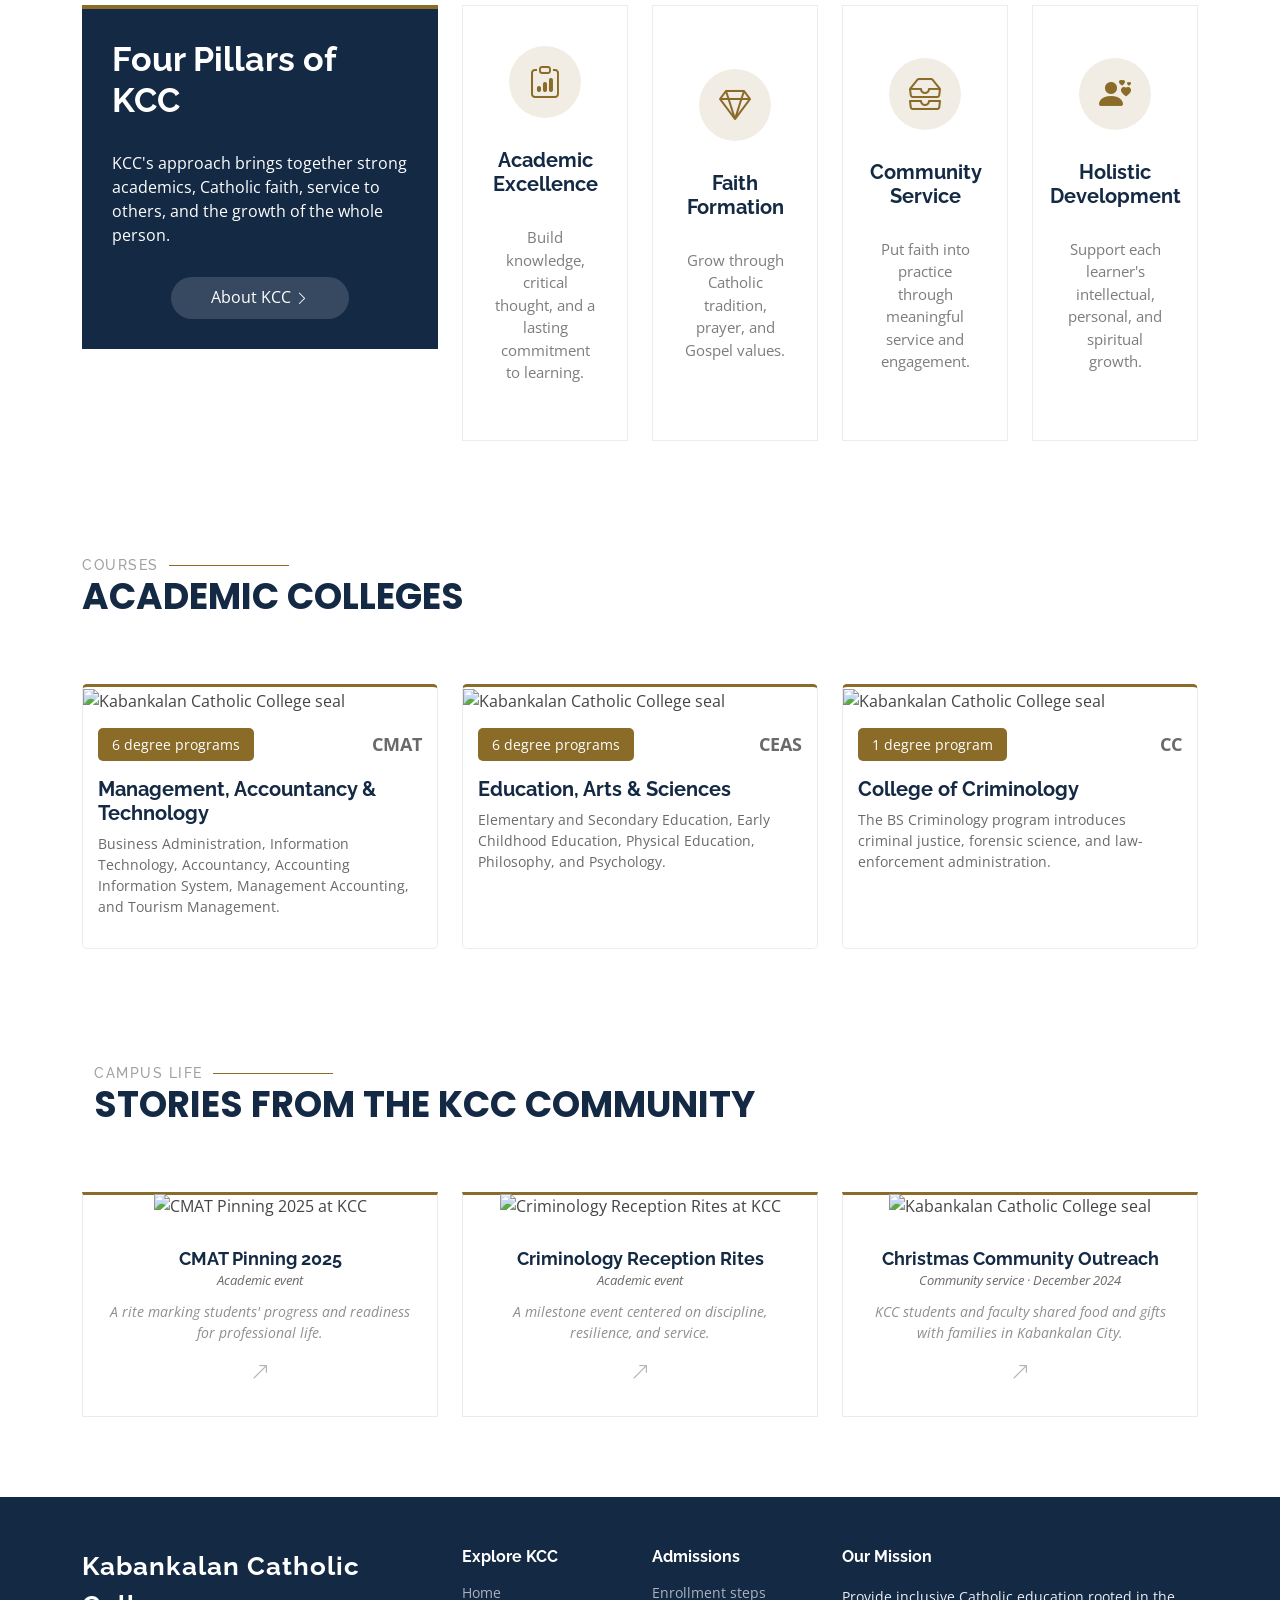
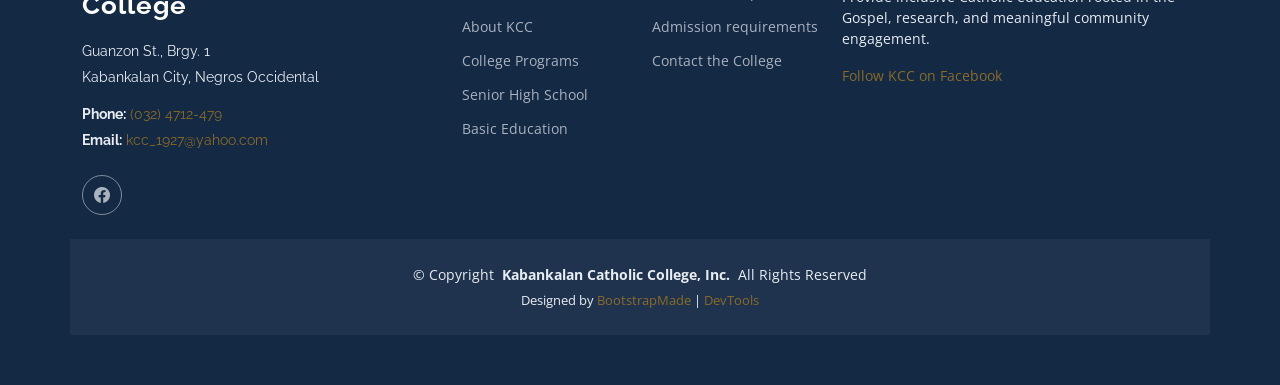
==== commit 8a10c2dc: "final" ====
--- a/index.html
+++ b/index.html
@@ -66,7 +66,7 @@
     <!-- Hero Section -->
     <section id="hero" class="hero section dark-background">
 
-      <img src="https://kcc.edu.ph/images/gallery/academic-events/cmat-pinning-2025/536273338_122180075312372251_4772766521732338321_n.webp" alt="Students at the KCC CMAT Pinning 2025" data-aos="fade-in">
+      <img src="assets/img/kcc.png" alt="Students at the KCC CMAT Pinning 2025" data-aos="fade-in">
 
       <div class="container">
         <h2 data-aos="fade-up" data-aos-delay="100">Kabankalan Catholic College, Inc.</h2>
@@ -86,7 +86,7 @@
         <div class="row gy-4">
 
           <div class="col-lg-6 order-1 order-lg-2" data-aos="fade-up" data-aos-delay="100">
-            <img src="assets/img/about.jpg" class="img-fluid" alt="">
+            <img src="assets/img/image.png" class="img-fluid" alt="">
           </div>
 
           <div class="col-lg-6 order-2 order-lg-1 content" data-aos="fade-up" data-aos-delay="200">
--- a/assets/css/main.css
+++ b/assets/css/main.css
@@ -1178,6 +1178,85 @@
   border-radius: 5px;
 }
 
+.courses .department-grid {
+  margin-bottom: 48px;
+}
+
+.courses .department-card {
+  width: 100%;
+  min-height: 210px;
+  padding: 26px;
+  display: flex;
+  flex-direction: column;
+  justify-content: space-between;
+  background: var(--brand-navy);
+  color: #ffffff;
+  border-top: 4px solid var(--brand-gold-bright);
+}
+
+.courses .department-card h2 {
+  margin: 20px 0;
+  color: #ffffff;
+  font-size: 22px;
+  font-weight: 700;
+}
+
+.courses .department-card p {
+  margin: 0;
+}
+
+.courses .department-card .department-count {
+  color: var(--brand-gold-bright);
+  font-size: 13px;
+  font-weight: 700;
+  text-transform: uppercase;
+}
+
+.courses .program-grid-title {
+  margin: 0 0 24px;
+  font-size: 28px;
+}
+
+.courses .program-card {
+  width: 100%;
+  min-height: 280px;
+  height: 100%;
+  padding: 24px;
+  background: var(--surface-color);
+  border: 1px solid color-mix(in srgb, var(--default-color), transparent 88%);
+  border-top: 3px solid var(--brand-gold);
+  border-radius: 4px;
+}
+
+.courses .program-icon {
+  display: inline-flex;
+  align-items: center;
+  justify-content: center;
+  width: 44px;
+  height: 44px;
+  margin-bottom: 18px;
+  color: var(--brand-gold);
+  font-size: 28px;
+}
+
+.courses .program-card .program-department {
+  margin-bottom: 8px;
+  color: var(--brand-gold);
+  font-size: 12px;
+  font-weight: 700;
+  text-transform: uppercase;
+}
+
+.courses .program-card h3 {
+  margin-bottom: 12px;
+  color: var(--brand-navy);
+  font-size: 19px;
+}
+
+.courses .program-card p:last-child {
+  margin-bottom: 0;
+}
+
 .courses .course-content {
   padding: 15px;
 }
@@ -1215,6 +1294,19 @@
 .courses .course-content .description {
   font-size: 14px;
   color: color-mix(in srgb, var(--default-color), transparent 20%);
+}
+
+.courses .course-content .program-list {
+  list-style: none;
+  padding: 0;
+  margin: 0;
+  font-size: 14px;
+  color: color-mix(in srgb, var(--default-color), transparent 20%);
+}
+
+.courses .course-content .program-list li {
+  padding: 8px 0;
+  border-top: 1px solid color-mix(in srgb, var(--default-color), transparent 90%);
 }
 
 .courses .trainer {
